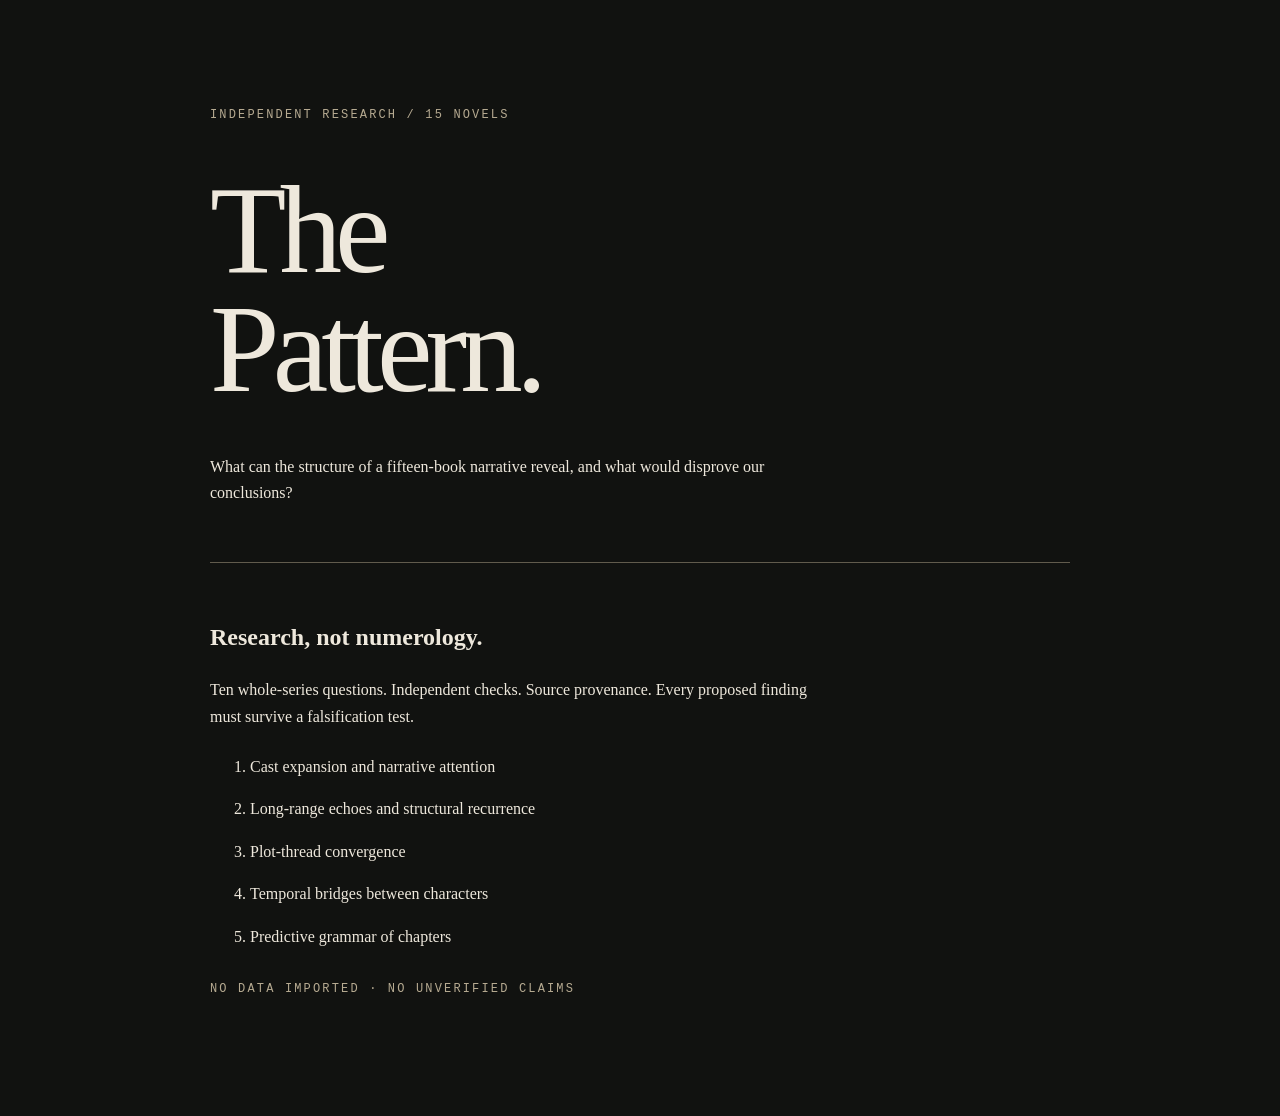
==== explorer/index.html @ e58303a7 "Add research scaffold, evidence contract, CI, and 10-question registry" ====
<!doctype html><html lang="en"><meta charset="utf-8"><meta name="viewport" content="width=device-width,initial-scale=1"><title>The Pattern Lab</title><style>body{margin:0;background:#111210;color:#eee8dc;font:16px/1.65 Georgia,serif}main{max-width:860px;padding:clamp(24px,8vw,100px);margin:auto}small{font:12px monospace;color:#b6aa91;letter-spacing:.18em}h1{font-size:clamp(55px,12vw,125px);font-weight:400;line-height:.95;letter-spacing:-.055em;margin:45px 0}p{max-width:610px}hr{border:0;border-top:1px solid #615b4d;margin:55px 0}a{color:#d6bd85}li{padding:8px 0}</style><main><small>INDEPENDENT RESEARCH / 15 NOVELS</small><h1>The<br>Pattern.</h1><p>What can the structure of a fifteen-book narrative reveal, and what would disprove our conclusions?</p><hr><h2>Research, not numerology.</h2><p>Ten whole-series questions. Independent checks. Source provenance. Every proposed finding must survive a falsification test.</p><ol><li>Cast expansion and narrative attention</li><li>Long-range echoes and structural recurrence</li><li>Plot-thread convergence</li><li>Temporal bridges between characters</li><li>Predictive grammar of chapters</li></ol><p><small>NO DATA IMPORTED · NO UNVERIFIED CLAIMS</small></p></main></html>
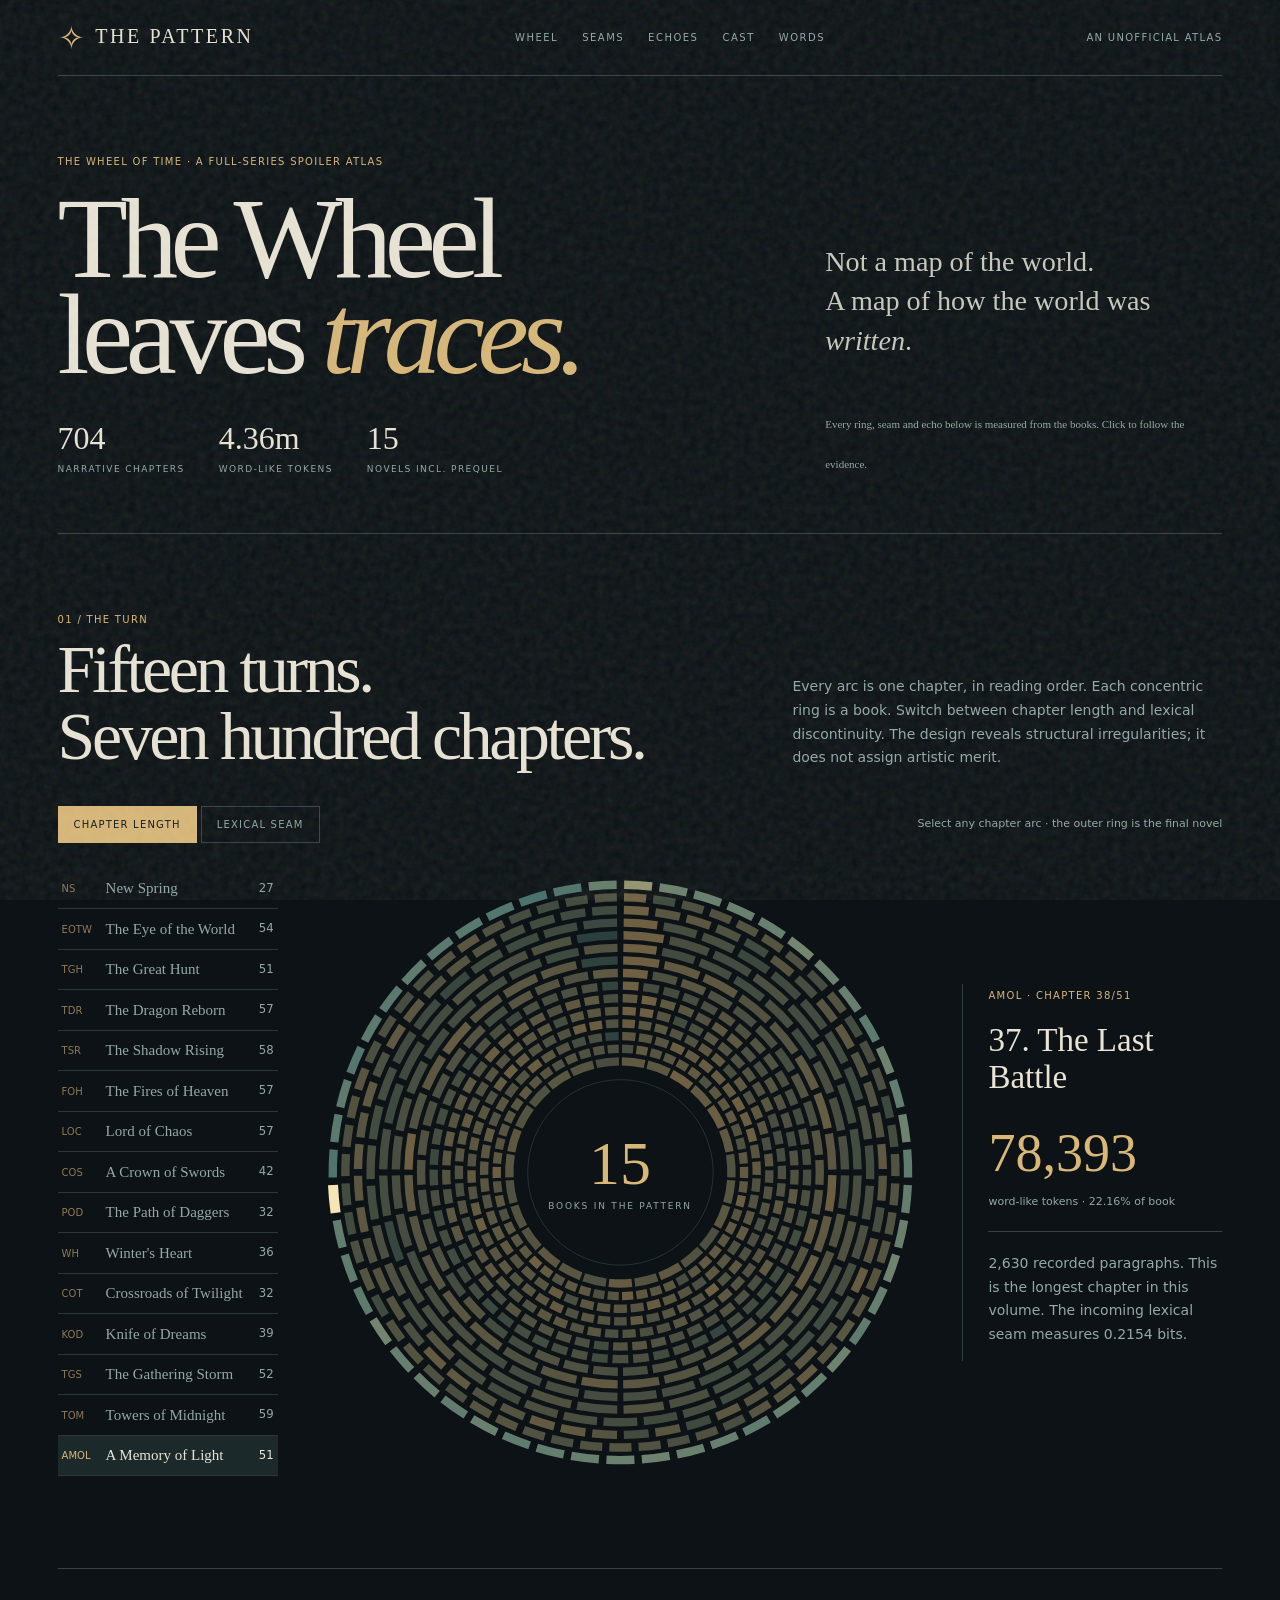
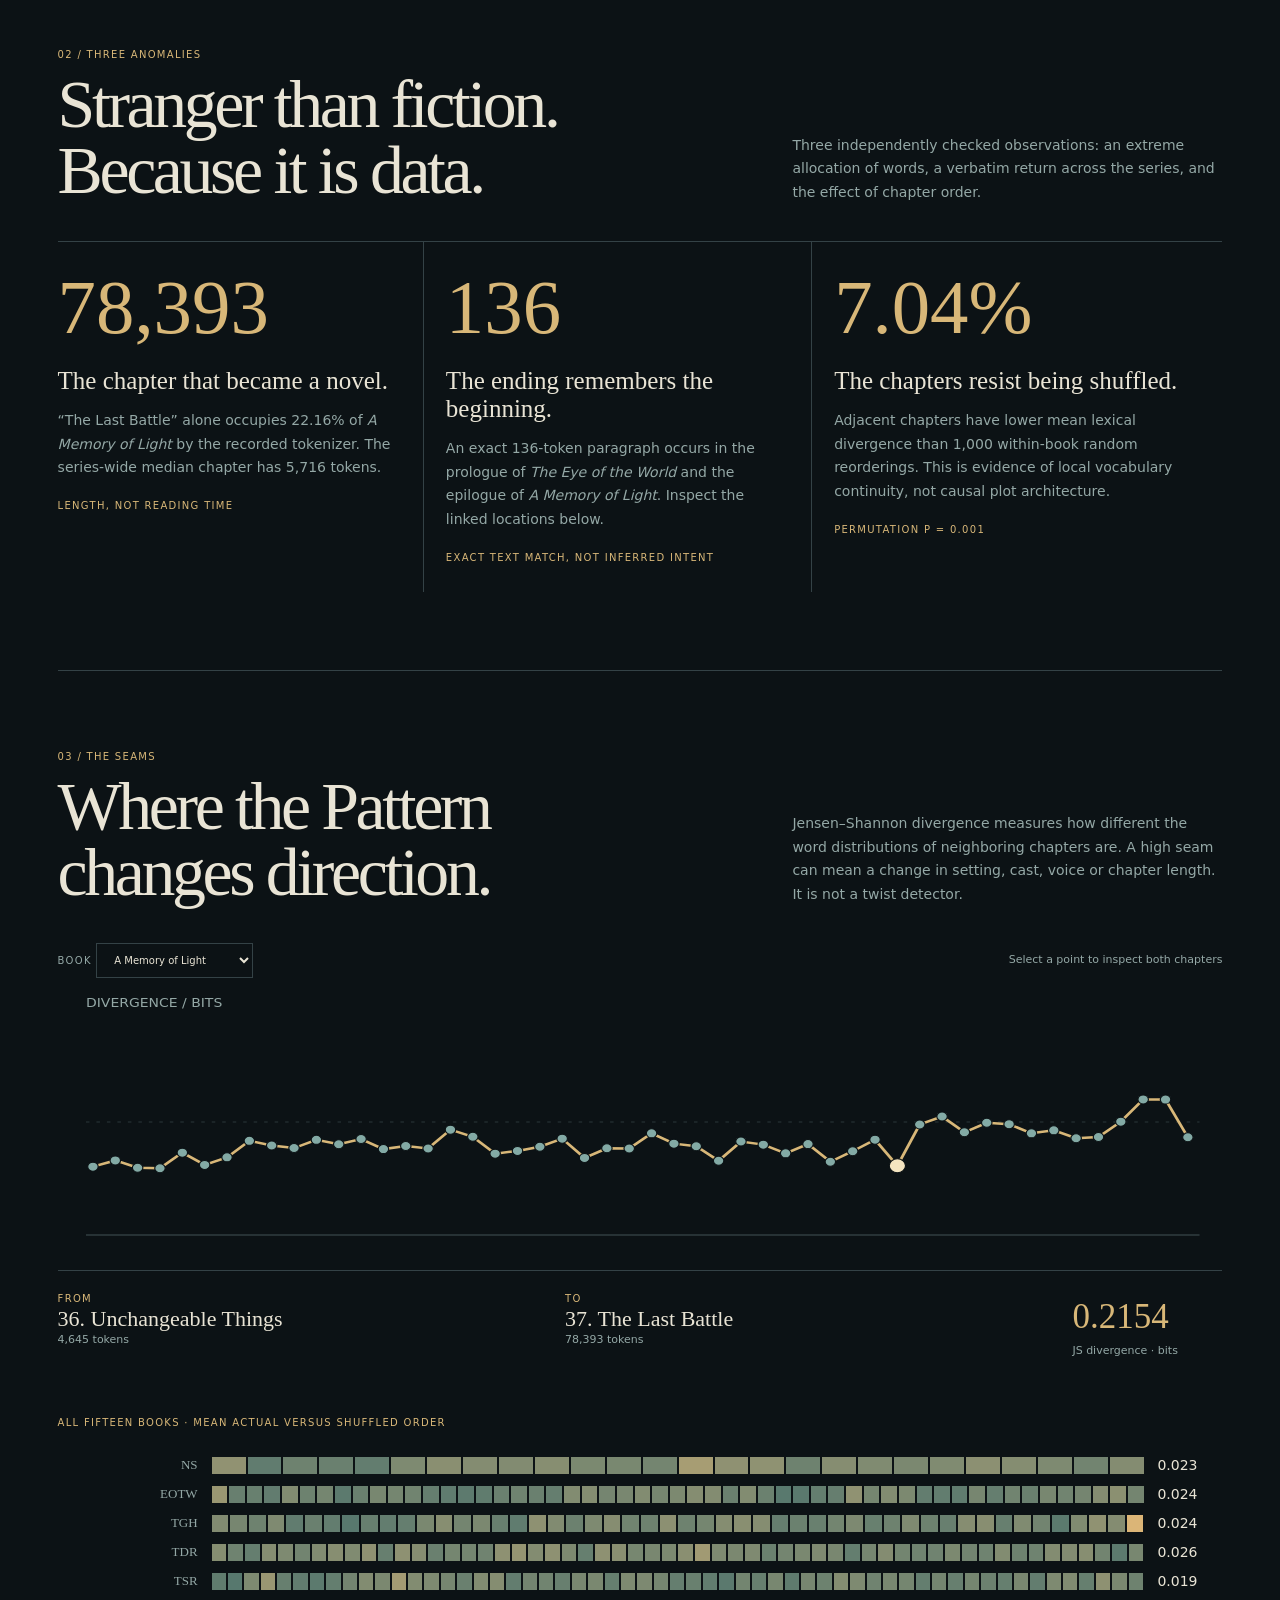
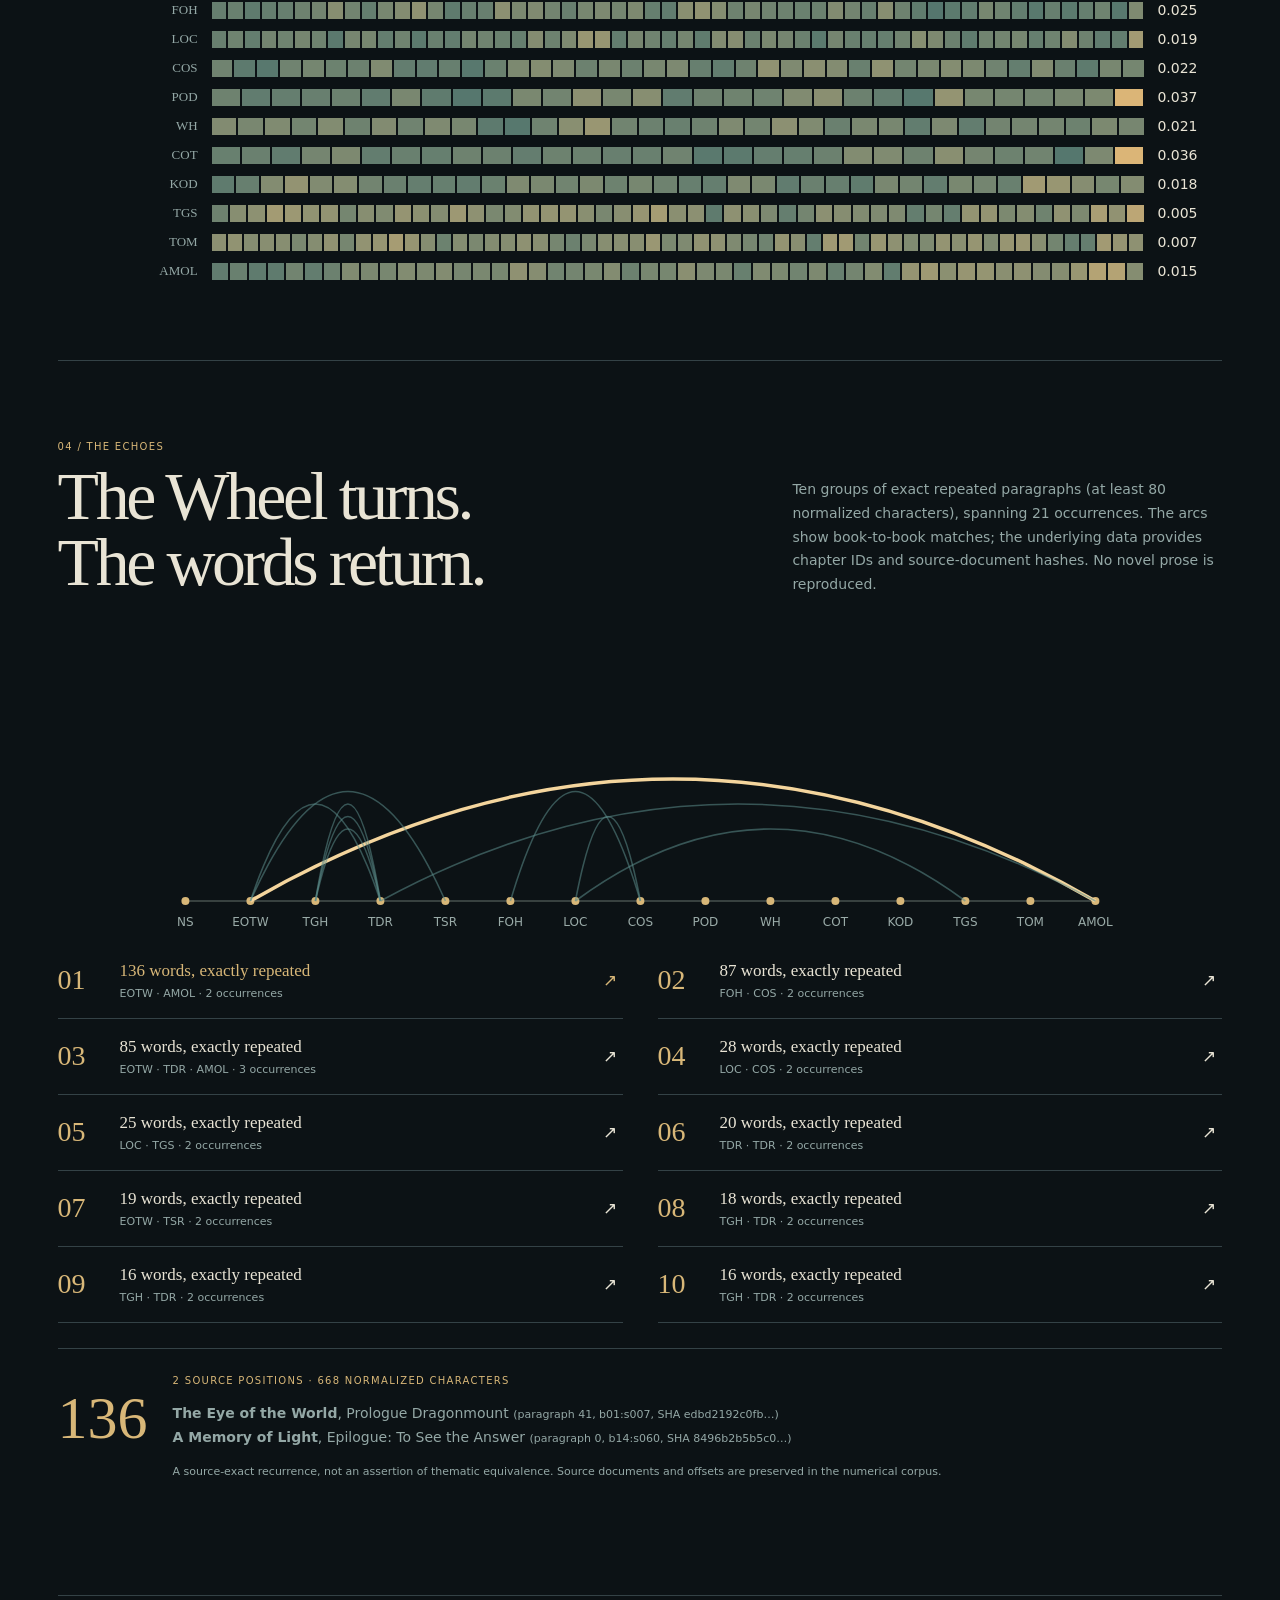
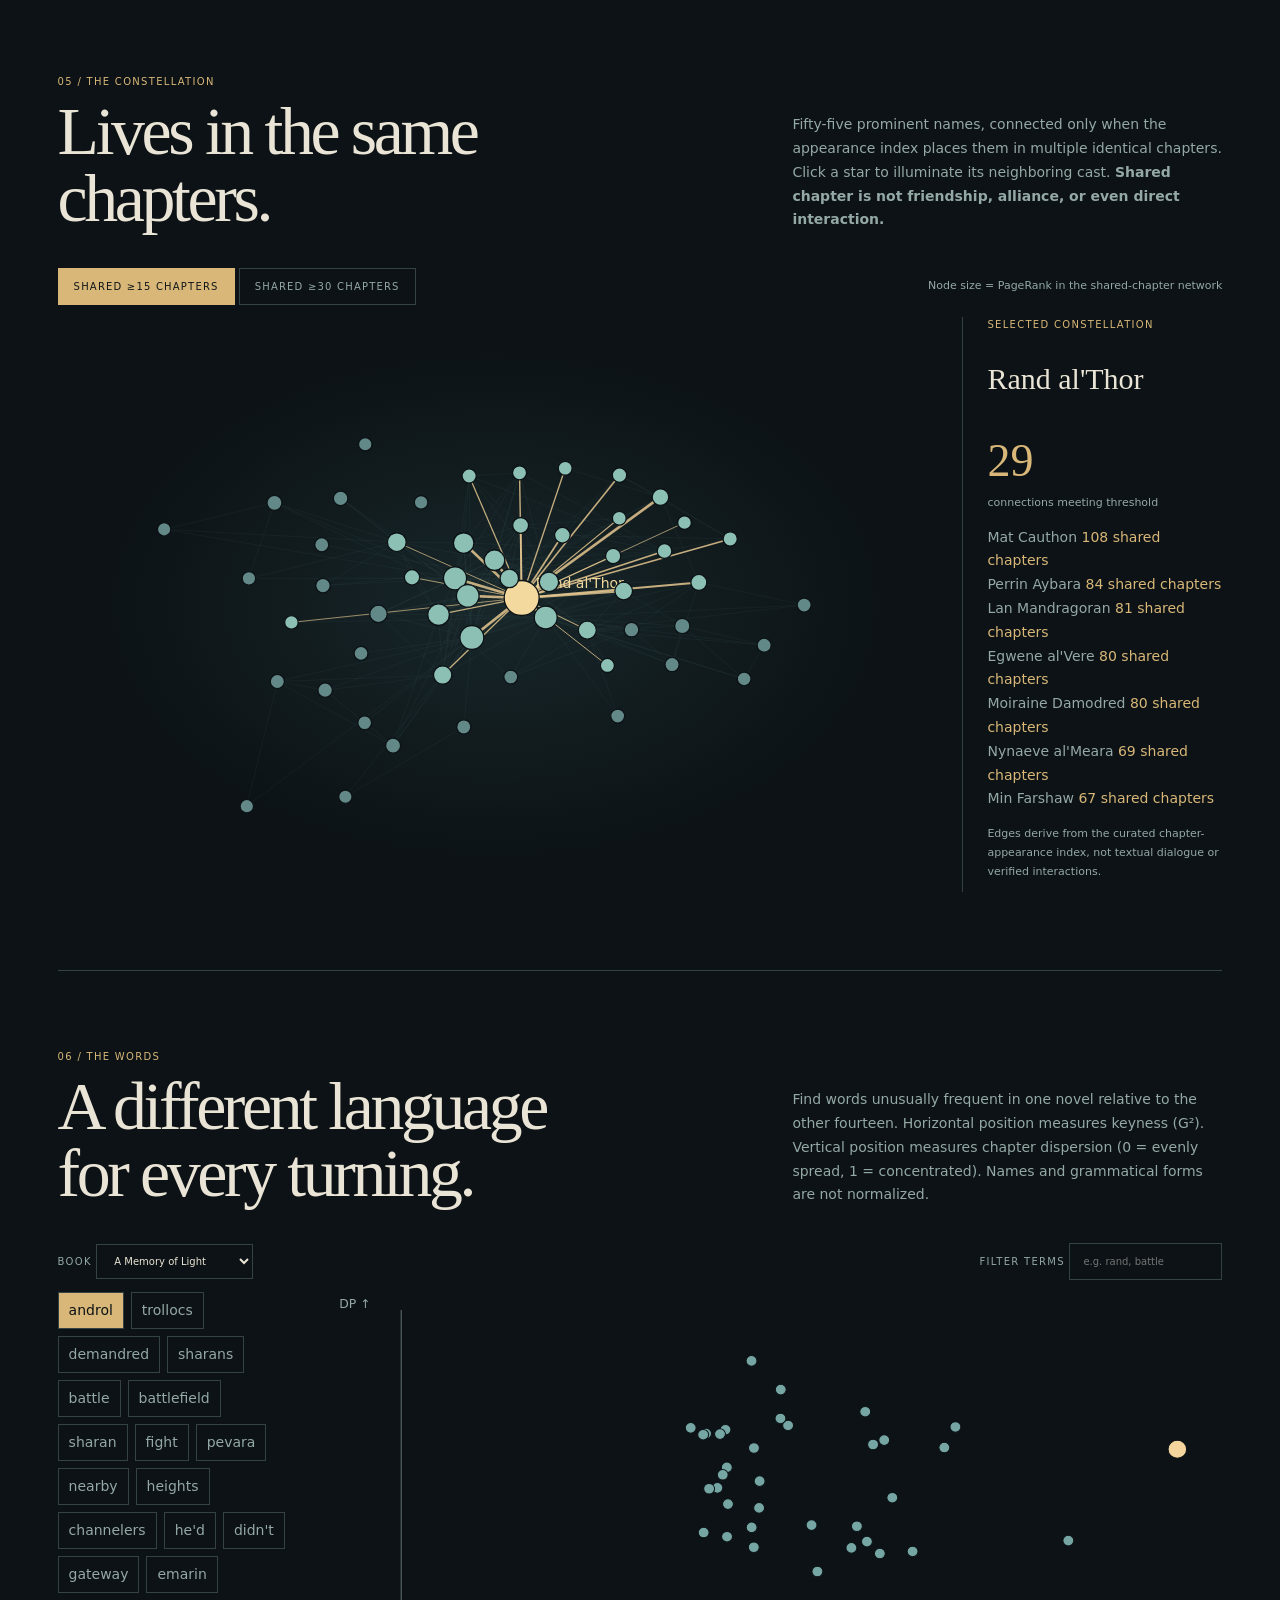
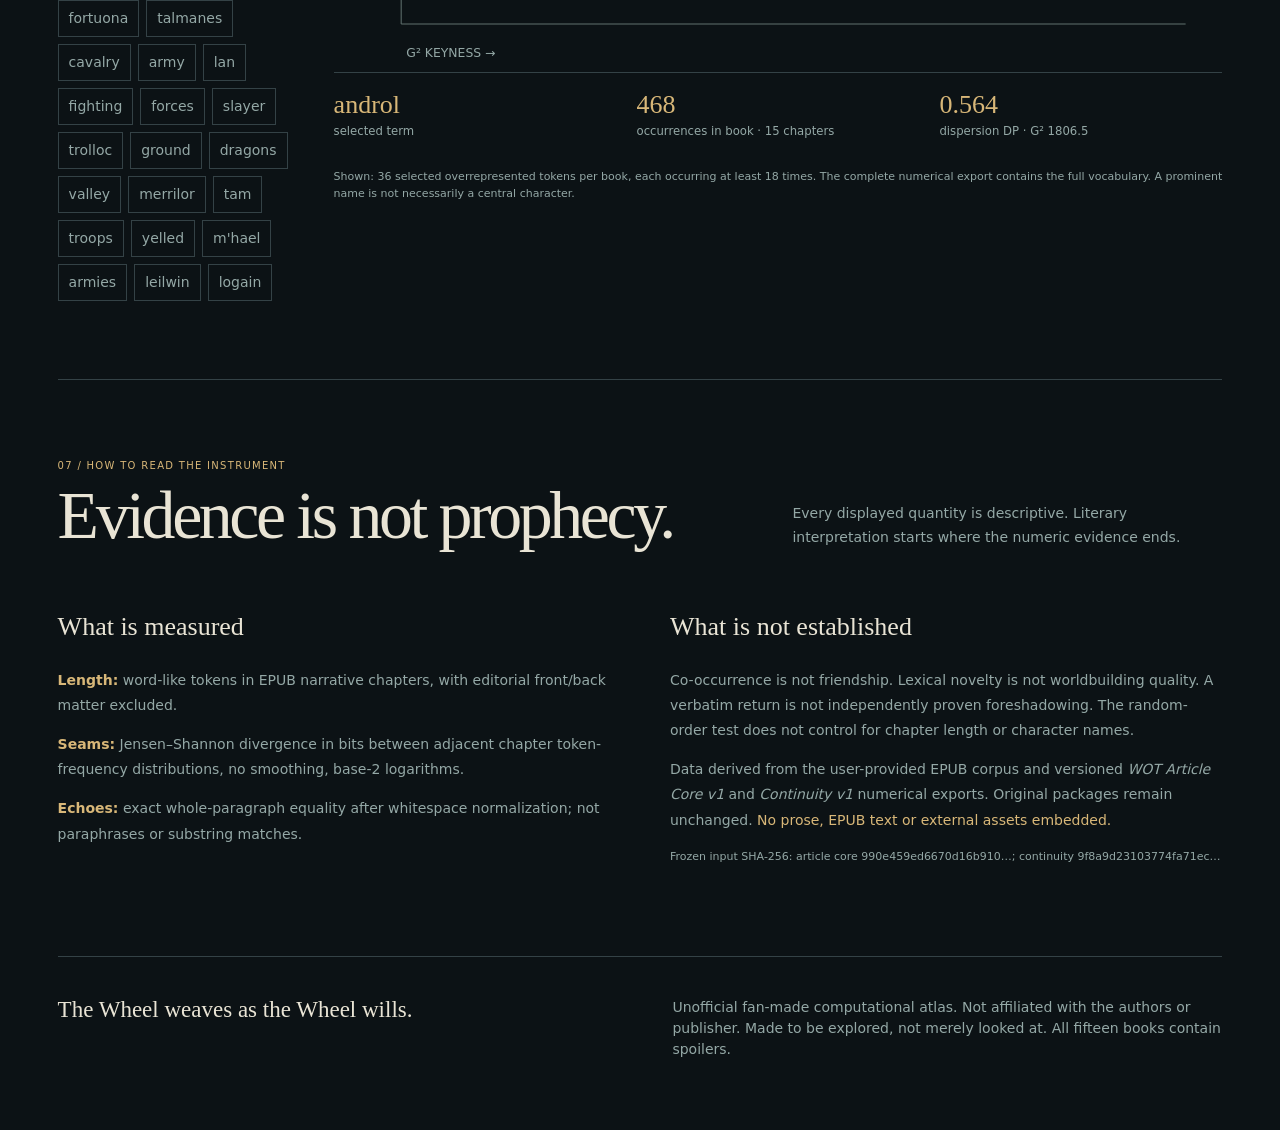
==== commit def5cb13: "Import offline fan-facing Pattern explorer with provenance notes" ====
--- a/explorer/index.html
+++ b/explorer/index.html
@@ -1 +1,50 @@
-<!doctype html><html lang="en"><meta charset="utf-8"><meta name="viewport" content="width=device-width,initial-scale=1"><title>The Pattern Lab</title><style>body{margin:0;background:#111210;color:#eee8dc;font:16px/1.65 Georgia,serif}main{max-width:860px;padding:clamp(24px,8vw,100px);margin:auto}small{font:12px monospace;color:#b6aa91;letter-spacing:.18em}h1{font-size:clamp(55px,12vw,125px);font-weight:400;line-height:.95;letter-spacing:-.055em;margin:45px 0}p{max-width:610px}hr{border:0;border-top:1px solid #615b4d;margin:55px 0}a{color:#d6bd85}li{padding:8px 0}</style><main><small>INDEPENDENT RESEARCH / 15 NOVELS</small><h1>The<br>Pattern.</h1><p>What can the structure of a fifteen-book narrative reveal, and what would disprove our conclusions?</p><hr><h2>Research, not numerology.</h2><p>Ten whole-series questions. Independent checks. Source provenance. Every proposed finding must survive a falsification test.</p><ol><li>Cast expansion and narrative attention</li><li>Long-range echoes and structural recurrence</li><li>Plot-thread convergence</li><li>Temporal bridges between characters</li><li>Predictive grammar of chapters</li></ol><p><small>NO DATA IMPORTED · NO UNVERIFIED CLAIMS</small></p></main></html>
+<!doctype html><html lang="en"><head><meta charset="utf-8"><meta name="viewport" content="width=device-width,initial-scale=1"><meta name="theme-color" content="#0c1215"><title>The Pattern | An atlas of the Wheel of Time</title><style>:root{--bg:#0c1215;--fg:#e9e4d5;--muted:#94a8a6;--gold:#d8b778;--line:#344246;--teal:#7ca7a4;--red:#d37960}*{box-sizing:border-box}html{scroll-behavior:smooth}body{margin:0;background:var(--bg);color:var(--fg);font:14px/1.5 system-ui,-apple-system,sans-serif}body:before{content:"";position:fixed;inset:0;pointer-events:none;opacity:.10;background-image:url("data:image/svg+xml,%3Csvg viewBox='0 0 180 180' xmlns='http://www.w3.org/2000/svg'%3E%3Cfilter id='n'%3E%3CfeTurbulence type='fractalNoise' baseFrequency='.65' numOctaves='3'/%3E%3C/filter%3E%3Crect width='100%25' height='100%25' filter='url(%23n)'/%3E%3C/svg%3E")}a{color:var(--gold)}button,select,input{font:inherit}button{cursor:pointer}button:focus-visible,select:focus-visible,input:focus-visible,a:focus-visible{outline:2px solid var(--gold);outline-offset:3px}.serif,h1,h2,h3,.number{font-family:Georgia,serif;font-weight:400}.wrap{max-width:1490px;margin:auto;padding:0 clamp(20px,4.5vw,75px)}header{height:76px;border-bottom:1px solid var(--line);display:flex;align-items:center;justify-content:space-between;gap:20px}.brand{text-decoration:none;color:var(--fg);font:20px Georgia,serif;letter-spacing:.13em}.brand i{color:var(--gold);font-size:32px;font-style:normal;vertical-align:middle;margin-right:8px}nav{display:flex;gap:24px;flex-wrap:wrap}nav a{font-size:10px;text-transform:uppercase;letter-spacing:.15em;text-decoration:none;color:var(--muted)}nav a:hover{color:var(--gold)}.tiny{font-size:10px;letter-spacing:.13em;text-transform:uppercase;color:var(--muted)}.gold{color:var(--gold)}.hero{padding:78px 0 55px;display:grid;grid-template-columns:1.3fr .7fr;gap:30px;align-items:end}.hero h1{font:400 clamp(60px,9vw,138px)/.83 Georgia,serif;letter-spacing:-.065em;margin:22px 0 0}.hero h1 em{color:var(--gold);font-weight:400}.hero p{font:clamp(20px,2.2vw,30px)/1.4 Georgia,serif;color:#c8c9be;margin:0}.stats{display:flex;gap:34px;margin-top:38px;flex-wrap:wrap}.stats b{font:32px Georgia,serif;display:block}.stats small{font-size:9px;text-transform:uppercase;letter-spacing:.16em;color:var(--muted)}.section{padding:78px 0;border-top:1px solid var(--line)}.section-head{display:grid;grid-template-columns:1fr minmax(260px,430px);gap:25px;align-items:end;margin-bottom:36px}.section h2{font:400 clamp(39px,5.3vw,77px)/.98 Georgia,serif;letter-spacing:-.05em;margin:10px 0 0}.section-head p{color:var(--muted);line-height:1.7;margin:0}.ctrl{background:transparent;color:var(--fg);border:1px solid var(--line);padding:10px 13px}.ctrl:hover{border-color:var(--gold)}.toggle{display:flex;gap:4px}.toggle button{background:none;border:1px solid var(--line);color:var(--muted);padding:10px 15px;text-transform:uppercase;letter-spacing:.12em;font-size:10px}.toggle button.on{background:var(--gold);color:#101718;border-color:var(--gold)}.toolbar{display:flex;align-items:center;justify-content:space-between;gap:15px;flex-wrap:wrap;margin-bottom:12px}.wheel-layout{display:grid;grid-template-columns:220px minmax(0,1fr) 260px;gap:25px;align-items:center}.book-list{display:flex;flex-direction:column;max-height:690px;overflow:auto}.book-item{display:grid;grid-template-columns:39px 1fr 25px;align-items:center;gap:5px;background:none;border:0;border-bottom:1px solid #2a373a;color:var(--muted);text-align:left;padding:11px 4px}.book-item b{color:#8f7957;font-size:10px;font-weight:400}.book-item span{font:15px Georgia,serif}.book-item small{text-align:right}.book-item:hover,.book-item.on{background:#1c292b;color:var(--fg)}.book-item.on b{color:var(--gold)}.wheel-wrap{position:relative;max-width:760px;margin:auto;width:100%}.wheel-wrap svg{width:100%;display:block}.wheel-arc{cursor:pointer;transition:opacity .12s}.wheel-arc:hover{opacity:1!important}.wheel-center{position:absolute;top:50%;left:50%;transform:translate(-50%,-50%);text-align:center;pointer-events:none}.wheel-center b{font:62px Georgia,serif;color:var(--gold);display:block;line-height:1}.wheel-center small{font-size:9px;text-transform:uppercase;letter-spacing:.2em;color:var(--muted)}.detail{border-left:1px solid var(--line);padding-left:25px}.detail h3{font:33px/1.12 Georgia,serif;margin:17px 0}.detail p{color:var(--muted);line-height:1.7}.detail .number{font-size:54px;color:var(--gold)}.detail hr{border:0;border-top:1px solid var(--line);margin:20px 0}.features{display:grid;grid-template-columns:repeat(3,1fr);border-top:1px solid var(--line)}.feature{padding:28px 22px 25px 0;margin-right:22px;border-right:1px solid var(--line)}.feature:last-child{border:0;margin:0}.feature .number{font-size:clamp(48px,6vw,84px);color:var(--gold);line-height:1}.feature h3{font:25px Georgia,serif;margin:20px 0 10px}.feature p{color:var(--muted);line-height:1.7}.plot{width:100%;display:block;height:280px}.seam-detail{border-top:1px solid var(--line);display:grid;grid-template-columns:1fr 1fr 150px;gap:20px;padding:20px 0}.seam-detail strong{font:22px Georgia,serif}.seam-detail .number{font-size:35px;color:var(--gold)}.heat{display:grid;grid-template-columns:140px 1fr 65px;gap:8px 14px;align-items:center;margin-top:25px}.heat .label{text-align:right;font:13px Georgia,serif;color:var(--muted)}.strip{display:flex;gap:2px;height:17px}.strip span{flex:1;min-width:1px;cursor:pointer}.strip span:hover{transform:scaleY(1.5)}.echo-map{width:100%;height:310px;display:block}.echo-list{display:grid;grid-template-columns:1fr 1fr;gap:0 35px}.echo-row{display:grid;grid-template-columns:52px 1fr 20px;gap:10px;align-items:center;text-align:left;background:none;border:0;border-bottom:1px solid var(--line);color:var(--fg);padding:18px 0}.echo-row b{font:28px Georgia,serif;color:var(--gold);font-weight:400}.echo-row span{font:17px Georgia,serif}.echo-row small{display:block;color:var(--muted);font:11px system-ui;margin-top:5px}.echo-row.on,.echo-row:hover{color:var(--gold)}.echo-detail{border-top:1px solid var(--line);margin-top:25px;padding:24px 0;display:flex;gap:25px}.echo-detail .number{font-size:60px;color:var(--gold)}.echo-detail p{line-height:1.7;color:var(--muted)}.lex-layout{display:grid;grid-template-columns:240px 1fr;gap:36px}.words{display:flex;gap:7px;flex-wrap:wrap;align-content:start}.chip{border:1px solid var(--line);background:none;color:var(--muted);padding:7px 10px}.chip.on,.chip:hover{background:var(--gold);color:var(--bg)}.lexplot{width:100%;height:380px;display:block}.lexstats{display:grid;grid-template-columns:repeat(3,1fr);gap:20px;border-top:1px solid var(--line);padding:17px 0}.lexstats b{font:26px Georgia,serif;color:var(--gold);display:block}.lexstats small{color:var(--muted)}.method{display:grid;grid-template-columns:1fr 1fr;gap:60px}.method h3{font:26px Georgia,serif}.method p{color:var(--muted);line-height:1.8}footer{padding:40px 0 70px;display:flex;justify-content:space-between;gap:25px;border-top:1px solid var(--line)}footer strong{font:23px Georgia,serif}footer p{color:var(--muted);max-width:550px;margin:0}.sub{font-size:11px;color:var(--muted)}@media(max-width:1050px){.wheel-layout{grid-template-columns:170px minmax(0,1fr)}.detail{grid-column:1/-1;border:0;border-top:1px solid var(--line);padding:15px 0;display:grid;grid-template-columns:1fr 1fr;gap:15px}.detail hr{display:none}.detail p{grid-column:1/-1}.book-list{max-height:540px}}@media(max-width:700px){header{height:auto;min-height:67px;gap:10px;padding:12px 0}.brand{font-size:14px}.brand i{font-size:21px}nav{gap:9px;justify-content:end}nav a{font-size:9px}.hero{grid-template-columns:1fr;padding:60px 0 42px}.hero h1{font-size:clamp(60px,16vw,105px)}.hero p{font-size:22px}.stats{gap:22px}.section{padding:55px 0}.section-head{grid-template-columns:1fr;gap:16px}.wheel-layout{grid-template-columns:1fr}.wheel-wrap{order:1}.book-list{order:2;max-height:none;flex-direction:row;overflow:auto;gap:5px}.book-item{display:block;border:1px solid var(--line);padding:8px 11px;white-space:nowrap}.book-item span,.book-item small{display:none}.detail{order:3}.detail h3{font-size:24px}.detail .number{font-size:37px}.wheel-center b{font-size:45px}.features{grid-template-columns:1fr}.feature{border:0;border-bottom:1px solid var(--line);margin:0}.seam-detail{grid-template-columns:1fr 1fr}.seam-detail>div:last-child{grid-column:1/-1}.heat{grid-template-columns:54px 1fr 45px;gap:7px}.heat .label{font-size:10px}.echo-map{height:210px}.echo-list{grid-template-columns:1fr}.lex-layout{grid-template-columns:1fr;gap:20px}.lexplot{height:310px}.method{grid-template-columns:1fr;gap:8px}footer{flex-direction:column}.plot{height:210px}}@media(prefers-reduced-motion:reduce){html{scroll-behavior:auto}*{transition:none!important}}
+.cast-layout{display:grid;grid-template-columns:minmax(0,1fr) 260px;gap:30px;align-items:center}.cast-svg{width:100%;height:570px;display:block;background:radial-gradient(ellipse at center,#18272a 0%,transparent 64%)}.cast-svg circle{cursor:pointer}.cast-svg text{pointer-events:none}.cast-info{border-left:1px solid var(--line);padding-left:24px}.cast-info h3{font:30px Georgia,serif}.cast-info p{color:var(--muted);line-height:1.7}.cast-info .number{font-size:46px;color:var(--gold)}@media(max-width:700px){.cast-layout{grid-template-columns:1fr}.cast-svg{height:340px}.cast-info{border-left:0;border-top:1px solid var(--line);padding:15px 0}.cast-info h3{margin:5px 0}}
+</style></head><body><div class="wrap"><header><a class="brand" href="#top"><i aria-hidden="true">✧</i>THE PATTERN</a><nav aria-label="Sections"><a href="#wheel">Wheel</a><a href="#seams">Seams</a><a href="#echoes">Echoes</a><a href="#cast">Cast</a><a href="#lexicon">Words</a></nav><span class="tiny" style="white-space:nowrap">An unofficial atlas</span></header><main id="top"><section class="hero"><div><div class="tiny gold">The Wheel of Time · a full-series spoiler atlas</div><h1>The Wheel<br>leaves <em>traces.</em></h1><div class="stats"><div><b>704</b><small>narrative chapters</small></div><div><b>4.36m</b><small>word-like tokens</small></div><div><b>15</b><small>novels incl. prequel</small></div></div></div><p>Not a map of the world.<br>A map of how the world was <i>written</i>.<br><br><span class="sub">Every ring, seam and echo below is measured from the books. Click to follow the evidence.</span></p></section>
+<section class="section" id="wheel"><div class="section-head"><div><div class="tiny gold">01 / The turn</div><h2>Fifteen turns.<br>Seven hundred chapters.</h2></div><p>Every arc is one chapter, in reading order. Each concentric ring is a book. Switch between chapter length and lexical discontinuity. The design reveals structural irregularities; it does not assign artistic merit.</p></div><div class="toolbar"><div class="toggle" role="group" aria-label="Wheel metric"><button class="on" id="mode-length">Chapter length</button><button id="mode-seam">Lexical seam</button></div><span class="sub">Select any chapter arc · the outer ring is the final novel</span></div><div class="wheel-layout"><div class="book-list" id="book-list" aria-label="Select book"></div><div class="wheel-wrap"><svg id="wheel-svg" viewBox="0 0 760 760" role="img" aria-label="Interactive concentric rings of 704 chapters across 15 novels"></svg><div class="wheel-center"><b>15</b><small>books in the pattern</small></div></div><aside class="detail" id="wheel-detail" aria-live="polite"></aside></div></section>
+<section class="section" id="discoveries"><div class="section-head"><div><div class="tiny gold">02 / Three anomalies</div><h2>Stranger than fiction.<br>Because it is data.</h2></div><p>Three independently checked observations: an extreme allocation of words, a verbatim return across the series, and the effect of chapter order.</p></div><div class="features"><article class="feature"><div class="number">78,393</div><h3>The chapter that became a novel.</h3><p>“The Last Battle” alone occupies 22.16% of <i>A Memory of Light</i> by the recorded tokenizer. The series-wide median chapter has 5,716 tokens.</p><span class="tiny gold">Length, not reading time</span></article><article class="feature"><div class="number">136</div><h3>The ending remembers the beginning.</h3><p>An exact 136-token paragraph occurs in the prologue of <i>The Eye of the World</i> and the epilogue of <i>A Memory of Light</i>. Inspect the linked locations below.</p><span class="tiny gold">Exact text match, not inferred intent</span></article><article class="feature"><div class="number">7.04%</div><h3>The chapters resist being shuffled.</h3><p>Adjacent chapters have lower mean lexical divergence than 1,000 within-book random reorderings. This is evidence of local vocabulary continuity, not causal plot architecture.</p><span class="tiny gold">Permutation p = 0.001</span></article></div></section>
+<section class="section" id="seams"><div class="section-head"><div><div class="tiny gold">03 / The seams</div><h2>Where the Pattern<br>changes direction.</h2></div><p>Jensen–Shannon divergence measures how different the word distributions of neighboring chapters are. A high seam can mean a change in setting, cast, voice or chapter length. It is not a twist detector.</p></div><div class="toolbar"><label class="tiny" for="seam-book">Book <select class="ctrl" id="seam-book"></select></label><span class="sub">Select a point to inspect both chapters</span></div><svg class="plot" id="seam-plot" viewBox="0 0 1000 280" preserveAspectRatio="none" role="img" aria-label="Chapter-to-chapter lexical divergence line chart"></svg><div class="seam-detail" id="seam-detail" aria-live="polite"></div><div class="tiny gold" style="margin:35px 0 13px">All fifteen books · mean actual versus shuffled order</div><div class="heat" id="heat"></div></section>
+<section class="section" id="echoes"><div class="section-head"><div><div class="tiny gold">04 / The echoes</div><h2>The Wheel turns.<br>The words return.</h2></div><p>Ten groups of exact repeated paragraphs (at least 80 normalized characters), spanning 21 occurrences. The arcs show book-to-book matches; the underlying data provides chapter IDs and source-document hashes. No novel prose is reproduced.</p></div><svg class="echo-map" id="echo-map" viewBox="0 0 1000 310" preserveAspectRatio="xMidYMid meet" role="img" aria-label="Connections between novels that share exact repeated paragraphs"></svg><div class="echo-list" id="echo-list"></div><div class="echo-detail" id="echo-detail" aria-live="polite"></div></section>
+<section class="section" id="cast"><div class="section-head"><div><div class="tiny gold">05 / The constellation</div><h2>Lives in the same<br>chapters.</h2></div><p>Fifty-five prominent names, connected only when the appearance index places them in multiple identical chapters. Click a star to illuminate its neighboring cast. <b>Shared chapter is not friendship, alliance, or even direct interaction.</b></p></div><div class="toolbar"><div class="toggle" role="group" aria-label="Connection strength"><button class="on" id="cast-wide">Shared ≥15 chapters</button><button id="cast-strong">Shared ≥30 chapters</button></div><span class="sub">Node size = PageRank in the shared-chapter network</span></div><div class="cast-layout"><svg class="cast-svg" id="cast-svg" viewBox="0 0 1000 570" role="img" aria-label="Interactive cast coappearance network"></svg><aside class="cast-info" id="cast-info" aria-live="polite"></aside></div></section><section class="section" id="lexicon"><div class="section-head"><div><div class="tiny gold">06 / The words</div><h2>A different language<br>for every turning.</h2></div><p>Find words unusually frequent in one novel relative to the other fourteen. Horizontal position measures keyness (G²). Vertical position measures chapter dispersion (0 = evenly spread, 1 = concentrated). Names and grammatical forms are not normalized.</p></div><div class="toolbar"><label class="tiny" for="lex-book">Book <select class="ctrl" id="lex-book"></select></label><label class="tiny" for="lex-search">Filter terms <input class="ctrl" id="lex-search" placeholder="e.g. rand, battle" type="search"></label></div><div class="lex-layout"><div class="words" id="word-list"></div><div><svg class="lexplot" id="lex-plot" viewBox="0 0 860 380" preserveAspectRatio="none" role="img" aria-label="Keyness versus dispersion scatter plot"></svg><div class="lexstats" id="lex-detail" aria-live="polite"></div><p class="sub">Shown: 36 selected overrepresented tokens per book, each occurring at least 18 times. The complete numerical export contains the full vocabulary. A prominent name is not necessarily a central character.</p></div></div></section>
+<section class="section" id="methods"><div class="section-head"><div><div class="tiny gold">07 / How to read the instrument</div><h2>Evidence is not prophecy.</h2></div><p>Every displayed quantity is descriptive. Literary interpretation starts where the numeric evidence ends.</p></div><div class="method"><div><h3>What is measured</h3><p><b class="gold">Length:</b> word-like tokens in EPUB narrative chapters, with editorial front/back matter excluded.</p><p><b class="gold">Seams:</b> Jensen–Shannon divergence in bits between adjacent chapter token-frequency distributions, no smoothing, base-2 logarithms.</p><p><b class="gold">Echoes:</b> exact whole-paragraph equality after whitespace normalization; not paraphrases or substring matches.</p></div><div><h3>What is not established</h3><p>Co-occurrence is not friendship. Lexical novelty is not worldbuilding quality. A verbatim return is not independently proven foreshadowing. The random-order test does not control for chapter length or character names.</p><p>Data derived from the user-provided EPUB corpus and versioned <i>WOT Article Core v1</i> and <i>Continuity v1</i> numerical exports. Original packages remain unchanged. <span class="gold">No prose, EPUB text or external assets embedded.</span></p><p class="sub" id="provenance"></p></div></div></section></main><footer><strong>The Wheel weaves as the Wheel wills.</strong><p>Unofficial fan-made computational atlas. Not affiliated with the authors or publisher. Made to be explored, not merely looked at. All fifteen books contain spoilers.</p></footer></div><script id="atlas-data" type="application/json">{"books":[{"id":0,"title":"New Spring","short":"NS","words":121862,"chapters":27},{"id":1,"title":"The Eye of the World","short":"EOTW","words":300200,"chapters":54},{"id":2,"title":"The Great Hunt","short":"TGH","words":260161,"chapters":51},{"id":3,"title":"The Dragon Reborn","short":"TDR","words":243483,"chapters":57},{"id":4,"title":"The Shadow Rising","short":"TSR","words":385116,"chapters":58},{"id":5,"title":"The Fires of Heaven","short":"FOH","words":345791,"chapters":57},{"id":6,"title":"Lord of Chaos","short":"LOC","words":395047,"chapters":57},{"id":7,"title":"A Crown of Swords","short":"COS","words":287595,"chapters":42},{"id":8,"title":"The Path of Daggers","short":"POD","words":222844,"chapters":32},{"id":9,"title":"Winter's Heart","short":"WH","words":238791,"chapters":36},{"id":10,"title":"Crossroads of Twilight","short":"COT","words":264692,"chapters":32},{"id":11,"title":"Knife of Dreams","short":"KOD","words":314126,"chapters":39},{"id":12,"title":"The Gathering Storm","short":"TGS","words":295476,"chapters":52},{"id":13,"title":"Towers of Midnight","short":"TOM","words":326474,"chapters":59},{"id":14,"title":"A Memory of Light","short":"AMOL","words":353730,"chapters":51}],"chapters":[{"id":"b00:c1","b":0,"i":0,"label":"1 The Hook","n":5676,"p":60},{"id":"b00:c2","b":0,"i":1,"label":"2 A Wish Fulfilled","n":4951,"p":51},{"id":"b00:c3","b":0,"i":2,"label":"3 Practice","n":8710,"p":100},{"id":"b00:c4","b":0,"i":3,"label":"4 Leaving the Tower","n":6073,"p":58},{"id":"b00:c5","b":0,"i":4,"label":"5 The Human Heart","n":7960,"p":121},{"id":"b00:c6","b":0,"i":5,"label":"6 Surprises","n":5466,"p":80},{"id":"b00:c7","b":0,"i":6,"label":"7 The Itch","n":3307,"p":46},{"id":"b00:c8","b":0,"i":7,"label":"8 Shreds of Serenity","n":4264,"p":61},{"id":"b00:c9","b":0,"i":8,"label":"9 It Begins","n":4875,"p":58},{"id":"b00:c10","b":0,"i":9,"label":"10 It Finishes","n":2570,"p":40},{"id":"b00:c11","b":0,"i":10,"label":"11 Just Before Dawn","n":3299,"p":50},{"id":"b00:c12","b":0,"i":11,"label":"12 Entering Home","n":5446,"p":79},{"id":"b00:c13","b":0,"i":12,"label":"13 Business in the City","n":3734,"p":46},{"id":"b00:c14","b":0,"i":13,"label":"14 Changes","n":6547,"p":68},{"id":"b00:c15","b":0,"i":14,"label":"15 Into Canluum","n":2803,"p":37},{"id":"b00:c16","b":0,"i":15,"label":"16 The Deeps","n":4302,"p":53},{"id":"b00:c17","b":0,"i":16,"label":"17 An Arrival","n":5127,"p":64},{"id":"b00:c18","b":0,"i":17,"label":"18 A Narrow Passage","n":3741,"p":42},{"id":"b00:c19","b":0,"i":18,"label":"19 Pond Water","n":3728,"p":49},{"id":"b00:c20","b":0,"i":19,"label":"20 Breakfast in Manala","n":2895,"p":45},{"id":"b00:c21","b":0,"i":20,"label":"21 Some Tricks of the Power","n":4314,"p":58},{"id":"b00:c22","b":0,"i":21,"label":"22 Keeping Custom","n":5117,"p":73},{"id":"b00:c23","b":0,"i":22,"label":"23 The Evening Star","n":3514,"p":51},{"id":"b00:c24","b":0,"i":23,"label":"24 Making Use of Invisibility","n":2902,"p":44},{"id":"b00:c25","b":0,"i":24,"label":"25 An Answer","n":4505,"p":60},{"id":"b00:c26","b":0,"i":25,"label":"26 When to Surrender","n":4001,"p":58},{"id":"b00:cEpilogue","b":0,"i":26,"label":"Epilogue","n":2035,"p":31},{"id":"b01:cPrologue","b":1,"i":0,"label":"Prologue Dragonmount","n":2616,"p":41},{"id":"b01:c1","b":1,"i":1,"label":"1 An Empty Road","n":7162,"p":128},{"id":"b01:c2","b":1,"i":2,"label":"2 Strangers","n":4962,"p":107},{"id":"b01:c3","b":1,"i":3,"label":"3 The Peddler","n":5255,"p":134},{"id":"b01:c4","b":1,"i":4,"label":"4 The Gleeman","n":5962,"p":121},{"id":"b01:c5","b":1,"i":5,"label":"5 Winternight","n":7122,"p":113},{"id":"b01:c6","b":1,"i":6,"label":"6 The Westwood","n":3411,"p":49},{"id":"b01:c7","b":1,"i":7,"label":"7 Out of the Woods","n":5682,"p":99},{"id":"b01:c8","b":1,"i":8,"label":"8 A Place of Safety","n":5933,"p":124},{"id":"b01:c9","b":1,"i":9,"label":"9 Tellings of the Wheel","n":6929,"p":111},{"id":"b01:c10","b":1,"i":10,"label":"10 Leavetaking","n":4048,"p":101},{"id":"b01:c11","b":1,"i":11,"label":"11 The Road to Taren Ferry","n":3568,"p":68},{"id":"b01:c12","b":1,"i":12,"label":"12 Across the Taren","n":5262,"p":94},{"id":"b01:c13","b":1,"i":13,"label":"13 Choices","n":7307,"p":149},{"id":"b01:c14","b":1,"i":14,"label":"14 The Stag and Lion","n":5890,"p":110},{"id":"b01:c15","b":1,"i":15,"label":"15 Strangers and Friends","n":9062,"p":201},{"id":"b01:c16","b":1,"i":16,"label":"16 The Wisdom","n":4247,"p":96},{"id":"b01:c17","b":1,"i":17,"label":"17 Watchers and Hunters","n":6563,"p":148},{"id":"b01:c18","b":1,"i":18,"label":"18 The Caemlyn Road","n":5531,"p":126},{"id":"b01:c19","b":1,"i":19,"label":"19 Shadow’s Waiting","n":7093,"p":164},{"id":"b01:c20","b":1,"i":20,"label":"20 Dust on the Wind","n":7628,"p":152},{"id":"b01:c21","b":1,"i":21,"label":"21 Listen to the Wind","n":5127,"p":83},{"id":"b01:c22","b":1,"i":22,"label":"22 A Path Chosen","n":2184,"p":45},{"id":"b01:c23","b":1,"i":23,"label":"23 Wolfbrother","n":5822,"p":115},{"id":"b01:c24","b":1,"i":24,"label":"24 Flight Down the Arinelle","n":5335,"p":87},{"id":"b01:c25","b":1,"i":25,"label":"25 The Traveling People","n":6142,"p":129},{"id":"b01:c26","b":1,"i":26,"label":"26 Whitebridge","n":8979,"p":175},{"id":"b01:c27","b":1,"i":27,"label":"27 Shelter From the Storm","n":4919,"p":84},{"id":"b01:c28","b":1,"i":28,"label":"28 Footprints in Air","n":3163,"p":59},{"id":"b01:c29","b":1,"i":29,"label":"29 Eyes Without Pity","n":6184,"p":107},{"id":"b01:c30","b":1,"i":30,"label":"30 Children of Shadow","n":6406,"p":122},{"id":"b01:c31","b":1,"i":31,"label":"31 Play for Your Supper","n":4544,"p":68},{"id":"b01:c32","b":1,"i":32,"label":"32 Four Kings in Shadow","n":7977,"p":141},{"id":"b01:c33","b":1,"i":33,"label":"33 The Dark Waits","n":10414,"p":215},{"id":"b01:c34","b":1,"i":34,"label":"34 The Last Village","n":5931,"p":113},{"id":"b01:c35","b":1,"i":35,"label":"35 Caemlyn","n":5353,"p":99},{"id":"b01:c36","b":1,"i":36,"label":"36 Web of the Pattern","n":5725,"p":108},{"id":"b01:c37","b":1,"i":37,"label":"37 The Long Chase","n":3238,"p":57},{"id":"b01:c38","b":1,"i":38,"label":"38 Rescue","n":5934,"p":120},{"id":"b01:c39","b":1,"i":39,"label":"39 Weaving of the Web","n":4472,"p":64},{"id":"b01:c40","b":1,"i":40,"label":"40 The Web Tightens","n":9548,"p":201},{"id":"b01:c41","b":1,"i":41,"label":"41 Old Friends and New Threats","n":5812,"p":128},{"id":"b01:c42","b":1,"i":42,"label":"42 Remembrance of Dreams","n":4720,"p":91},{"id":"b01:c43","b":1,"i":43,"label":"43 Decisions and Apparitions","n":4901,"p":103},{"id":"b01:c44","b":1,"i":44,"label":"44 The Dark Along the Ways","n":5314,"p":88},{"id":"b01:c45","b":1,"i":45,"label":"45 What Follows in Shadow","n":5564,"p":126},{"id":"b01:c46","b":1,"i":46,"label":"46 Fal Dara","n":6749,"p":146},{"id":"b01:c47","b":1,"i":47,"label":"47 More Tales of the Wheel","n":5169,"p":77},{"id":"b01:c48","b":1,"i":48,"label":"48 The Blight","n":4587,"p":85},{"id":"b01:c49","b":1,"i":49,"label":"49 The Dark One Stirs","n":3481,"p":74},{"id":"b01:c50","b":1,"i":50,"label":"50 Meetings at the Eye","n":4544,"p":79},{"id":"b01:c51","b":1,"i":51,"label":"51 Against the Shadow","n":3512,"p":66},{"id":"b01:c52","b":1,"i":52,"label":"52 There Is Neither Beginning Nor End","n":3877,"p":80},{"id":"b01:c53","b":1,"i":53,"label":"53 The Wheel Turns","n":3340,"p":82},{"id":"b02:cPrologue","b":2,"i":0,"label":"Prologue: In the Shadow","n":5313,"p":84},{"id":"b02:c1","b":2,"i":1,"label":"1 The Flame of Tar Valon","n":4201,"p":61},{"id":"b02:c2","b":2,"i":2,"label":"2 The Welcome","n":4551,"p":78},{"id":"b02:c3","b":2,"i":3,"label":"3 Friends and Enemies","n":8431,"p":141},{"id":"b02:c4","b":2,"i":4,"label":"4 Summoned","n":6434,"p":84},{"id":"b02:c5","b":2,"i":5,"label":"5 The Shadow in Shienar","n":7707,"p":138},{"id":"b02:c6","b":2,"i":6,"label":"6 Dark Prophecy","n":7265,"p":175},{"id":"b02:c7","b":2,"i":7,"label":"7 Blood Calls Blood","n":6921,"p":155},{"id":"b02:c8","b":2,"i":8,"label":"8 The Dragon Reborn","n":9569,"p":187},{"id":"b02:c9","b":2,"i":9,"label":"9 Leavetakings","n":8153,"p":163},{"id":"b02:c10","b":2,"i":10,"label":"10 The Hunt Begins","n":8586,"p":181},{"id":"b02:c11","b":2,"i":11,"label":"11 Glimmers of the Pattern","n":4533,"p":74},{"id":"b02:c12","b":2,"i":12,"label":"12 Woven in the Pattern","n":5897,"p":90},{"id":"b02:c13","b":2,"i":13,"label":"13 From Stone to Stone","n":3282,"p":58},{"id":"b02:c14","b":2,"i":14,"label":"14 Wolfbrother","n":3467,"p":69},{"id":"b02:c15","b":2,"i":15,"label":"15 Kinslayer","n":4728,"p":82},{"id":"b02:c16","b":2,"i":16,"label":"16 In the Mirror of Darkness","n":6406,"p":137},{"id":"b02:c17","b":2,"i":17,"label":"17 Choices","n":3109,"p":67},{"id":"b02:c18","b":2,"i":18,"label":"18 To the White Tower","n":4665,"p":92},{"id":"b02:c19","b":2,"i":19,"label":"19 Beneath the Dagger","n":5496,"p":119},{"id":"b02:c20","b":2,"i":20,"label":"20 Saidin","n":2676,"p":69},{"id":"b02:c21","b":2,"i":21,"label":"21 The Nine Rings","n":4394,"p":107},{"id":"b02:c22","b":2,"i":22,"label":"22 Watchers","n":5354,"p":89},{"id":"b02:c23","b":2,"i":23,"label":"23 The Testing","n":7749,"p":183},{"id":"b02:c24","b":2,"i":24,"label":"24 New Friends and Old Enemies","n":4413,"p":110},{"id":"b02:c25","b":2,"i":25,"label":"25 Cairhien","n":4583,"p":87},{"id":"b02:c26","b":2,"i":26,"label":"26 Discord","n":4926,"p":118},{"id":"b02:c27","b":2,"i":27,"label":"27 The Shadow in the Night.","n":5071,"p":121},{"id":"b02:c28","b":2,"i":28,"label":"28 A New Thread in the Pattern.","n":2690,"p":63},{"id":"b02:c29","b":2,"i":29,"label":"29 Seanchan","n":7182,"p":131},{"id":"b02:c30","b":2,"i":30,"label":"30 Daes Dae’mar","n":4507,"p":108},{"id":"b02:c31","b":2,"i":31,"label":"31 On the Scent","n":4816,"p":100},{"id":"b02:c32","b":2,"i":32,"label":"32 Dangerous Words","n":4079,"p":80},{"id":"b02:c33","b":2,"i":33,"label":"33 A Message from the Dark","n":5830,"p":123},{"id":"b02:c34","b":2,"i":34,"label":"34 The Wheel Weaves","n":6037,"p":100},{"id":"b02:c35","b":2,"i":35,"label":"35 Stedding Tsofu","n":4872,"p":88},{"id":"b02:c36","b":2,"i":36,"label":"36 Among the Elders","n":3493,"p":75},{"id":"b02:c37","b":2,"i":37,"label":"37 What Might Be","n":4942,"p":89},{"id":"b02:c38","b":2,"i":38,"label":"38 Practice","n":4833,"p":107},{"id":"b02:c39","b":2,"i":39,"label":"39 Flight from the White Tower","n":5284,"p":98},{"id":"b02:c40","b":2,"i":40,"label":"40 Damane","n":6676,"p":115},{"id":"b02:c41","b":2,"i":41,"label":"41 Disagreements","n":3428,"p":69},{"id":"b02:c42","b":2,"i":42,"label":"42 Falme","n":4658,"p":62},{"id":"b02:c43","b":2,"i":43,"label":"43 A Plan","n":3355,"p":58},{"id":"b02:c44","b":2,"i":44,"label":"44 Five Will Ride Forth","n":3737,"p":79},{"id":"b02:c45","b":2,"i":45,"label":"45 Blademaster","n":8043,"p":181},{"id":"b02:c46","b":2,"i":46,"label":"46 To Come Out of the Shadow","n":5091,"p":109},{"id":"b02:c47","b":2,"i":47,"label":"47 The Grave Is No Bar to My Call","n":4098,"p":94},{"id":"b02:c48","b":2,"i":48,"label":"48 First Claiming","n":1952,"p":32},{"id":"b02:c49","b":2,"i":49,"label":"49 What Was Meant to Be","n":2382,"p":57},{"id":"b02:c50","b":2,"i":50,"label":"50 After","n":296,"p":8},{"id":"b03:cPrologue","b":3,"i":0,"label":"Prologue: Fortress of the Light","n":6751,"p":129},{"id":"b03:c1","b":3,"i":1,"label":"1 Waiting","n":4111,"p":68},{"id":"b03:c2","b":3,"i":2,"label":"2 Saidin","n":4741,"p":108},{"id":"b03:c3","b":3,"i":3,"label":"3 News from the Plain","n":3529,"p":67},{"id":"b03:c4","b":3,"i":4,"label":"4 Shadows Sleeping","n":2978,"p":67},{"id":"b03:c5","b":3,"i":5,"label":"5 Nightmares Walking","n":4872,"p":91},{"id":"b03:c6","b":3,"i":6,"label":"6 The Hunt Begins","n":5398,"p":124},{"id":"b03:c7","b":3,"i":7,"label":"7 The Way Out of the Mountains","n":2123,"p":39},{"id":"b03:c8","b":3,"i":8,"label":"8 Jarra","n":5512,"p":121},{"id":"b03:c9","b":3,"i":9,"label":"9 Wolf Dreams","n":2778,"p":76},{"id":"b03:c10","b":3,"i":10,"label":"10 Secrets","n":5442,"p":97},{"id":"b03:c11","b":3,"i":11,"label":"11 Tar Valon","n":3964,"p":70},{"id":"b03:c12","b":3,"i":12,"label":"12 The Amyrlin Seat","n":2088,"p":41},{"id":"b03:c13","b":3,"i":13,"label":"13 Punishments","n":4486,"p":84},{"id":"b03:c14","b":3,"i":14,"label":"14 The Bite of the Thorns","n":2755,"p":54},{"id":"b03:c15","b":3,"i":15,"label":"15 The Gray Man","n":3175,"p":66},{"id":"b03:c16","b":3,"i":16,"label":"16 Hunters Three","n":3233,"p":76},{"id":"b03:c17","b":3,"i":17,"label":"17 The Red Sister","n":2294,"p":51},{"id":"b03:c18","b":3,"i":18,"label":"18 Healing","n":2341,"p":48},{"id":"b03:c19","b":3,"i":19,"label":"19 Awakening","n":2760,"p":42},{"id":"b03:c20","b":3,"i":20,"label":"20 Visitations","n":4743,"p":95},{"id":"b03:c21","b":3,"i":21,"label":"21 A World of Dreams","n":2778,"p":41},{"id":"b03:c22","b":3,"i":22,"label":"22 The Price of the Ring","n":8342,"p":229},{"id":"b03:c23","b":3,"i":23,"label":"23 Sealed","n":3096,"p":56},{"id":"b03:c24","b":3,"i":24,"label":"24 Scouting and Discoveries","n":5320,"p":105},{"id":"b03:c25","b":3,"i":25,"label":"25 Questions","n":4017,"p":72},{"id":"b03:c26","b":3,"i":26,"label":"26 Behind a Lock","n":2709,"p":61},{"id":"b03:c27","b":3,"i":27,"label":"27 Tel’aran’rhiod","n":5580,"p":115},{"id":"b03:c28","b":3,"i":28,"label":"28 A Way Out","n":2689,"p":62},{"id":"b03:c29","b":3,"i":29,"label":"29 A Trap to Spring","n":3400,"p":59},{"id":"b03:c30","b":3,"i":30,"label":"30 The First Toss","n":4191,"p":76},{"id":"b03:c31","b":3,"i":31,"label":"31 The Woman of Tanchico","n":2683,"p":51},{"id":"b03:c32","b":3,"i":32,"label":"32 The First Ship","n":6063,"p":100},{"id":"b03:c33","b":3,"i":33,"label":"33 Within the Weave","n":4452,"p":69},{"id":"b03:c34","b":3,"i":34,"label":"34 A Different Dance","n":4157,"p":77},{"id":"b03:c35","b":3,"i":35,"label":"35 The Falcon","n":3225,"p":62},{"id":"b03:c36","b":3,"i":36,"label":"36 Daughter of the Night","n":4860,"p":98},{"id":"b03:c37","b":3,"i":37,"label":"37 Fires in Cairhien","n":4026,"p":66},{"id":"b03:c38","b":3,"i":38,"label":"38 Maidens of the Spear","n":3672,"p":81},{"id":"b03:c39","b":3,"i":39,"label":"39 Threads in the Pattern","n":7595,"p":151},{"id":"b03:c40","b":3,"i":40,"label":"40 A Hero in the Night","n":5948,"p":98},{"id":"b03:c41","b":3,"i":41,"label":"41 A Hunter’s Oath","n":3028,"p":46},{"id":"b03:c42","b":3,"i":42,"label":"42 Easing the Badger","n":5637,"p":98},{"id":"b03:c43","b":3,"i":43,"label":"43 Shadowbrothers","n":2878,"p":71},{"id":"b03:c44","b":3,"i":44,"label":"44 Hunted","n":4937,"p":96},{"id":"b03:c45","b":3,"i":45,"label":"45 Caemlyn","n":3989,"p":65},{"id":"b03:c46","b":3,"i":46,"label":"46 A Message Out of the Shadow","n":4161,"p":63},{"id":"b03:c47","b":3,"i":47,"label":"47 To Race the Shadow","n":2954,"p":55},{"id":"b03:c48","b":3,"i":48,"label":"48 Following the Craft","n":6193,"p":100},{"id":"b03:c49","b":3,"i":49,"label":"49 A Storm in Tear","n":7766,"p":132},{"id":"b03:c50","b":3,"i":50,"label":"50 The Hammer","n":6178,"p":105},{"id":"b03:c51","b":3,"i":51,"label":"51 Bait for the Net","n":3499,"p":56},{"id":"b03:c52","b":3,"i":52,"label":"52 In Search of a Remedy","n":2662,"p":52},{"id":"b03:c53","b":3,"i":53,"label":"53 A Flow of the Spirit","n":2981,"p":72},{"id":"b03:c54","b":3,"i":54,"label":"54 Into the Stone","n":7334,"p":129},{"id":"b03:c55","b":3,"i":55,"label":"55 What Is Written in Prophecy","n":7410,"p":136},{"id":"b03:c56","b":3,"i":56,"label":"56 People of the Dragon","n":2999,"p":61},{"id":"b04:c1","b":4,"i":0,"label":"CHAPTER 1 - Seeds of Shadow","n":15764,"p":243},{"id":"b04:c2","b":4,"i":1,"label":"CHAPTER 2 - Whirlpools in the Pattern","n":15079,"p":266},{"id":"b04:c3","b":4,"i":2,"label":"CHAPTER 3 - Reflection","n":7297,"p":144},{"id":"b04:c4","b":4,"i":3,"label":"CHAPTER 4 - Strings","n":2678,"p":51},{"id":"b04:c5","b":4,"i":4,"label":"CHAPTER 5 - Questioners","n":3926,"p":56},{"id":"b04:c6","b":4,"i":5,"label":"CHAPTER 6 - Doorways","n":7492,"p":127},{"id":"b04:c7","b":4,"i":6,"label":"CHAPTER 7 - Playing with Fire","n":6416,"p":102},{"id":"b04:c8","b":4,"i":7,"label":"CHAPTER 8 - Hard Heads","n":5921,"p":114},{"id":"b04:c9","b":4,"i":8,"label":"CHAPTER 9 - Decisions","n":6240,"p":80},{"id":"b04:c10","b":4,"i":9,"label":"CHAPTER 10 - The Stone Stands","n":5464,"p":84},{"id":"b04:c11","b":4,"i":10,"label":"CHAPTER 11 - What Lies Hidden","n":7993,"p":106},{"id":"b04:c12","b":4,"i":11,"label":"CHAPTER 12 - Tanchico or the Tower","n":3463,"p":74},{"id":"b04:c13","b":4,"i":12,"label":"CHAPTER 13 - Rumors","n":3392,"p":58},{"id":"b04:c14","b":4,"i":13,"label":"CHAPTER 14 - Customs of Mayene","n":3348,"p":68},{"id":"b04:c15","b":4,"i":14,"label":"CHAPTER 15 - Into the Doorway","n":4673,"p":91},{"id":"b04:c16","b":4,"i":15,"label":"CHAPTER 16 - Leavetakings","n":5351,"p":122},{"id":"b04:c17","b":4,"i":16,"label":"CHAPTER 17 - Deceptions","n":8696,"p":158},{"id":"b04:c18","b":4,"i":17,"label":"CHAPTER 18 - Into the Ways","n":4349,"p":81},{"id":"b04:c19","b":4,"i":18,"label":"CHAPTER 19 - The Wavedancer","n":5719,"p":89},{"id":"b04:c20","b":4,"i":19,"label":"CHAPTER 20 - Winds Rising","n":6674,"p":109},{"id":"b04:c21","b":4,"i":20,"label":"CHAPTER 21 - Into the Heart","n":5626,"p":88},{"id":"b04:c22","b":4,"i":21,"label":"CHAPTER 22 - Out of the Stone","n":6276,"p":108},{"id":"b04:c23","b":4,"i":22,"label":"CHAPTER 23 - Beyond the Stone","n":9364,"p":204},{"id":"b04:c24","b":4,"i":23,"label":"CHAPTER 24 - Rhuidean","n":5495,"p":107},{"id":"b04:c25","b":4,"i":24,"label":"CHAPTER 25 - The Road to the Spear","n":6755,"p":130},{"id":"b04:c26","b":4,"i":25,"label":"CHAPTER 26 - The Dedicated","n":8357,"p":169},{"id":"b04:c27","b":4,"i":26,"label":"CHAPTER 27 - Within the Ways","n":4779,"p":76},{"id":"b04:c28","b":4,"i":27,"label":"CHAPTER 28 - To the Tower of Ghenjei","n":4279,"p":94},{"id":"b04:c29","b":4,"i":28,"label":"CHAPTER 29 - Homecoming","n":5806,"p":97},{"id":"b04:c30","b":4,"i":29,"label":"CHAPTER 30 - Beyond the Oak","n":4589,"p":72},{"id":"b04:c31","b":4,"i":30,"label":"CHAPTER 31 - Assurances","n":7831,"p":152},{"id":"b04:c32","b":4,"i":31,"label":"CHAPTER 32 - Questions to Be Asked","n":5833,"p":93},{"id":"b04:c33","b":4,"i":32,"label":"CHAPTER 33 - A New Weave in the Pattern","n":8928,"p":164},{"id":"b04:c34","b":4,"i":33,"label":"CHAPTER 34 - He Who Comes with the Dawn","n":7968,"p":150},{"id":"b04:c35","b":4,"i":34,"label":"CHAPTER 35 - Sharp Lessons","n":5259,"p":105},{"id":"b04:c36","b":4,"i":35,"label":"CHAPTER 36 - Misdirections","n":5113,"p":77},{"id":"b04:c37","b":4,"i":36,"label":"CHAPTER 37 - Imre Stand","n":8144,"p":139},{"id":"b04:c38","b":4,"i":37,"label":"CHAPTER 38 - Hidden Faces","n":9461,"p":151},{"id":"b04:c39","b":4,"i":38,"label":"CHAPTER 39 - A Cup of Wine","n":7435,"p":138},{"id":"b04:c40","b":4,"i":39,"label":"CHAPTER 40 - Hunter of Trollocs","n":5323,"p":88},{"id":"b04:c41","b":4,"i":40,"label":"CHAPTER 41 - Among the Tuatha’an","n":3649,"p":70},{"id":"b04:c42","b":4,"i":41,"label":"CHAPTER 42 - A Missing Leaf","n":6112,"p":130},{"id":"b04:c43","b":4,"i":42,"label":"CHAPTER 43 - Care for the Living","n":3698,"p":74},{"id":"b04:c44","b":4,"i":43,"label":"CHAPTER 44 - The Breaking Storm","n":5391,"p":96},{"id":"b04:c45","b":4,"i":44,"label":"CHAPTER 45 - The Tinker’s Sword","n":7577,"p":130},{"id":"b04:c46","b":4,"i":45,"label":"CHAPTER 46 - Veils","n":8179,"p":135},{"id":"b04:c47","b":4,"i":46,"label":"CHAPTER 47 - The Truth of a Viewing","n":10514,"p":181},{"id":"b04:c48","b":4,"i":47,"label":"CHAPTER 48 - An Offer Refused","n":5520,"p":81},{"id":"b04:c49","b":4,"i":48,"label":"CHAPTER 49 - Cold Rocks Hold","n":6021,"p":95},{"id":"b04:c50","b":4,"i":49,"label":"CHAPTER 50 - Traps","n":6850,"p":133},{"id":"b04:c51","b":4,"i":50,"label":"CHAPTER 51 - Revelations in Tanchico","n":6646,"p":129},{"id":"b04:c52","b":4,"i":51,"label":"CHAPTER 52 - Need","n":8599,"p":142},{"id":"b04:c53","b":4,"i":52,"label":"CHAPTER 53 - The Price of a Departure","n":7948,"p":143},{"id":"b04:c54","b":4,"i":53,"label":"CHAPTER 54 - Into the Palace","n":8964,"p":131},{"id":"b04:c55","b":4,"i":54,"label":"CHAPTER 55 - Into the Deep","n":3229,"p":52},{"id":"b04:c56","b":4,"i":55,"label":"CHAPTER 56 - Goldeneyes","n":8761,"p":133},{"id":"b04:c57","b":4,"i":56,"label":"CHAPTER 57 - A Breaking in the Three-fold Land","n":8237,"p":142},{"id":"b04:c58","b":4,"i":57,"label":"CHAPTER 58 - The Traps of Rhuidean","n":6665,"p":98},{"id":"b05:cPrologue","b":5,"i":0,"label":"PROLOGUE: The First Sparks Fall","n":9104,"p":135},{"id":"b05:c1","b":5,"i":1,"label":"1 Fanning the Sparks","n":13936,"p":206},{"id":"b05:c2","b":5,"i":2,"label":"2 Rhuidean","n":9100,"p":128},{"id":"b05:c3","b":5,"i":3,"label":"3 Pale Shadows","n":7107,"p":107},{"id":"b05:c4","b":5,"i":4,"label":"4 Twilight","n":5218,"p":66},{"id":"b05:c5","b":5,"i":5,"label":"5 Among the Wise Ones","n":8226,"p":155},{"id":"b05:c6","b":5,"i":6,"label":"6 Gateways","n":8390,"p":139},{"id":"b05:c7","b":5,"i":7,"label":"7 A Departure","n":4465,"p":58},{"id":"b05:c8","b":5,"i":8,"label":"8 Over the Border","n":3388,"p":56},{"id":"b05:c9","b":5,"i":9,"label":"9 A Signal","n":6131,"p":103},{"id":"b05:c10","b":5,"i":10,"label":"10 Figs and Mice","n":5449,"p":97},{"id":"b05:c11","b":5,"i":11,"label":"11 The Nine Horse Hitch","n":4559,"p":61},{"id":"b05:c12","b":5,"i":12,"label":"12 An Old Pipe","n":2620,"p":35},{"id":"b05:c13","b":5,"i":13,"label":"13 A Small Room in Sienda","n":5284,"p":79},{"id":"b05:c14","b":5,"i":14,"label":"14 Meetings","n":5009,"p":81},{"id":"b05:c15","b":5,"i":15,"label":"15 What Can Be Learned in Dreams","n":7872,"p":129},{"id":"b05:c16","b":5,"i":16,"label":"16 An Unexpected Offer","n":5980,"p":103},{"id":"b05:c17","b":5,"i":17,"label":"17 Heading West","n":4583,"p":73},{"id":"b05:c18","b":5,"i":18,"label":"18 A Hound of Darkness","n":3709,"p":50},{"id":"b05:c19","b":5,"i":19,"label":"19 Memories","n":9131,"p":136},{"id":"b05:c20","b":5,"i":20,"label":"20 Jangai Pass","n":3756,"p":56},{"id":"b05:c21","b":5,"i":21,"label":"21 The Gift of a Blade","n":4428,"p":64},{"id":"b05:c22","b":5,"i":22,"label":"22 Birdcalls by Night","n":5095,"p":101},{"id":"b05:c23","b":5,"i":23,"label":"23 “The Fifth, I Give You”","n":3559,"p":50},{"id":"b05:c24","b":5,"i":24,"label":"24 A Message Sent","n":4005,"p":54},{"id":"b05:c25","b":5,"i":25,"label":"25 Dreams of Galad","n":3822,"p":67},{"id":"b05:c26","b":5,"i":26,"label":"26 Sallie Daera","n":5155,"p":66},{"id":"b05:c27","b":5,"i":27,"label":"27 The Practice of Diffidence","n":6503,"p":106},{"id":"b05:c28","b":5,"i":28,"label":"28 Trapped","n":5360,"p":80},{"id":"b05:c29","b":5,"i":29,"label":"29 Memories of Saldaea","n":2265,"p":29},{"id":"b05:c30","b":5,"i":30,"label":"30 A Wager","n":3818,"p":59},{"id":"b05:c31","b":5,"i":31,"label":"31 The Far Snows","n":4564,"p":52},{"id":"b05:c32","b":5,"i":32,"label":"32 A Short Spear","n":5135,"p":82},{"id":"b05:c33","b":5,"i":33,"label":"33 A Question of Crimson","n":4783,"p":57},{"id":"b05:c34","b":5,"i":34,"label":"34 A Silver Arrow","n":6116,"p":95},{"id":"b05:c35","b":5,"i":35,"label":"35 Ripped Away","n":3177,"p":40},{"id":"b05:c36","b":5,"i":36,"label":"36 A New Name","n":6199,"p":94},{"id":"b05:c37","b":5,"i":37,"label":"37 Performances in Samara","n":4245,"p":58},{"id":"b05:c38","b":5,"i":38,"label":"38 An Old Acquaintance","n":2792,"p":36},{"id":"b05:c39","b":5,"i":39,"label":"39 Encounters in Samara","n":7284,"p":96},{"id":"b05:c40","b":5,"i":40,"label":"40 The Wheel Weaves","n":7736,"p":116},{"id":"b05:c41","b":5,"i":41,"label":"41 The Craft of Kin Tovere","n":4175,"p":61},{"id":"b05:c42","b":5,"i":42,"label":"42 Before the Arrow","n":6094,"p":84},{"id":"b05:c43","b":5,"i":43,"label":"43 This Place, This Day","n":7097,"p":115},{"id":"b05:c44","b":5,"i":44,"label":"44 The Lesser Sadness","n":8585,"p":131},{"id":"b05:c45","b":5,"i":45,"label":"45 After the Storm","n":6221,"p":99},{"id":"b05:c46","b":5,"i":46,"label":"46 Other Battles, Other Weapons","n":7882,"p":106},{"id":"b05:c47","b":5,"i":47,"label":"47 The Price of a Ship","n":8641,"p":146},{"id":"b05:c48","b":5,"i":48,"label":"48 Leavetakings","n":4989,"p":60},{"id":"b05:c49","b":5,"i":49,"label":"49 To Boannda","n":11647,"p":146},{"id":"b05:c50","b":5,"i":50,"label":"50 To Teach, and Learn","n":9493,"p":150},{"id":"b05:c51","b":5,"i":51,"label":"51 News Comes to Cairhien","n":9580,"p":171},{"id":"b05:c52","b":5,"i":52,"label":"52 Choices","n":7216,"p":118},{"id":"b05:c53","b":5,"i":53,"label":"53 Fading Words","n":4264,"p":89},{"id":"b05:c54","b":5,"i":54,"label":"54 To Caemlyn","n":9182,"p":135},{"id":"b05:c55","b":5,"i":55,"label":"55 The Threads Burn","n":8602,"p":145},{"id":"b05:c56","b":5,"i":56,"label":"56 Glowing Embers","n":3065,"p":39},{"id":"b06:cPrologue","b":6,"i":0,"label":"Prologue: The First Message","n":30055,"p":408},{"id":"b06:c1","b":6,"i":1,"label":"1 Lion on the Hill","n":6491,"p":78},{"id":"b06:c2","b":6,"i":2,"label":"2 A New Arrival","n":5590,"p":82},{"id":"b06:c3","b":6,"i":3,"label":"3 A Woman’s Eyes","n":6592,"p":86},{"id":"b06:c4","b":6,"i":4,"label":"4 A Sense of Humor","n":7705,"p":103},{"id":"b06:c5","b":6,"i":5,"label":"5 A Different Dance","n":12582,"p":155},{"id":"b06:c6","b":6,"i":6,"label":"6 Threads Woven of Shadow","n":9180,"p":112},{"id":"b06:c7","b":6,"i":7,"label":"7 A Matter of Thought","n":11868,"p":166},{"id":"b06:c8","b":6,"i":8,"label":"8 The Storm Gathers","n":9990,"p":127},{"id":"b06:c9","b":6,"i":9,"label":"9 Plans","n":7737,"p":97},{"id":"b06:c10","b":6,"i":10,"label":"10 A Saying in the Borderlands","n":8250,"p":122},{"id":"b06:c11","b":6,"i":11,"label":"11 Lessons and Teachers","n":5728,"p":74},{"id":"b06:c12","b":6,"i":12,"label":"12 Questions and Answers","n":8602,"p":147},{"id":"b06:c13","b":6,"i":13,"label":"13 Under the Dust","n":7829,"p":146},{"id":"b06:c14","b":6,"i":14,"label":"14 Dreams and Nightmares","n":6620,"p":92},{"id":"b06:c15","b":6,"i":15,"label":"15 A Pile of Sand","n":8486,"p":139},{"id":"b06:c16","b":6,"i":16,"label":"16 Tellings of the Wheel","n":5811,"p":95},{"id":"b06:c17","b":6,"i":17,"label":"17 The Wheel of a Life","n":5572,"p":89},{"id":"b06:c18","b":6,"i":18,"label":"18 A Taste of Solitude","n":7882,"p":116},{"id":"b06:c19","b":6,"i":19,"label":"19 Matters of Toh","n":5019,"p":64},{"id":"b06:c20","b":6,"i":20,"label":"20 From the Stedding","n":5043,"p":76},{"id":"b06:c21","b":6,"i":21,"label":"21 To Shadar Logoth","n":5347,"p":122},{"id":"b06:c22","b":6,"i":22,"label":"22 Heading South","n":6193,"p":98},{"id":"b06:c23","b":6,"i":23,"label":"23 To Understand a Message","n":1955,"p":39},{"id":"b06:c24","b":6,"i":24,"label":"24 An Embassy","n":4754,"p":65},{"id":"b06:c25","b":6,"i":25,"label":"25 Like Lightning and Rain","n":7292,"p":114},{"id":"b06:c26","b":6,"i":26,"label":"26 Connecting Lines","n":5070,"p":78},{"id":"b06:c27","b":6,"i":27,"label":"27 Gifts","n":9388,"p":144},{"id":"b06:c28","b":6,"i":28,"label":"28 Letters","n":7531,"p":123},{"id":"b06:c29","b":6,"i":29,"label":"29 Fire and Spirit","n":4999,"p":77},{"id":"b06:c30","b":6,"i":30,"label":"30 To Heal Again","n":8950,"p":185},{"id":"b06:c31","b":6,"i":31,"label":"31 Red Wax","n":5582,"p":83},{"id":"b06:c32","b":6,"i":32,"label":"32 Summoned in Haste","n":5471,"p":65},{"id":"b06:c33","b":6,"i":33,"label":"33 Courage to Strengthen","n":6053,"p":86},{"id":"b06:c34","b":6,"i":34,"label":"34 Journey to Salidar","n":3062,"p":51},{"id":"b06:c35","b":6,"i":35,"label":"35 In the Hall of the Sitters","n":3789,"p":70},{"id":"b06:c36","b":6,"i":36,"label":"36 The Amyrlin Is Raised","n":5520,"p":86},{"id":"b06:c37","b":6,"i":37,"label":"37 When Battle Begins","n":5287,"p":89},{"id":"b06:c38","b":6,"i":38,"label":"38 A Sudden Chill","n":4800,"p":79},{"id":"b06:c39","b":6,"i":39,"label":"39 Possibilities","n":5713,"p":83},{"id":"b06:c40","b":6,"i":40,"label":"40 Unexpected Laughter","n":4808,"p":75},{"id":"b06:c41","b":6,"i":41,"label":"41 A Threat","n":7567,"p":98},{"id":"b06:c42","b":6,"i":42,"label":"42 The Black Tower","n":4879,"p":69},{"id":"b06:c43","b":6,"i":43,"label":"43 The Crown of Roses","n":3105,"p":46},{"id":"b06:c44","b":6,"i":44,"label":"44 The Color of Trust","n":5936,"p":79},{"id":"b06:c45","b":6,"i":45,"label":"45 A Bitter Thought","n":5430,"p":70},{"id":"b06:c46","b":6,"i":46,"label":"46 Beyond the Gate","n":8575,"p":127},{"id":"b06:c47","b":6,"i":47,"label":"47 The Wandering Woman","n":5999,"p":63},{"id":"b06:c48","b":6,"i":48,"label":"48 Leaning on the Knife","n":5087,"p":73},{"id":"b06:c49","b":6,"i":49,"label":"49 The Mirror of Mists","n":9806,"p":161},{"id":"b06:c50","b":6,"i":50,"label":"50 Thorns","n":7132,"p":79},{"id":"b06:c51","b":6,"i":51,"label":"51 The Taking","n":2741,"p":40},{"id":"b06:c52","b":6,"i":52,"label":"52 Weaves of the Power","n":7592,"p":112},{"id":"b06:c53","b":6,"i":53,"label":"53 The Feast of Lights","n":7616,"p":98},{"id":"b06:c54","b":6,"i":54,"label":"54 The Sending","n":8865,"p":108},{"id":"b06:c55","b":6,"i":55,"label":"55 Dumai’s Wells","n":9102,"p":125},{"id":"b06:cEpilogue","b":6,"i":56,"label":"Epilogue: The Answer","n":1419,"p":28},{"id":"b07:cPrologue","b":7,"i":0,"label":"Prologue: Lightnings","n":19468,"p":240},{"id":"b07:c1","b":7,"i":1,"label":"Chapter 1: High Chasaline","n":5983,"p":70},{"id":"b07:c2","b":7,"i":2,"label":"Chapter 2: The Butcher’s Yard","n":9709,"p":139},{"id":"b07:c3","b":7,"i":3,"label":"Chapter 3: Hill of the Golden Dawn","n":6410,"p":88},{"id":"b07:c4","b":7,"i":4,"label":"Chapter 4: Into Cairhien","n":5034,"p":60},{"id":"b07:c5","b":7,"i":5,"label":"Chapter 5: A Broken Crown","n":5034,"p":62},{"id":"b07:c6","b":7,"i":6,"label":"Chapter 6: Old Fear, and New Fear","n":4403,"p":72},{"id":"b07:c7","b":7,"i":7,"label":"Chapter 7: Pitfalls and Tripwires","n":7930,"p":111},{"id":"b07:c8","b":7,"i":8,"label":"Chapter 8: The Figurehead","n":4886,"p":64},{"id":"b07:c9","b":7,"i":9,"label":"Chapter 9: A Pair of Silverpike","n":8176,"p":100},{"id":"b07:c10","b":7,"i":10,"label":"Chapter 10: Unseen Eyes","n":8529,"p":97},{"id":"b07:c11","b":7,"i":11,"label":"Chapter 11: An Oath","n":7968,"p":109},{"id":"b07:c12","b":7,"i":12,"label":"Chapter 12: A Morning of Victory","n":13402,"p":171},{"id":"b07:c13","b":7,"i":13,"label":"Chapter 13: The Bowl of the Winds","n":7648,"p":98},{"id":"b07:c14","b":7,"i":14,"label":"Chapter 14: White Plumes","n":6558,"p":67},{"id":"b07:c15","b":7,"i":15,"label":"Chapter 15: Insects","n":3379,"p":43},{"id":"b07:c16","b":7,"i":16,"label":"Chapter 16: A Touch on the Cheek","n":5638,"p":77},{"id":"b07:c17","b":7,"i":17,"label":"Chapter 17: The Triumph of Logic","n":7130,"p":92},{"id":"b07:c18","b":7,"i":18,"label":"Chapter 18: As the Plow Breaks the Earth","n":6011,"p":88},{"id":"b07:c19","b":7,"i":19,"label":"Chapter 19: Diamonds and Stars","n":5952,"p":70},{"id":"b07:c20","b":7,"i":20,"label":"Chapter 20: Patterns Within Patterns","n":4597,"p":96},{"id":"b07:c21","b":7,"i":21,"label":"Chapter 21: Swovan Night","n":5578,"p":80},{"id":"b07:c22","b":7,"i":22,"label":"Chapter 22: Small Sacrifices","n":6258,"p":104},{"id":"b07:c23","b":7,"i":23,"label":"Chapter 23: Next Door to a Weaver","n":7280,"p":114},{"id":"b07:c24","b":7,"i":24,"label":"Chapter 24: The Kin","n":3488,"p":58},{"id":"b07:c25","b":7,"i":25,"label":"Chapter 25: Mindtrap","n":3717,"p":54},{"id":"b07:c26","b":7,"i":26,"label":"Chapter 26: The Irrevocable Words","n":8489,"p":120},{"id":"b07:c27","b":7,"i":27,"label":"Chapter 27: To Be Alone","n":3712,"p":52},{"id":"b07:c28","b":7,"i":28,"label":"Chapter 28: Bread and Cheese","n":6691,"p":92},{"id":"b07:c29","b":7,"i":29,"label":"Chapter 29: The Festival of Birds","n":4980,"p":72},{"id":"b07:c30","b":7,"i":30,"label":"Chapter 30: The First Cup","n":4407,"p":65},{"id":"b07:c31","b":7,"i":31,"label":"Chapter 31: Mashiara","n":7366,"p":125},{"id":"b07:c32","b":7,"i":32,"label":"Chapter 32: Sealed to the Flame","n":6653,"p":101},{"id":"b07:c33","b":7,"i":33,"label":"Chapter 33: A Bath","n":4832,"p":63},{"id":"b07:c34","b":7,"i":34,"label":"Chapter 34: Ta’veren","n":5653,"p":80},{"id":"b07:c35","b":7,"i":35,"label":"Chapter 35: Into the Woods","n":6579,"p":99},{"id":"b07:c36","b":7,"i":36,"label":"Chapter 36: Blades","n":8115,"p":130},{"id":"b07:c37","b":7,"i":37,"label":"Chapter 37: A Note from the Palace","n":3791,"p":54},{"id":"b07:c38","b":7,"i":38,"label":"Chapter 38: Six Stories","n":9083,"p":117},{"id":"b07:c39","b":7,"i":39,"label":"Chapter 39: Promises to Keep","n":8552,"p":106},{"id":"b07:c40","b":7,"i":40,"label":"Chapter 40: Spears","n":6379,"p":93},{"id":"b07:c41","b":7,"i":41,"label":"41 A Crown of Swords","n":12147,"p":170},{"id":"b08:cPrologue","b":8,"i":0,"label":"Prologue Deceptive Appearances","n":12088,"p":125},{"id":"b08:c1","b":8,"i":1,"label":"1 To Keep the Bargain","n":8461,"p":89},{"id":"b08:c2","b":8,"i":2,"label":"2 Unweaving","n":7312,"p":82},{"id":"b08:c3","b":8,"i":3,"label":"3 A Pleasant Ride","n":5030,"p":48},{"id":"b08:c4","b":8,"i":4,"label":"4 A Quiet Place","n":5478,"p":52},{"id":"b08:c5","b":8,"i":5,"label":"5 The Breaking Storm","n":7757,"p":91},{"id":"b08:c6","b":8,"i":6,"label":"6 Threads","n":9687,"p":109},{"id":"b08:c7","b":8,"i":7,"label":"7 A Goatpen","n":6471,"p":82},{"id":"b08:c8","b":8,"i":8,"label":"8 A Simple Country Woman","n":10579,"p":118},{"id":"b08:c9","b":8,"i":9,"label":"9 Tangles","n":7784,"p":102},{"id":"b08:c10","b":8,"i":10,"label":"10 Changes","n":9069,"p":121},{"id":"b08:c11","b":8,"i":11,"label":"11 Questions and an Oath","n":6699,"p":93},{"id":"b08:c12","b":8,"i":12,"label":"12 New Alliances","n":8302,"p":101},{"id":"b08:c13","b":8,"i":13,"label":"13 Floating Like Snow","n":4532,"p":50},{"id":"b08:c14","b":8,"i":14,"label":"14 Message from the M’Hael","n":5470,"p":71},{"id":"b08:c15","b":8,"i":15,"label":"15 Stronger Than Written Law","n":6755,"p":79},{"id":"b08:c16","b":8,"i":16,"label":"16 Unexpected Absences","n":8178,"p":107},{"id":"b08:c17","b":8,"i":17,"label":"17 Out on the Ice","n":5848,"p":64},{"id":"b08:c18","b":8,"i":18,"label":"18 A Peculiar Calling","n":3991,"p":54},{"id":"b08:c19","b":8,"i":19,"label":"19 The Law","n":6783,"p":101},{"id":"b08:c20","b":8,"i":20,"label":"20 Into Andor","n":6199,"p":68},{"id":"b08:c21","b":8,"i":21,"label":"21 Answering the Summons","n":5857,"p":65},{"id":"b08:c22","b":8,"i":22,"label":"22 Gathering Clouds","n":5131,"p":76},{"id":"b08:c23","b":8,"i":23,"label":"23 Fog of War, Storm of Battle","n":8024,"p":124},{"id":"b08:c24","b":8,"i":24,"label":"24 A Time for Iron","n":12289,"p":155},{"id":"b08:c25","b":8,"i":25,"label":"25 An Unwelcome Return","n":4139,"p":49},{"id":"b08:c26","b":8,"i":26,"label":"26 The Extra Bit","n":7221,"p":118},{"id":"b08:c27","b":8,"i":27,"label":"27 The Bargain","n":9156,"p":151},{"id":"b08:c28","b":8,"i":28,"label":"28 Crimsonthorn","n":5510,"p":73},{"id":"b08:c29","b":8,"i":29,"label":"29 A Cup of Sleep","n":6687,"p":116},{"id":"b08:c30","b":8,"i":30,"label":"30 Beginnings","n":6029,"p":78},{"id":"b08:c31","b":8,"i":31,"label":"31 After","n":328,"p":5},{"id":"b09:cPrologue","b":9,"i":0,"label":"Prologue: Snow","n":27161,"p":367},{"id":"b09:c1","b":9,"i":1,"label":"1 Leaving the Prophet","n":4063,"p":46},{"id":"b09:c2","b":9,"i":2,"label":"2 Taken","n":5323,"p":69},{"id":"b09:c3","b":9,"i":3,"label":"3 Customs","n":4693,"p":43},{"id":"b09:c4","b":9,"i":4,"label":"4 Offers","n":6829,"p":88},{"id":"b09:c5","b":9,"i":5,"label":"5 Flags","n":4042,"p":52},{"id":"b09:c6","b":9,"i":6,"label":"6 The Scent of Madness","n":6850,"p":91},{"id":"b09:c7","b":9,"i":7,"label":"7 The Streets of Caemlyn","n":6384,"p":59},{"id":"b09:c8","b":9,"i":8,"label":"8 Sea Folk and Kin","n":7312,"p":76},{"id":"b09:c9","b":9,"i":9,"label":"9 A Cup of Tea","n":4763,"p":56},{"id":"b09:c10","b":9,"i":10,"label":"10 A Plan Succeeds","n":10302,"p":145},{"id":"b09:c11","b":9,"i":11,"label":"11 Ideas of Importance","n":10245,"p":135},{"id":"b09:c12","b":9,"i":12,"label":"12 A Lily in Winter","n":8777,"p":131},{"id":"b09:c13","b":9,"i":13,"label":"13 Wonderful News","n":6829,"p":89},{"id":"b09:c14","b":9,"i":14,"label":"14 What a Veil Hides","n":3630,"p":37},{"id":"b09:c15","b":9,"i":15,"label":"15 In Need of a Bellfounder","n":4409,"p":49},{"id":"b09:c16","b":9,"i":16,"label":"16 An Unexpected Encounter","n":5995,"p":52},{"id":"b09:c17","b":9,"i":17,"label":"17 Pink Ribbons","n":6312,"p":93},{"id":"b09:c18","b":9,"i":18,"label":"18 An Offer","n":5967,"p":51},{"id":"b09:c19","b":9,"i":19,"label":"19 Three Women","n":6075,"p":80},{"id":"b09:c20","b":9,"i":20,"label":"20 Questions of Treason","n":4950,"p":47},{"id":"b09:c21","b":9,"i":21,"label":"21 A Matter of Property","n":4622,"p":52},{"id":"b09:c22","b":9,"i":22,"label":"22 Out of Thin Air","n":6697,"p":83},{"id":"b09:c23","b":9,"i":23,"label":"23 To Lose the Sun","n":6617,"p":66},{"id":"b09:c24","b":9,"i":24,"label":"24 Among the Counsels","n":4733,"p":54},{"id":"b09:c25","b":9,"i":25,"label":"25 Bonds","n":5734,"p":74},{"id":"b09:c26","b":9,"i":26,"label":"26 Expectation","n":6313,"p":75},{"id":"b09:c27","b":9,"i":27,"label":"27 To Surprise Queens and Kings","n":7222,"p":104},{"id":"b09:c28","b":9,"i":28,"label":"28 News in a Cloth Sack","n":6734,"p":78},{"id":"b09:c29","b":9,"i":29,"label":"29 Another Plan","n":6135,"p":90},{"id":"b09:c30","b":9,"i":30,"label":"30 Cold, Fat Raindrops","n":3725,"p":42},{"id":"b09:c31","b":9,"i":31,"label":"31 What the Aelfinn Said","n":5104,"p":71},{"id":"b09:c32","b":9,"i":32,"label":"32 A Portion of Wisdom","n":5310,"p":68},{"id":"b09:c33","b":9,"i":33,"label":"33 Blue Carp Street","n":4770,"p":70},{"id":"b09:c34","b":9,"i":34,"label":"34 The Hummingbird’s Secret","n":3494,"p":49},{"id":"b09:c35","b":9,"i":35,"label":"35 With the Choedan Kal","n":10670,"p":140},{"id":"b10:cPrologue","b":10,"i":0,"label":"Prologue: Glimmers of the Pattern","n":32627,"p":348},{"id":"b10:c1","b":10,"i":1,"label":"1 Time to Be Gone","n":7867,"p":69},{"id":"b10:c2","b":10,"i":2,"label":"2 Two Captains","n":5998,"p":64},{"id":"b10:c3","b":10,"i":3,"label":"3 A Fan of Colors","n":9838,"p":127},{"id":"b10:c4","b":10,"i":4,"label":"4 The Tale of a Doll","n":5726,"p":61},{"id":"b10:c5","b":10,"i":5,"label":"5 The Forging of a Hammer","n":8851,"p":81},{"id":"b10:c6","b":10,"i":6,"label":"6 The Scent of a Dream","n":5629,"p":52},{"id":"b10:c7","b":10,"i":7,"label":"7 Blacksmith’s Puzzle","n":5959,"p":54},{"id":"b10:c8","b":10,"i":8,"label":"8 Whirlpools of Color","n":7693,"p":76},{"id":"b10:c9","b":10,"i":9,"label":"9 Traps","n":11639,"p":124},{"id":"b10:c10","b":10,"i":10,"label":"10 A Blazing Beacon","n":7022,"p":56},{"id":"b10:c11","b":10,"i":11,"label":"11 Talk of Debts","n":6881,"p":62},{"id":"b10:c12","b":10,"i":12,"label":"12 A Bargain","n":6646,"p":56},{"id":"b10:c13","b":10,"i":13,"label":"13 High Seats","n":6785,"p":77},{"id":"b10:c14","b":10,"i":14,"label":"14 What Wise Ones Know","n":8862,"p":118},{"id":"b10:c15","b":10,"i":15,"label":"15 Gathering Darkness","n":12931,"p":121},{"id":"b10:c16","b":10,"i":16,"label":"16 The Subject of Negotiations","n":7361,"p":65},{"id":"b10:c17","b":10,"i":17,"label":"17 Secrets","n":10613,"p":88},{"id":"b10:c18","b":10,"i":18,"label":"18 A Chat with Siuan","n":7449,"p":68},{"id":"b10:c19","b":10,"i":19,"label":"19 Surprises","n":9804,"p":99},{"id":"b10:c20","b":10,"i":20,"label":"20 In the Night","n":8030,"p":85},{"id":"b10:c21","b":10,"i":21,"label":"21 A Mark","n":8134,"p":75},{"id":"b10:c22","b":10,"i":22,"label":"22 One Answer","n":2394,"p":32},{"id":"b10:c23","b":10,"i":23,"label":"23 Ornaments","n":6553,"p":72},{"id":"b10:c24","b":10,"i":24,"label":"24 A Strengthening Storm","n":6804,"p":74},{"id":"b10:c25","b":10,"i":25,"label":"25 When to Wear Jewels","n":4364,"p":41},{"id":"b10:c26","b":10,"i":26,"label":"26 In So Habor","n":5466,"p":68},{"id":"b10:c27","b":10,"i":27,"label":"27 What Must Be Done","n":6562,"p":105},{"id":"b10:c28","b":10,"i":28,"label":"28 A Cluster of Rosebuds","n":10360,"p":131},{"id":"b10:c29","b":10,"i":29,"label":"29 Something Flickers","n":8632,"p":106},{"id":"b10:c30","b":10,"i":30,"label":"30 What the Oath Rod Can Do","n":10885,"p":156},{"id":"b10:cEpilogue","b":10,"i":31,"label":"Epilogue: An Answer","n":327,"p":12},{"id":"b11:cPrologue","b":11,"i":0,"label":"Prologue: Embers Falling on Dry Grass","n":36637,"p":494},{"id":"b11:c1","b":11,"i":1,"label":"1 When Last Sounds","n":7785,"p":83},{"id":"b11:c2","b":11,"i":2,"label":"2 The Dark One’s Touch","n":9133,"p":115},{"id":"b11:c3","b":11,"i":3,"label":"3 At the Gardens","n":3424,"p":48},{"id":"b11:c4","b":11,"i":4,"label":"4 A Deal","n":5702,"p":83},{"id":"b11:c5","b":11,"i":5,"label":"5 Something . . . Strange","n":6857,"p":83},{"id":"b11:c6","b":11,"i":6,"label":"6 A Stave and a Razor","n":6706,"p":68},{"id":"b11:c7","b":11,"i":7,"label":"7 A Cold Medallion","n":4959,"p":64},{"id":"b11:c8","b":11,"i":8,"label":"8 Dragons’ Eggs","n":10979,"p":104},{"id":"b11:c9","b":11,"i":9,"label":"9 A Short Path","n":6054,"p":79},{"id":"b11:c10","b":11,"i":10,"label":"10 A Village in Shiota","n":8188,"p":117},{"id":"b11:c11","b":11,"i":11,"label":"11 A Hell in Maderin","n":10577,"p":199},{"id":"b11:c12","b":11,"i":12,"label":"12 A Manufactory","n":8010,"p":114},{"id":"b11:c13","b":11,"i":13,"label":"13 Siege","n":5287,"p":66},{"id":"b11:c14","b":11,"i":14,"label":"14 Wet Things","n":5512,"p":67},{"id":"b11:c15","b":11,"i":15,"label":"15 A Different Skill","n":6253,"p":90},{"id":"b11:c16","b":11,"i":16,"label":"16 The New Follower","n":5914,"p":79},{"id":"b11:c17","b":11,"i":17,"label":"17 A Bronze Bear","n":8240,"p":116},{"id":"b11:c18","b":11,"i":18,"label":"18 News for the Dragon","n":5953,"p":80},{"id":"b11:c19","b":11,"i":19,"label":"19 Vows","n":7126,"p":105},{"id":"b11:c20","b":11,"i":20,"label":"20 The Golden Crane","n":9757,"p":162},{"id":"b11:c21","b":11,"i":21,"label":"21 Within the Stone","n":10537,"p":132},{"id":"b11:c22","b":11,"i":22,"label":"22 To Make an Anchor Weep","n":6118,"p":78},{"id":"b11:c23","b":11,"i":23,"label":"23 Call to a Sitting","n":9285,"p":125},{"id":"b11:c24","b":11,"i":24,"label":"24 Honey in the Tea","n":15099,"p":207},{"id":"b11:c25","b":11,"i":25,"label":"25 Attending Elaida","n":7026,"p":89},{"id":"b11:c26","b":11,"i":26,"label":"26 As If the World Were Fog","n":11956,"p":195},{"id":"b11:c27","b":11,"i":27,"label":"27 A Plain Wooden Box","n":10146,"p":145},{"id":"b11:c28","b":11,"i":28,"label":"28 In Malden","n":6669,"p":105},{"id":"b11:c29","b":11,"i":29,"label":"29 The Last Knot","n":9212,"p":135},{"id":"b11:c30","b":11,"i":30,"label":"30 Outside the Gates","n":6753,"p":112},{"id":"b11:c31","b":11,"i":31,"label":"31 The House on Full Moon Street","n":7286,"p":116},{"id":"b11:c32","b":11,"i":32,"label":"32 To Keep the Bargain","n":6491,"p":81},{"id":"b11:c33","b":11,"i":33,"label":"33 Nine Out of Ten","n":4960,"p":74},{"id":"b11:c34","b":11,"i":34,"label":"34 A Cup of Kaf","n":2815,"p":34},{"id":"b11:c35","b":11,"i":35,"label":"35 The Importance of Dyelin","n":6344,"p":80},{"id":"b11:c36","b":11,"i":36,"label":"36 Under an Oak","n":4901,"p":79},{"id":"b11:c37","b":11,"i":37,"label":"37 Prince of the Ravens","n":5219,"p":71},{"id":"b11:cEpilogue","b":11,"i":38,"label":"Epilogue: Remember the Old Saying","n":4256,"p":67},{"id":"b12:cPrologue","b":12,"i":0,"label":"Prologue: What the Storm Means","n":12987,"p":304},{"id":"b12:c1","b":12,"i":1,"label":"1 Tears from Steel","n":6469,"p":123},{"id":"b12:c2","b":12,"i":2,"label":"2 The Nature of Pain","n":7031,"p":157},{"id":"b12:c3","b":12,"i":3,"label":"3 The Ways of Honor","n":4437,"p":98},{"id":"b12:c4","b":12,"i":4,"label":"4 Nightfall","n":1923,"p":41},{"id":"b12:c5","b":12,"i":5,"label":"5 A Tale of Blood","n":6035,"p":148},{"id":"b12:c6","b":12,"i":6,"label":"6 When Iron Melts","n":3145,"p":83},{"id":"b12:c7","b":12,"i":7,"label":"7 The Plan for Arad Doman","n":6099,"p":153},{"id":"b12:c8","b":12,"i":8,"label":"8 Clean Shirts","n":7611,"p":192},{"id":"b12:c9","b":12,"i":9,"label":"9 Leaving Malden","n":5240,"p":131},{"id":"b12:c10","b":12,"i":10,"label":"10 The Last of the Tabac","n":4500,"p":117},{"id":"b12:c11","b":12,"i":11,"label":"11 The Death of Adrin","n":4492,"p":101},{"id":"b12:c12","b":12,"i":12,"label":"12 Unexpected Encounters","n":8387,"p":221},{"id":"b12:c13","b":12,"i":13,"label":"13 An Offer and a Departure","n":5895,"p":140},{"id":"b12:c14","b":12,"i":14,"label":"14 A Box Opens","n":2574,"p":56},{"id":"b12:c15","b":12,"i":15,"label":"15 A Place to Begin","n":5828,"p":161},{"id":"b12:c16","b":12,"i":16,"label":"16 In the White Tower","n":10552,"p":264},{"id":"b12:c17","b":12,"i":17,"label":"17 Questions of Control","n":3688,"p":86},{"id":"b12:c18","b":12,"i":18,"label":"18 A Message in Haste","n":3310,"p":88},{"id":"b12:c19","b":12,"i":19,"label":"19 Gambits","n":6900,"p":162},{"id":"b12:c20","b":12,"i":20,"label":"20 On a Broken Road","n":5573,"p":159},{"id":"b12:c21","b":12,"i":21,"label":"21 Embers and Ash","n":5383,"p":138},{"id":"b12:c22","b":12,"i":22,"label":"22 The Last That Could Be Done","n":7435,"p":211},{"id":"b12:c23","b":12,"i":23,"label":"23 A Warp in the Air","n":1788,"p":58},{"id":"b12:c24","b":12,"i":24,"label":"24 A New Commitment","n":6319,"p":182},{"id":"b12:c25","b":12,"i":25,"label":"25 In Darkness","n":2288,"p":60},{"id":"b12:c26","b":12,"i":26,"label":"26 A Crack in the Stone","n":5633,"p":160},{"id":"b12:c27","b":12,"i":27,"label":"27 The Tipsy Gelding","n":8422,"p":220},{"id":"b12:c28","b":12,"i":28,"label":"28 Night in Hinderstap","n":8769,"p":250},{"id":"b12:c29","b":12,"i":29,"label":"29 Into Bandar Eban","n":5573,"p":144},{"id":"b12:c30","b":12,"i":30,"label":"30 Old Advice","n":4407,"p":124},{"id":"b12:c31","b":12,"i":31,"label":"31 A Promise to Lews Therin","n":8240,"p":232},{"id":"b12:c32","b":12,"i":32,"label":"32 Rivers of Shadow","n":9474,"p":238},{"id":"b12:c33","b":12,"i":33,"label":"33 A Conversation with the Dragon","n":3701,"p":111},{"id":"b12:c34","b":12,"i":34,"label":"34 Legends","n":5553,"p":151},{"id":"b12:c35","b":12,"i":35,"label":"35 A Halo of Blackness","n":5367,"p":139},{"id":"b12:c36","b":12,"i":36,"label":"36 The Death of Tuon","n":4540,"p":148},{"id":"b12:c37","b":12,"i":37,"label":"37 A Force of Light","n":7645,"p":222},{"id":"b12:c38","b":12,"i":38,"label":"38 News in Tel’aran’rhiod","n":6864,"p":178},{"id":"b12:c39","b":12,"i":39,"label":"39 A Visit from Verin Sedai","n":7979,"p":202},{"id":"b12:c40","b":12,"i":40,"label":"40 The Tower Shakes","n":6053,"p":189},{"id":"b12:c41","b":12,"i":41,"label":"41 A Fount of Power","n":8029,"p":213},{"id":"b12:c42","b":12,"i":42,"label":"42 Before the Stone of Tear","n":3856,"p":101},{"id":"b12:c43","b":12,"i":43,"label":"43 Sealed to the Flame","n":8009,"p":239},{"id":"b12:c44","b":12,"i":44,"label":"44 Scents Unknown","n":6917,"p":197},{"id":"b12:c45","b":12,"i":45,"label":"45 The Tower Stands","n":4587,"p":117},{"id":"b12:c46","b":12,"i":46,"label":"46 To Be Forged Again","n":5687,"p":134},{"id":"b12:c47","b":12,"i":47,"label":"47 The One He Lost","n":5193,"p":162},{"id":"b12:c48","b":12,"i":48,"label":"48 Reading the Commentary","n":2667,"p":88},{"id":"b12:c49","b":12,"i":49,"label":"49 Just Another Man","n":2368,"p":51},{"id":"b12:c50","b":12,"i":50,"label":"50 Veins of Gold","n":1970,"p":62},{"id":"b12:cEpilogue","b":12,"i":51,"label":"Epilogue: Bathed in Light","n":2084,"p":57},{"id":"b13:cPrologue","b":13,"i":0,"label":"PROLOGUE: Distinctions","n":15845,"p":495},{"id":"b13:c1","b":13,"i":1,"label":"1 Apples First","n":2931,"p":79},{"id":"b13:c2","b":13,"i":2,"label":"2 Questions of Leadership","n":5068,"p":135},{"id":"b13:c3","b":13,"i":3,"label":"3 The Amyrlin’s Anger","n":5585,"p":170},{"id":"b13:c4","b":13,"i":4,"label":"4 The Pattern Groans","n":6337,"p":205},{"id":"b13:c5","b":13,"i":5,"label":"5 Writings","n":6972,"p":243},{"id":"b13:c6","b":13,"i":6,"label":"6 Questioning Intentions","n":5016,"p":142},{"id":"b13:c7","b":13,"i":7,"label":"7 Lighter than a Feather","n":3412,"p":127},{"id":"b13:c8","b":13,"i":8,"label":"8 The Seven-Striped Lass","n":6789,"p":171},{"id":"b13:c9","b":13,"i":9,"label":"9 Blood in the Air","n":2943,"p":88},{"id":"b13:c10","b":13,"i":10,"label":"10 After the Taint","n":3702,"p":110},{"id":"b13:c11","b":13,"i":11,"label":"11 An Unexpected Letter","n":4294,"p":147},{"id":"b13:c12","b":13,"i":12,"label":"12 An Empty Ink Bottle","n":1776,"p":66},{"id":"b13:c13","b":13,"i":13,"label":"13 For What Has Been Wrought","n":3055,"p":111},{"id":"b13:c14","b":13,"i":14,"label":"14 A Vow","n":5750,"p":220},{"id":"b13:c15","b":13,"i":15,"label":"15 Use a Pebble","n":5905,"p":172},{"id":"b13:c16","b":13,"i":16,"label":"16 Shanna’har","n":5889,"p":169},{"id":"b13:c17","b":13,"i":17,"label":"17 Partings, and a Meeting","n":6754,"p":198},{"id":"b13:c18","b":13,"i":18,"label":"18 The Strength of This Place","n":7214,"p":223},{"id":"b13:c19","b":13,"i":19,"label":"19 Talk of Dragons","n":7215,"p":267},{"id":"b13:c20","b":13,"i":20,"label":"20 A Choice","n":8029,"p":257},{"id":"b13:c21","b":13,"i":21,"label":"21 An Open Gate","n":7127,"p":233},{"id":"b13:c22","b":13,"i":22,"label":"22 The End of a Legend","n":11609,"p":383},{"id":"b13:c23","b":13,"i":23,"label":"23 Foxheads","n":7913,"p":241},{"id":"b13:c24","b":13,"i":24,"label":"24 To Make a Stand","n":7527,"p":279},{"id":"b13:c25","b":13,"i":25,"label":"25 Return to Bandar Eban","n":3676,"p":127},{"id":"b13:c26","b":13,"i":26,"label":"26 Parley","n":5689,"p":202},{"id":"b13:c27","b":13,"i":27,"label":"27 A Call to Stand","n":4278,"p":131},{"id":"b13:c28","b":13,"i":28,"label":"28 Oddities","n":5885,"p":216},{"id":"b13:c29","b":13,"i":29,"label":"29 A Terrible Feeling","n":6970,"p":215},{"id":"b13:c30","b":13,"i":30,"label":"30 Men Dream Here","n":5387,"p":189},{"id":"b13:c31","b":13,"i":31,"label":"31 Into the Void","n":4367,"p":109},{"id":"b13:c32","b":13,"i":32,"label":"32 A Storm of Light","n":5824,"p":177},{"id":"b13:c33","b":13,"i":33,"label":"33 A Good Soup","n":7262,"p":284},{"id":"b13:c34","b":13,"i":34,"label":"34 Judgment","n":6818,"p":233},{"id":"b13:c35","b":13,"i":35,"label":"35 The Right Thing","n":4275,"p":165},{"id":"b13:c36","b":13,"i":36,"label":"36 An Invitation","n":5094,"p":151},{"id":"b13:c37","b":13,"i":37,"label":"37 Darkness in the Tower","n":6619,"p":258},{"id":"b13:c38","b":13,"i":38,"label":"38 Wounds","n":5508,"p":195},{"id":"b13:c39","b":13,"i":39,"label":"39 In the Three-fold Land","n":2323,"p":72},{"id":"b13:c40","b":13,"i":40,"label":"40 A Making","n":6897,"p":230},{"id":"b13:c41","b":13,"i":41,"label":"41 An Unexpected Ally","n":4756,"p":137},{"id":"b13:c42","b":13,"i":42,"label":"42 Stronger than Blood","n":2622,"p":95},{"id":"b13:c43","b":13,"i":43,"label":"43 Some Tea","n":2926,"p":102},{"id":"b13:c44","b":13,"i":44,"label":"44 A Backhanded Request","n":4334,"p":159},{"id":"b13:c45","b":13,"i":45,"label":"45 A Reunion","n":4938,"p":150},{"id":"b13:c46","b":13,"i":46,"label":"46 Working Leather","n":6009,"p":163},{"id":"b13:c47","b":13,"i":47,"label":"47 A Teaching Chamber","n":7949,"p":258},{"id":"b13:c48","b":13,"i":48,"label":"48 Near Avendesora","n":4567,"p":119},{"id":"b13:c49","b":13,"i":49,"label":"49 Court of the Sun","n":4939,"p":166},{"id":"b13:c50","b":13,"i":50,"label":"50 Choosing Enemies","n":3370,"p":92},{"id":"b13:c51","b":13,"i":51,"label":"51 A Testing","n":4163,"p":150},{"id":"b13:c52","b":13,"i":52,"label":"52 Boots","n":5774,"p":171},{"id":"b13:c53","b":13,"i":53,"label":"53 Gateways","n":8430,"p":260},{"id":"b13:c54","b":13,"i":54,"label":"54 The Light of the World","n":5406,"p":202},{"id":"b13:c55","b":13,"i":55,"label":"55 The One Left Behind","n":3332,"p":124},{"id":"b13:c56","b":13,"i":56,"label":"56 Something Wrong","n":2656,"p":88},{"id":"b13:c57","b":13,"i":57,"label":"57 A Rabbit for Supper","n":2999,"p":112},{"id":"b13:cEpilogue","b":13,"i":58,"label":"EPILOGUE: And After","n":5775,"p":199},{"id":"b14:cPrologue","b":14,"i":0,"label":"Prologue: By Grace and Banner Fallen","n":24782,"p":784},{"id":"b14:c1","b":14,"i":1,"label":"1. Eastward the Wind Blew","n":8084,"p":279},{"id":"b14:c2","b":14,"i":2,"label":"2. The Choice of an Ajah","n":6831,"p":267},{"id":"b14:c3","b":14,"i":3,"label":"3. A Dangerous Place","n":6206,"p":227},{"id":"b14:c4","b":14,"i":4,"label":"4. Advantages to a Bond","n":6135,"p":213},{"id":"b14:c5","b":14,"i":5,"label":"5. To Require a Boon","n":9813,"p":318},{"id":"b14:c6","b":14,"i":6,"label":"6. A Knack","n":7209,"p":303},{"id":"b14:c7","b":14,"i":7,"label":"7. Into the Thick of It","n":5900,"p":194},{"id":"b14:c8","b":14,"i":8,"label":"8. That Smoldering City","n":3357,"p":116},{"id":"b14:c9","b":14,"i":9,"label":"9. To Die Well","n":7349,"p":238},{"id":"b14:c10","b":14,"i":10,"label":"10. The Use of Dragons","n":4789,"p":162},{"id":"b14:c11","b":14,"i":11,"label":"11. Just Another Sell-sword","n":7380,"p":222},{"id":"b14:c12","b":14,"i":12,"label":"12. A Shard of a Moment","n":3999,"p":123},{"id":"b14:c13","b":14,"i":13,"label":"13. What Must Be Done","n":4889,"p":152},{"id":"b14:c14","b":14,"i":14,"label":"14. Doses of Forkroot","n":6528,"p":245},{"id":"b14:c15","b":14,"i":15,"label":"15. Your Neck in a Cord","n":7956,"p":261},{"id":"b14:c16","b":14,"i":16,"label":"16. A Silence Like Screaming","n":5849,"p":178},{"id":"b14:c17","b":14,"i":17,"label":"17. Older, More Weathered","n":3588,"p":144},{"id":"b14:c18","b":14,"i":18,"label":"18. To Feel Wasted","n":7328,"p":239},{"id":"b14:c19","b":14,"i":19,"label":"19. The Choice of a Patch","n":4902,"p":169},{"id":"b14:c20","b":14,"i":20,"label":"20. Into Thakan’dar","n":6103,"p":172},{"id":"b14:c21","b":14,"i":21,"label":"21. Not a Mistake to Ignore","n":4182,"p":143},{"id":"b14:c22","b":14,"i":22,"label":"22. The Wyld","n":5780,"p":186},{"id":"b14:c23","b":14,"i":23,"label":"23. At the Edge of Time","n":6528,"p":185},{"id":"b14:c24","b":14,"i":24,"label":"24. To Ignore the Omens","n":7630,"p":214},{"id":"b14:c25","b":14,"i":25,"label":"25. Quick Fragments","n":6669,"p":206},{"id":"b14:c26","b":14,"i":26,"label":"26. Considerations","n":5781,"p":208},{"id":"b14:c27","b":14,"i":27,"label":"27. Friendly Fire","n":4795,"p":172},{"id":"b14:c28","b":14,"i":28,"label":"28. Too Many Men","n":3912,"p":107},{"id":"b14:c29","b":14,"i":29,"label":"29. The Loss of a Hill","n":6542,"p":167},{"id":"b14:c30","b":14,"i":30,"label":"30. The Way of the Predator","n":4476,"p":137},{"id":"b14:c31","b":14,"i":31,"label":"31. A Tempest of Water","n":5980,"p":195},{"id":"b14:c32","b":14,"i":32,"label":"32. A Yellow Flower-Spider","n":5598,"p":175},{"id":"b14:c33","b":14,"i":33,"label":"33. The Prince’s Tabac","n":9322,"p":270},{"id":"b14:c34","b":14,"i":34,"label":"34. Drifting","n":3870,"p":123},{"id":"b14:c35","b":14,"i":35,"label":"35. A Practiced Grin","n":4028,"p":117},{"id":"b14:c36","b":14,"i":36,"label":"36. Unchangeable Things","n":4645,"p":152},{"id":"b14:c37","b":14,"i":37,"label":"37. The Last Battle","n":78393,"p":2630},{"id":"b14:c38","b":14,"i":38,"label":"38. The Place That Was Not","n":1193,"p":58},{"id":"b14:c39","b":14,"i":39,"label":"39. Those Who Fight","n":3052,"p":114},{"id":"b14:c40","b":14,"i":40,"label":"40. Wolfbrother","n":3799,"p":112},{"id":"b14:c41","b":14,"i":41,"label":"41. A Smile","n":1951,"p":70},{"id":"b14:c42","b":14,"i":42,"label":"42. Impossibilities","n":3396,"p":113},{"id":"b14:c43","b":14,"i":43,"label":"43. A Field of Glass","n":2921,"p":107},{"id":"b14:c44","b":14,"i":44,"label":"44. Two Craftsmen","n":3950,"p":130},{"id":"b14:c45","b":14,"i":45,"label":"45. Tendrils of Mist","n":3002,"p":115},{"id":"b14:c46","b":14,"i":46,"label":"46. To Awaken","n":2810,"p":106},{"id":"b14:c47","b":14,"i":47,"label":"47. Watching the Flow Writhe","n":1601,"p":76},{"id":"b14:c48","b":14,"i":48,"label":"48. A Brilliant Lance","n":796,"p":42},{"id":"b14:c49","b":14,"i":49,"label":"49. Light and Shadow","n":1640,"p":71},{"id":"b14:cEpilogue","b":14,"i":50,"label":"Epilogue: To See the Answer","n":6511,"p":283}],"seams":[{"b":0,"a":"b00:c1","z":"b00:c2","v":0.33351113},{"b":0,"a":"b00:c2","z":"b00:c3","v":0.21184114},{"b":0,"a":"b00:c3","z":"b00:c4","v":0.24615836},{"b":0,"a":"b00:c4","z":"b00:c5","v":0.23522278},{"b":0,"a":"b00:c5","z":"b00:c6","v":0.21871868},{"b":0,"a":"b00:c6","z":"b00:c7","v":0.28507921},{"b":0,"a":"b00:c7","z":"b00:c8","v":0.31658089},{"b":0,"a":"b00:c8","z":"b00:c9","v":0.29989615},{"b":0,"a":"b00:c9","z":"b00:c10","v":0.29543797},{"b":0,"a":"b00:c10","z":"b00:c11","v":0.3087589},{"b":0,"a":"b00:c11","z":"b00:c12","v":0.27967472},{"b":0,"a":"b00:c12","z":"b00:c13","v":0.27448023},{"b":0,"a":"b00:c13","z":"b00:c14","v":0.26195676},{"b":0,"a":"b00:c14","z":"b00:c15","v":0.38974054},{"b":0,"a":"b00:c15","z":"b00:c16","v":0.32789572},{"b":0,"a":"b00:c16","z":"b00:c17","v":0.3294332},{"b":0,"a":"b00:c17","z":"b00:c18","v":0.24523124},{"b":0,"a":"b00:c18","z":"b00:c19","v":0.30595604},{"b":0,"a":"b00:c19","z":"b00:c20","v":0.29070201},{"b":0,"a":"b00:c20","z":"b00:c21","v":0.27868389},{"b":0,"a":"b00:c21","z":"b00:c22","v":0.29166811},{"b":0,"a":"b00:c22","z":"b00:c23","v":0.32066821},{"b":0,"a":"b00:c23","z":"b00:c24","v":0.3041042},{"b":0,"a":"b00:c24","z":"b00:c25","v":0.28544583},{"b":0,"a":"b00:c25","z":"b00:c26","v":0.25596439},{"b":0,"a":"b00:c26","z":"b00:cEpilogue","v":0.30053969},{"b":1,"a":"b01:cPrologue","z":"b01:c1","v":0.35577023},{"b":1,"a":"b01:c1","z":"b01:c2","v":0.2302073},{"b":1,"a":"b01:c2","z":"b01:c3","v":0.23176493},{"b":1,"a":"b01:c3","z":"b01:c4","v":0.21449257},{"b":1,"a":"b01:c4","z":"b01:c5","v":0.29671199},{"b":1,"a":"b01:c5","z":"b01:c6","v":0.24224613},{"b":1,"a":"b01:c6","z":"b01:c7","v":0.2634622},{"b":1,"a":"b01:c7","z":"b01:c8","v":0.20000289},{"b":1,"a":"b01:c8","z":"b01:c9","v":0.23379463},{"b":1,"a":"b01:c9","z":"b01:c10","v":0.27108137},{"b":1,"a":"b01:c10","z":"b01:c11","v":0.26417106},{"b":1,"a":"b01:c11","z":"b01:c12","v":0.25244206},{"b":1,"a":"b01:c12","z":"b01:c13","v":0.22417852},{"b":1,"a":"b01:c13","z":"b01:c14","v":0.21159101},{"b":1,"a":"b01:c14","z":"b01:c15","v":0.20324412},{"b":1,"a":"b01:c15","z":"b01:c16","v":0.20959809},{"b":1,"a":"b01:c16","z":"b01:c17","v":0.2344978},{"b":1,"a":"b01:c17","z":"b01:c18","v":0.24847389},{"b":1,"a":"b01:c18","z":"b01:c19","v":0.23613693},{"b":1,"a":"b01:c19","z":"b01:c20","v":0.22386518},{"b":1,"a":"b01:c20","z":"b01:c21","v":0.29686173},{"b":1,"a":"b01:c21","z":"b01:c22","v":0.30157191},{"b":1,"a":"b01:c22","z":"b01:c23","v":0.26270871},{"b":1,"a":"b01:c23","z":"b01:c24","v":0.27284906},{"b":1,"a":"b01:c24","z":"b01:c25","v":0.29587958},{"b":1,"a":"b01:c25","z":"b01:c26","v":0.26634116},{"b":1,"a":"b01:c26","z":"b01:c27","v":0.28158385},{"b":1,"a":"b01:c27","z":"b01:c28","v":0.30388971},{"b":1,"a":"b01:c28","z":"b01:c29","v":0.29912018},{"b":1,"a":"b01:c29","z":"b01:c30","v":0.23616125},{"b":1,"a":"b01:c30","z":"b01:c31","v":0.29579917},{"b":1,"a":"b01:c31","z":"b01:c32","v":0.23885823},{"b":1,"a":"b01:c32","z":"b01:c33","v":0.19299725},{"b":1,"a":"b01:c33","z":"b01:c34","v":0.1956534},{"b":1,"a":"b01:c34","z":"b01:c35","v":0.22105374},{"b":1,"a":"b01:c35","z":"b01:c36","v":0.22467499},{"b":1,"a":"b01:c36","z":"b01:c37","v":0.33061701},{"b":1,"a":"b01:c37","z":"b01:c38","v":0.26441038},{"b":1,"a":"b01:c38","z":"b01:c39","v":0.29648471},{"b":1,"a":"b01:c39","z":"b01:c40","v":0.28181946},{"b":1,"a":"b01:c40","z":"b01:c41","v":0.21881914},{"b":1,"a":"b01:c41","z":"b01:c42","v":0.21537767},{"b":1,"a":"b01:c42","z":"b01:c43","v":0.21108222},{"b":1,"a":"b01:c43","z":"b01:c44","v":0.26864338},{"b":1,"a":"b01:c44","z":"b01:c45","v":0.22379878},{"b":1,"a":"b01:c45","z":"b01:c46","v":0.25256194},{"b":1,"a":"b01:c46","z":"b01:c47","v":0.23210949},{"b":1,"a":"b01:c47","z":"b01:c48","v":0.27123488},{"b":1,"a":"b01:c48","z":"b01:c49","v":0.25408197},{"b":1,"a":"b01:c49","z":"b01:c50","v":0.26316131},{"b":1,"a":"b01:c50","z":"b01:c51","v":0.30079522},{"b":1,"a":"b01:c51","z":"b01:c52","v":0.31869722},{"b":1,"a":"b01:c52","z":"b01:c53","v":0.26202931},{"b":2,"a":"b02:cPrologue","z":"b02:c1","v":0.29542586},{"b":2,"a":"b02:c1","z":"b02:c2","v":0.26806595},{"b":2,"a":"b02:c2","z":"b02:c3","v":0.24628165},{"b":2,"a":"b02:c3","z":"b02:c4","v":0.28889933},{"b":2,"a":"b02:c4","z":"b02:c5","v":0.21428389},{"b":2,"a":"b02:c5","z":"b02:c6","v":0.23485393},{"b":2,"a":"b02:c6","z":"b02:c7","v":0.21773371},{"b":2,"a":"b02:c7","z":"b02:c8","v":0.1896864},{"b":2,"a":"b02:c8","z":"b02:c9","v":0.22758193},{"b":2,"a":"b02:c9","z":"b02:c10","v":0.21816297},{"b":2,"a":"b02:c10","z":"b02:c11","v":0.22437499},{"b":2,"a":"b02:c11","z":"b02:c12","v":0.27514255},{"b":2,"a":"b02:c12","z":"b02:c13","v":0.30765084},{"b":2,"a":"b02:c13","z":"b02:c14","v":0.26101615},{"b":2,"a":"b02:c14","z":"b02:c15","v":0.27911114},{"b":2,"a":"b02:c15","z":"b02:c16","v":0.23001028},{"b":2,"a":"b02:c16","z":"b02:c17","v":0.21172064},{"b":2,"a":"b02:c17","z":"b02:c18","v":0.32650028},{"b":2,"a":"b02:c18","z":"b02:c19","v":0.29361424},{"b":2,"a":"b02:c19","z":"b02:c20","v":0.23999652},{"b":2,"a":"b02:c20","z":"b02:c21","v":0.28727466},{"b":2,"a":"b02:c21","z":"b02:c22","v":0.30518418},{"b":2,"a":"b02:c22","z":"b02:c23","v":0.25243925},{"b":2,"a":"b02:c23","z":"b02:c24","v":0.24651632},{"b":2,"a":"b02:c24","z":"b02:c25","v":0.32094692},{"b":2,"a":"b02:c25","z":"b02:c26","v":0.24517734},{"b":2,"a":"b02:c26","z":"b02:c27","v":0.26441272},{"b":2,"a":"b02:c27","z":"b02:c28","v":0.30331935},{"b":2,"a":"b02:c28","z":"b02:c29","v":0.31278539},{"b":2,"a":"b02:c29","z":"b02:c30","v":0.30282647},{"b":2,"a":"b02:c30","z":"b02:c31","v":0.22407264},{"b":2,"a":"b02:c31","z":"b02:c32","v":0.23934072},{"b":2,"a":"b02:c32","z":"b02:c33","v":0.23412022},{"b":2,"a":"b02:c33","z":"b02:c34","v":0.25792344},{"b":2,"a":"b02:c34","z":"b02:c35","v":0.28467195},{"b":2,"a":"b02:c35","z":"b02:c36","v":0.2308345},{"b":2,"a":"b02:c36","z":"b02:c37","v":0.24513564},{"b":2,"a":"b02:c37","z":"b02:c38","v":0.28970325},{"b":2,"a":"b02:c38","z":"b02:c39","v":0.24209339},{"b":2,"a":"b02:c39","z":"b02:c40","v":0.23052836},{"b":2,"a":"b02:c40","z":"b02:c41","v":0.3061845},{"b":2,"a":"b02:c41","z":"b02:c42","v":0.31024884},{"b":2,"a":"b02:c42","z":"b02:c43","v":0.22804852},{"b":2,"a":"b02:c43","z":"b02:c44","v":0.29226329},{"b":2,"a":"b02:c44","z":"b02:c45","v":0.25528487},{"b":2,"a":"b02:c45","z":"b02:c46","v":0.19897441},{"b":2,"a":"b02:c46","z":"b02:c47","v":0.29027379},{"b":2,"a":"b02:c47","z":"b02:c48","v":0.33056359},{"b":2,"a":"b02:c48","z":"b02:c49","v":0.30019725},{"b":2,"a":"b02:c49","z":"b02:c50","v":0.56940155},{"b":3,"a":"b03:cPrologue","z":"b03:c1","v":0.30669673},{"b":3,"a":"b03:c1","z":"b03:c2","v":0.24797654},{"b":3,"a":"b03:c2","z":"b03:c3","v":0.2235611},{"b":3,"a":"b03:c3","z":"b03:c4","v":0.30464342},{"b":3,"a":"b03:c4","z":"b03:c5","v":0.28568925},{"b":3,"a":"b03:c5","z":"b03:c6","v":0.25491741},{"b":3,"a":"b03:c6","z":"b03:c7","v":0.29256074},{"b":3,"a":"b03:c7","z":"b03:c8","v":0.30986847},{"b":3,"a":"b03:c8","z":"b03:c9","v":0.29055986},{"b":3,"a":"b03:c9","z":"b03:c10","v":0.32777896},{"b":3,"a":"b03:c10","z":"b03:c11","v":0.22814846},{"b":3,"a":"b03:c11","z":"b03:c12","v":0.32578354},{"b":3,"a":"b03:c12","z":"b03:c13","v":0.30496562},{"b":3,"a":"b03:c13","z":"b03:c14","v":0.23470247},{"b":3,"a":"b03:c14","z":"b03:c15","v":0.26436549},{"b":3,"a":"b03:c15","z":"b03:c16","v":0.26035919},{"b":3,"a":"b03:c16","z":"b03:c17","v":0.25080641},{"b":3,"a":"b03:c17","z":"b03:c18","v":0.32656021},{"b":3,"a":"b03:c18","z":"b03:c19","v":0.34257435},{"b":3,"a":"b03:c19","z":"b03:c20","v":0.29925011},{"b":3,"a":"b03:c20","z":"b03:c21","v":0.32583722},{"b":3,"a":"b03:c21","z":"b03:c22","v":0.282912},{"b":3,"a":"b03:c22","z":"b03:c23","v":0.22568419},{"b":3,"a":"b03:c23","z":"b03:c24","v":0.32597721},{"b":3,"a":"b03:c24","z":"b03:c25","v":0.31363856},{"b":3,"a":"b03:c25","z":"b03:c26","v":0.2686903},{"b":3,"a":"b03:c26","z":"b03:c27","v":0.27233042},{"b":3,"a":"b03:c27","z":"b03:c28","v":0.28099003},{"b":3,"a":"b03:c28","z":"b03:c29","v":0.31610862},{"b":3,"a":"b03:c29","z":"b03:c30","v":0.37284677},{"b":3,"a":"b03:c30","z":"b03:c31","v":0.28628306},{"b":3,"a":"b03:c31","z":"b03:c32","v":0.27837611},{"b":3,"a":"b03:c32","z":"b03:c33","v":0.28963632},{"b":3,"a":"b03:c33","z":"b03:c34","v":0.23680986},{"b":3,"a":"b03:c34","z":"b03:c35","v":0.25973537},{"b":3,"a":"b03:c35","z":"b03:c36","v":0.2749251},{"b":3,"a":"b03:c36","z":"b03:c37","v":0.28745498},{"b":3,"a":"b03:c37","z":"b03:c38","v":0.27363571},{"b":3,"a":"b03:c38","z":"b03:c39","v":0.22176618},{"b":3,"a":"b03:c39","z":"b03:c40","v":0.26558733},{"b":3,"a":"b03:c40","z":"b03:c41","v":0.2999969},{"b":3,"a":"b03:c41","z":"b03:c42","v":0.25874279},{"b":3,"a":"b03:c42","z":"b03:c43","v":0.25205262},{"b":3,"a":"b03:c43","z":"b03:c44","v":0.25094634},{"b":3,"a":"b03:c44","z":"b03:c45","v":0.28074172},{"b":3,"a":"b03:c45","z":"b03:c46","v":0.25597009},{"b":3,"a":"b03:c46","z":"b03:c47","v":0.24832696},{"b":3,"a":"b03:c47","z":"b03:c48","v":0.29648263},{"b":3,"a":"b03:c48","z":"b03:c49","v":0.24384971},{"b":3,"a":"b03:c49","z":"b03:c50","v":0.24922944},{"b":3,"a":"b03:c50","z":"b03:c51","v":0.29866003},{"b":3,"a":"b03:c51","z":"b03:c52","v":0.29515801},{"b":3,"a":"b03:c52","z":"b03:c53","v":0.30950327},{"b":3,"a":"b03:c53","z":"b03:c54","v":0.25703747},{"b":3,"a":"b03:c54","z":"b03:c55","v":0.20175878},{"b":3,"a":"b03:c55","z":"b03:c56","v":0.26991006},{"b":4,"a":"b04:c1","z":"b04:c2","v":0.21002291},{"b":4,"a":"b04:c2","z":"b04:c3","v":0.18804984},{"b":4,"a":"b04:c3","z":"b04:c4","v":0.28625258},{"b":4,"a":"b04:c4","z":"b04:c5","v":0.35463825},{"b":4,"a":"b04:c5","z":"b04:c6","v":0.22852068},{"b":4,"a":"b04:c6","z":"b04:c7","v":0.2123517},{"b":4,"a":"b04:c7","z":"b04:c8","v":0.20027619},{"b":4,"a":"b04:c8","z":"b04:c9","v":0.2218644},{"b":4,"a":"b04:c9","z":"b04:c10","v":0.25749889},{"b":4,"a":"b04:c10","z":"b04:c11","v":0.29597177},{"b":4,"a":"b04:c11","z":"b04:c12","v":0.27775773},{"b":4,"a":"b04:c12","z":"b04:c13","v":0.38016092},{"b":4,"a":"b04:c13","z":"b04:c14","v":0.29694198},{"b":4,"a":"b04:c14","z":"b04:c15","v":0.28567927},{"b":4,"a":"b04:c15","z":"b04:c16","v":0.26594996},{"b":4,"a":"b04:c16","z":"b04:c17","v":0.23523265},{"b":4,"a":"b04:c17","z":"b04:c18","v":0.2970439},{"b":4,"a":"b04:c18","z":"b04:c19","v":0.30457075},{"b":4,"a":"b04:c19","z":"b04:c20","v":0.21727384},{"b":4,"a":"b04:c20","z":"b04:c21","v":0.25754054},{"b":4,"a":"b04:c21","z":"b04:c22","v":0.25328448},{"b":4,"a":"b04:c22","z":"b04:c23","v":0.22959916},{"b":4,"a":"b04:c23","z":"b04:c24","v":0.27327126},{"b":4,"a":"b04:c24","z":"b04:c25","v":0.27505268},{"b":4,"a":"b04:c25","z":"b04:c26","v":0.22653253},{"b":4,"a":"b04:c26","z":"b04:c27","v":0.28546667},{"b":4,"a":"b04:c27","z":"b04:c28","v":0.28449104},{"b":4,"a":"b04:c28","z":"b04:c29","v":0.26326654},{"b":4,"a":"b04:c29","z":"b04:c30","v":0.22316468},{"b":4,"a":"b04:c30","z":"b04:c31","v":0.23230957},{"b":4,"a":"b04:c31","z":"b04:c32","v":0.21568643},{"b":4,"a":"b04:c32","z":"b04:c33","v":0.19699675},{"b":4,"a":"b04:c33","z":"b04:c34","v":0.25800301},{"b":4,"a":"b04:c34","z":"b04:c35","v":0.22829789},{"b":4,"a":"b04:c35","z":"b04:c36","v":0.27101312},{"b":4,"a":"b04:c36","z":"b04:c37","v":0.20726732},{"b":4,"a":"b04:c37","z":"b04:c38","v":0.26778334},{"b":4,"a":"b04:c38","z":"b04:c39","v":0.24427028},{"b":4,"a":"b04:c39","z":"b04:c40","v":0.30114545},{"b":4,"a":"b04:c40","z":"b04:c41","v":0.28497038},{"b":4,"a":"b04:c41","z":"b04:c42","v":0.25157109},{"b":4,"a":"b04:c42","z":"b04:c43","v":0.27090481},{"b":4,"a":"b04:c43","z":"b04:c44","v":0.2639833},{"b":4,"a":"b04:c44","z":"b04:c45","v":0.22045986},{"b":4,"a":"b04:c45","z":"b04:c46","v":0.26112218},{"b":4,"a":"b04:c46","z":"b04:c47","v":0.2290291},{"b":4,"a":"b04:c47","z":"b04:c48","v":0.26448229},{"b":4,"a":"b04:c48","z":"b04:c49","v":0.23966378},{"b":4,"a":"b04:c49","z":"b04:c50","v":0.22641907},{"b":4,"a":"b04:c50","z":"b04:c51","v":0.27328979},{"b":4,"a":"b04:c51","z":"b04:c52","v":0.21883564},{"b":4,"a":"b04:c52","z":"b04:c53","v":0.28537363},{"b":4,"a":"b04:c53","z":"b04:c54","v":0.29067507},{"b":4,"a":"b04:c54","z":"b04:c55","v":0.22573671},{"b":4,"a":"b04:c55","z":"b04:c56","v":0.32534816},{"b":4,"a":"b04:c56","z":"b04:c57","v":0.27525007},{"b":4,"a":"b04:c57","z":"b04:c58","v":0.24669115},{"b":5,"a":"b05:cPrologue","z":"b05:c1","v":0.22463999},{"b":5,"a":"b05:c1","z":"b05:c2","v":0.23221055},{"b":5,"a":"b05:c2","z":"b05:c3","v":0.20733351},{"b":5,"a":"b05:c3","z":"b05:c4","v":0.22330129},{"b":5,"a":"b05:c4","z":"b05:c5","v":0.22775423},{"b":5,"a":"b05:c5","z":"b05:c6","v":0.2462541},{"b":5,"a":"b05:c6","z":"b05:c7","v":0.25773656},{"b":5,"a":"b05:c7","z":"b05:c8","v":0.3085808},{"b":5,"a":"b05:c8","z":"b05:c9","v":0.25675052},{"b":5,"a":"b05:c9","z":"b05:c10","v":0.22180923},{"b":5,"a":"b05:c10","z":"b05:c11","v":0.27173375},{"b":5,"a":"b05:c11","z":"b05:c12","v":0.29782991},{"b":5,"a":"b05:c12","z":"b05:c13","v":0.32784844},{"b":5,"a":"b05:c13","z":"b05:c14","v":0.26693967},{"b":5,"a":"b05:c14","z":"b05:c15","v":0.20816593},{"b":5,"a":"b05:c15","z":"b05:c16","v":0.22883085},{"b":5,"a":"b05:c16","z":"b05:c17","v":0.23058035},{"b":5,"a":"b05:c17","z":"b05:c18","v":0.32143452},{"b":5,"a":"b05:c18","z":"b05:c19","v":0.27901068},{"b":5,"a":"b05:c19","z":"b05:c20","v":0.29007581},{"b":5,"a":"b05:c20","z":"b05:c21","v":0.25778008},{"b":5,"a":"b05:c21","z":"b05:c22","v":0.23064106},{"b":5,"a":"b05:c22","z":"b05:c23","v":0.27187607},{"b":5,"a":"b05:c23","z":"b05:c24","v":0.28394401},{"b":5,"a":"b05:c24","z":"b05:c25","v":0.26152772},{"b":5,"a":"b05:c25","z":"b05:c26","v":0.28250428},{"b":5,"a":"b05:c26","z":"b05:c27","v":0.22689519},{"b":5,"a":"b05:c27","z":"b05:c28","v":0.21388313},{"b":5,"a":"b05:c28","z":"b05:c29","v":0.31410238},{"b":5,"a":"b05:c29","z":"b05:c30","v":0.33244667},{"b":5,"a":"b05:c30","z":"b05:c31","v":0.30197299},{"b":5,"a":"b05:c31","z":"b05:c32","v":0.24621546},{"b":5,"a":"b05:c32","z":"b05:c33","v":0.26812835},{"b":5,"a":"b05:c33","z":"b05:c34","v":0.25176215},{"b":5,"a":"b05:c34","z":"b05:c35","v":0.24364698},{"b":5,"a":"b05:c35","z":"b05:c36","v":0.23666475},{"b":5,"a":"b05:c36","z":"b05:c37","v":0.23843997},{"b":5,"a":"b05:c37","z":"b05:c38","v":0.29502468},{"b":5,"a":"b05:c38","z":"b05:c39","v":0.25741863},{"b":5,"a":"b05:c39","z":"b05:c40","v":0.22923814},{"b":5,"a":"b05:c40","z":"b05:c41","v":0.30908058},{"b":5,"a":"b05:c41","z":"b05:c42","v":0.24533049},{"b":5,"a":"b05:c42","z":"b05:c43","v":0.20941722},{"b":5,"a":"b05:c43","z":"b05:c44","v":0.18212914},{"b":5,"a":"b05:c44","z":"b05:c45","v":0.20073848},{"b":5,"a":"b05:c45","z":"b05:c46","v":0.21545863},{"b":5,"a":"b05:c46","z":"b05:c47","v":0.26899644},{"b":5,"a":"b05:c47","z":"b05:c48","v":0.24776617},{"b":5,"a":"b05:c48","z":"b05:c49","v":0.21646845},{"b":5,"a":"b05:c49","z":"b05:c50","v":0.19410155},{"b":5,"a":"b05:c50","z":"b05:c51","v":0.22806615},{"b":5,"a":"b05:c51","z":"b05:c52","v":0.19859864},{"b":5,"a":"b05:c52","z":"b05:c53","v":0.22690123},{"b":5,"a":"b05:c53","z":"b05:c54","v":0.24743844},{"b":5,"a":"b05:c54","z":"b05:c55","v":0.19142255},{"b":5,"a":"b05:c55","z":"b05:c56","v":0.28799592},{"b":6,"a":"b06:cPrologue","z":"b06:c1","v":0.22998443},{"b":6,"a":"b06:c1","z":"b06:c2","v":0.24894519},{"b":6,"a":"b06:c2","z":"b06:c3","v":0.22093814},{"b":6,"a":"b06:c3","z":"b06:c4","v":0.25773342},{"b":6,"a":"b06:c4","z":"b06:c5","v":0.24892062},{"b":6,"a":"b06:c5","z":"b06:c6","v":0.26468209},{"b":6,"a":"b06:c6","z":"b06:c7","v":0.24939002},{"b":6,"a":"b06:c7","z":"b06:c8","v":0.19688261},{"b":6,"a":"b06:c8","z":"b06:c9","v":0.26859005},{"b":6,"a":"b06:c9","z":"b06:c10","v":0.26962241},{"b":6,"a":"b06:c10","z":"b06:c11","v":0.22024275},{"b":6,"a":"b06:c11","z":"b06:c12","v":0.2502122},{"b":6,"a":"b06:c12","z":"b06:c13","v":0.20117498},{"b":6,"a":"b06:c13","z":"b06:c14","v":0.23239053},{"b":6,"a":"b06:c14","z":"b06:c15","v":0.21800892},{"b":6,"a":"b06:c15","z":"b06:c16","v":0.26109556},{"b":6,"a":"b06:c16","z":"b06:c17","v":0.24971461},{"b":6,"a":"b06:c17","z":"b06:c18","v":0.23649641},{"b":6,"a":"b06:c18","z":"b06:c19","v":0.22572426},{"b":6,"a":"b06:c19","z":"b06:c20","v":0.30028328},{"b":6,"a":"b06:c20","z":"b06:c21","v":0.24319478},{"b":6,"a":"b06:c21","z":"b06:c22","v":0.28629872},{"b":6,"a":"b06:c22","z":"b06:c23","v":0.35216438},{"b":6,"a":"b06:c23","z":"b06:c24","v":0.34516077},{"b":6,"a":"b06:c24","z":"b06:c25","v":0.21791653},{"b":6,"a":"b06:c25","z":"b06:c26","v":0.26759523},{"b":6,"a":"b06:c26","z":"b06:c27","v":0.24992105},{"b":6,"a":"b06:c27","z":"b06:c28","v":0.22416534},{"b":6,"a":"b06:c28","z":"b06:c29","v":0.26380869},{"b":6,"a":"b06:c29","z":"b06:c30","v":0.21077439},{"b":6,"a":"b06:c30","z":"b06:c31","v":0.29488779},{"b":6,"a":"b06:c31","z":"b06:c32","v":0.30539906},{"b":6,"a":"b06:c32","z":"b06:c33","v":0.23905035},{"b":6,"a":"b06:c33","z":"b06:c34","v":0.27504082},{"b":6,"a":"b06:c34","z":"b06:c35","v":0.26237704},{"b":6,"a":"b06:c35","z":"b06:c36","v":0.23842597},{"b":6,"a":"b06:c36","z":"b06:c37","v":0.19916367},{"b":6,"a":"b06:c37","z":"b06:c38","v":0.26215154},{"b":6,"a":"b06:c38","z":"b06:c39","v":0.23268518},{"b":6,"a":"b06:c39","z":"b06:c40","v":0.22621086},{"b":6,"a":"b06:c40","z":"b06:c41","v":0.226523},{"b":6,"a":"b06:c41","z":"b06:c42","v":0.25172907},{"b":6,"a":"b06:c42","z":"b06:c43","v":0.30662511},{"b":6,"a":"b06:c43","z":"b06:c44","v":0.28241168},{"b":6,"a":"b06:c44","z":"b06:c45","v":0.24041274},{"b":6,"a":"b06:c45","z":"b06:c46","v":0.20751672},{"b":6,"a":"b06:c46","z":"b06:c47","v":0.25265522},{"b":6,"a":"b06:c47","z":"b06:c48","v":0.25908391},{"b":6,"a":"b06:c48","z":"b06:c49","v":0.26536808},{"b":6,"a":"b06:c49","z":"b06:c50","v":0.22619975},{"b":6,"a":"b06:c50","z":"b06:c51","v":0.24892706},{"b":6,"a":"b06:c51","z":"b06:c52","v":0.2977943},{"b":6,"a":"b06:c52","z":"b06:c53","v":0.24610081},{"b":6,"a":"b06:c53","z":"b06:c54","v":0.21256306},{"b":6,"a":"b06:c54","z":"b06:c55","v":0.2168641},{"b":6,"a":"b06:c55","z":"b06:cEpilogue","v":0.37618191},{"b":7,"a":"b07:cPrologue","z":"b07:c1","v":0.2518777},{"b":7,"a":"b07:c1","z":"b07:c2","v":0.20176112},{"b":7,"a":"b07:c2","z":"b07:c3","v":0.18920673},{"b":7,"a":"b07:c3","z":"b07:c4","v":0.25153523},{"b":7,"a":"b07:c4","z":"b07:c5","v":0.2643083},{"b":7,"a":"b07:c5","z":"b07:c6","v":0.2419207},{"b":7,"a":"b07:c6","z":"b07:c7","v":0.24010702},{"b":7,"a":"b07:c7","z":"b07:c8","v":0.29136789},{"b":7,"a":"b07:c8","z":"b07:c9","v":0.21788676},{"b":7,"a":"b07:c9","z":"b07:c10","v":0.21322834},{"b":7,"a":"b07:c10","z":"b07:c11","v":0.22885133},{"b":7,"a":"b07:c11","z":"b07:c12","v":0.18923548},{"b":7,"a":"b07:c12","z":"b07:c13","v":0.2367583},{"b":7,"a":"b07:c13","z":"b07:c14","v":0.2816213},{"b":7,"a":"b07:c14","z":"b07:c15","v":0.30143518},{"b":7,"a":"b07:c15","z":"b07:c16","v":0.28708492},{"b":7,"a":"b07:c16","z":"b07:c17","v":0.24123747},{"b":7,"a":"b07:c17","z":"b07:c18","v":0.27279176},{"b":7,"a":"b07:c18","z":"b07:c19","v":0.24046422},{"b":7,"a":"b07:c19","z":"b07:c20","v":0.26970935},{"b":7,"a":"b07:c20","z":"b07:c21","v":0.28372259},{"b":7,"a":"b07:c21","z":"b07:c22","v":0.22877943},{"b":7,"a":"b07:c22","z":"b07:c23","v":0.21546776},{"b":7,"a":"b07:c23","z":"b07:c24","v":0.24603509},{"b":7,"a":"b07:c24","z":"b07:c25","v":0.33201648},{"b":7,"a":"b07:c25","z":"b07:c26","v":0.28975531},{"b":7,"a":"b07:c26","z":"b07:c27","v":0.31676969},{"b":7,"a":"b07:c27","z":"b07:c28","v":0.29804088},{"b":7,"a":"b07:c28","z":"b07:c29","v":0.23298982},{"b":7,"a":"b07:c29","z":"b07:c30","v":0.32869209},{"b":7,"a":"b07:c30","z":"b07:c31","v":0.2590713},{"b":7,"a":"b07:c31","z":"b07:c32","v":0.27589609},{"b":7,"a":"b07:c32","z":"b07:c33","v":0.30207401},{"b":7,"a":"b07:c33","z":"b07:c34","v":0.28144378},{"b":7,"a":"b07:c34","z":"b07:c35","v":0.25170869},{"b":7,"a":"b07:c35","z":"b07:c36","v":0.22063498},{"b":7,"a":"b07:c36","z":"b07:c37","v":0.29398417},{"b":7,"a":"b07:c37","z":"b07:c38","v":0.23456151},{"b":7,"a":"b07:c38","z":"b07:c39","v":0.20491543},{"b":7,"a":"b07:c39","z":"b07:c40","v":0.27148123},{"b":7,"a":"b07:c40","z":"b07:c41","v":0.26365814},{"b":8,"a":"b08:cPrologue","z":"b08:c1","v":0.24608623},{"b":8,"a":"b08:c1","z":"b08:c2","v":0.21287409},{"b":8,"a":"b08:c2","z":"b08:c3","v":0.22379114},{"b":8,"a":"b08:c3","z":"b08:c4","v":0.23004802},{"b":8,"a":"b08:c4","z":"b08:c5","v":0.23847758},{"b":8,"a":"b08:c5","z":"b08:c6","v":0.21264315},{"b":8,"a":"b08:c6","z":"b08:c7","v":0.27295636},{"b":8,"a":"b08:c7","z":"b08:c8","v":0.2068962},{"b":8,"a":"b08:c8","z":"b08:c9","v":0.18542671},{"b":8,"a":"b08:c9","z":"b08:c10","v":0.19977378},{"b":8,"a":"b08:c10","z":"b08:c11","v":0.27570823},{"b":8,"a":"b08:c11","z":"b08:c12","v":0.2566043},{"b":8,"a":"b08:c12","z":"b08:c13","v":0.32006482},{"b":8,"a":"b08:c13","z":"b08:c14","v":0.27202244},{"b":8,"a":"b08:c14","z":"b08:c15","v":0.30784566},{"b":8,"a":"b08:c15","z":"b08:c16","v":0.21371708},{"b":8,"a":"b08:c16","z":"b08:c17","v":0.24476873},{"b":8,"a":"b08:c17","z":"b08:c18","v":0.24723371},{"b":8,"a":"b08:c18","z":"b08:c19","v":0.24807687},{"b":8,"a":"b08:c19","z":"b08:c20","v":0.29390999},{"b":8,"a":"b08:c20","z":"b08:c21","v":0.31568858},{"b":8,"a":"b08:c21","z":"b08:c22","v":0.24125907},{"b":8,"a":"b08:c22","z":"b08:c23","v":0.21925923},{"b":8,"a":"b08:c23","z":"b08:c24","v":0.18786256},{"b":8,"a":"b08:c24","z":"b08:c25","v":0.34251059},{"b":8,"a":"b08:c25","z":"b08:c26","v":0.26942505},{"b":8,"a":"b08:c26","z":"b08:c27","v":0.2646528},{"b":8,"a":"b08:c27","z":"b08:c28","v":0.2588503},{"b":8,"a":"b08:c28","z":"b08:c29","v":0.26985791},{"b":8,"a":"b08:c29","z":"b08:c30","v":0.28049033},{"b":8,"a":"b08:c30","z":"b08:c31","v":0.52562307},{"b":9,"a":"b09:cPrologue","z":"b09:c1","v":0.29539599},{"b":9,"a":"b09:c1","z":"b09:c2","v":0.27243707},{"b":9,"a":"b09:c2","z":"b09:c3","v":0.29038583},{"b":9,"a":"b09:c3","z":"b09:c4","v":0.25895105},{"b":9,"a":"b09:c4","z":"b09:c5","v":0.29680712},{"b":9,"a":"b09:c5","z":"b09:c6","v":0.2460261},{"b":9,"a":"b09:c6","z":"b09:c7","v":0.29509866},{"b":9,"a":"b09:c7","z":"b09:c8","v":0.25144002},{"b":9,"a":"b09:c8","z":"b09:c9","v":0.28895603},{"b":9,"a":"b09:c9","z":"b09:c10","v":0.27198912},{"b":9,"a":"b09:c10","z":"b09:c11","v":0.20363238},{"b":9,"a":"b09:c11","z":"b09:c12","v":0.18859536},{"b":9,"a":"b09:c12","z":"b09:c13","v":0.24855381},{"b":9,"a":"b09:c13","z":"b09:c14","v":0.31422312},{"b":9,"a":"b09:c14","z":"b09:c15","v":0.35275789},{"b":9,"a":"b09:c15","z":"b09:c16","v":0.25255999},{"b":9,"a":"b09:c16","z":"b09:c17","v":0.24024891},{"b":9,"a":"b09:c17","z":"b09:c18","v":0.23212522},{"b":9,"a":"b09:c18","z":"b09:c19","v":0.24671064},{"b":9,"a":"b09:c19","z":"b09:c20","v":0.2877539},{"b":9,"a":"b09:c20","z":"b09:c21","v":0.25797466},{"b":9,"a":"b09:c21","z":"b09:c22","v":0.32059173},{"b":9,"a":"b09:c22","z":"b09:c23","v":0.29190379},{"b":9,"a":"b09:c23","z":"b09:c24","v":0.23608622},{"b":9,"a":"b09:c24","z":"b09:c25","v":0.27529423},{"b":9,"a":"b09:c25","z":"b09:c26","v":0.27103448},{"b":9,"a":"b09:c26","z":"b09:c27","v":0.21473422},{"b":9,"a":"b09:c27","z":"b09:c28","v":0.28462135},{"b":9,"a":"b09:c28","z":"b09:c29","v":0.21829038},{"b":9,"a":"b09:c29","z":"b09:c30","v":0.25736566},{"b":9,"a":"b09:c30","z":"b09:c31","v":0.26177863},{"b":9,"a":"b09:c31","z":"b09:c32","v":0.26184904},{"b":9,"a":"b09:c32","z":"b09:c33","v":0.24219435},{"b":9,"a":"b09:c33","z":"b09:c34","v":0.28044643},{"b":9,"a":"b09:c34","z":"b09:c35","v":0.26734277},{"b":10,"a":"b10:cPrologue","z":"b10:c1","v":0.23191123},{"b":10,"a":"b10:c1","z":"b10:c2","v":0.23516002},{"b":10,"a":"b10:c2","z":"b10:c3","v":0.21373812},{"b":10,"a":"b10:c3","z":"b10:c4","v":0.26246221},{"b":10,"a":"b10:c4","z":"b10:c5","v":0.28259742},{"b":10,"a":"b10:c5","z":"b10:c6","v":0.21742445},{"b":10,"a":"b10:c6","z":"b10:c7","v":0.23202823},{"b":10,"a":"b10:c7","z":"b10:c8","v":0.22670903},{"b":10,"a":"b10:c8","z":"b10:c9","v":0.24585739},{"b":10,"a":"b10:c9","z":"b10:c10","v":0.24022031},{"b":10,"a":"b10:c10","z":"b10:c11","v":0.21972513},{"b":10,"a":"b10:c11","z":"b10:c12","v":0.24411544},{"b":10,"a":"b10:c12","z":"b10:c13","v":0.23844703},{"b":10,"a":"b10:c13","z":"b10:c14","v":0.22958297},{"b":10,"a":"b10:c14","z":"b10:c15","v":0.23383438},{"b":10,"a":"b10:c15","z":"b10:c16","v":0.2501984},{"b":10,"a":"b10:c16","z":"b10:c17","v":0.19558237},{"b":10,"a":"b10:c17","z":"b10:c18","v":0.20098763},{"b":10,"a":"b10:c18","z":"b10:c19","v":0.22279753},{"b":10,"a":"b10:c19","z":"b10:c20","v":0.22541876},{"b":10,"a":"b10:c20","z":"b10:c21","v":0.24063676},{"b":10,"a":"b10:c21","z":"b10:c22","v":0.29707613},{"b":10,"a":"b10:c22","z":"b10:c23","v":0.29157709},{"b":10,"a":"b10:c23","z":"b10:c24","v":0.24652834},{"b":10,"a":"b10:c24","z":"b10:c25","v":0.31261612},{"b":10,"a":"b10:c25","z":"b10:c26","v":0.26272784},{"b":10,"a":"b10:c26","z":"b10:c27","v":0.24248977},{"b":10,"a":"b10:c27","z":"b10:c28","v":0.25276809},{"b":10,"a":"b10:c28","z":"b10:c29","v":0.18295632},{"b":10,"a":"b10:c29","z":"b10:c30","v":0.28418546},{"b":10,"a":"b10:c30","z":"b10:cEpilogue","v":0.58687632},{"b":11,"a":"b11:cPrologue","z":"b11:c1","v":0.20809412},{"b":11,"a":"b11:c1","z":"b11:c2","v":0.22815206},{"b":11,"a":"b11:c2","z":"b11:c3","v":0.29799767},{"b":11,"a":"b11:c3","z":"b11:c4","v":0.33865876},{"b":11,"a":"b11:c4","z":"b11:c5","v":0.29288257},{"b":11,"a":"b11:c5","z":"b11:c6","v":0.30190425},{"b":11,"a":"b11:c6","z":"b11:c7","v":0.25528534},{"b":11,"a":"b11:c7","z":"b11:c8","v":0.23532263},{"b":11,"a":"b11:c8","z":"b11:c9","v":0.22210463},{"b":11,"a":"b11:c9","z":"b11:c10","v":0.22611001},{"b":11,"a":"b11:c10","z":"b11:c11","v":0.21913585},{"b":11,"a":"b11:c11","z":"b11:c12","v":0.23640302},{"b":11,"a":"b11:c12","z":"b11:c13","v":0.28863979},{"b":11,"a":"b11:c13","z":"b11:c14","v":0.27621356},{"b":11,"a":"b11:c14","z":"b11:c15","v":0.25352968},{"b":11,"a":"b11:c15","z":"b11:c16","v":0.28072864},{"b":11,"a":"b11:c16","z":"b11:c17","v":0.24313635},{"b":11,"a":"b11:c17","z":"b11:c18","v":0.26952824},{"b":11,"a":"b11:c18","z":"b11:c19","v":0.24583188},{"b":11,"a":"b11:c19","z":"b11:c20","v":0.22878845},{"b":11,"a":"b11:c20","z":"b11:c21","v":0.22212003},{"b":11,"a":"b11:c21","z":"b11:c22","v":0.28979917},{"b":11,"a":"b11:c22","z":"b11:c23","v":0.27542802},{"b":11,"a":"b11:c23","z":"b11:c24","v":0.21205708},{"b":11,"a":"b11:c24","z":"b11:c25","v":0.2357422},{"b":11,"a":"b11:c25","z":"b11:c26","v":0.22861108},{"b":11,"a":"b11:c26","z":"b11:c27","v":0.20977207},{"b":11,"a":"b11:c27","z":"b11:c28","v":0.27337805},{"b":11,"a":"b11:c28","z":"b11:c29","v":0.25943345},{"b":11,"a":"b11:c29","z":"b11:c30","v":0.21687871},{"b":11,"a":"b11:c30","z":"b11:c31","v":0.27452626},{"b":11,"a":"b11:c31","z":"b11:c32","v":0.25967027},{"b":11,"a":"b11:c32","z":"b11:c33","v":0.23294409},{"b":11,"a":"b11:c33","z":"b11:c34","v":0.37354323},{"b":11,"a":"b11:c34","z":"b11:c35","v":0.35083443},{"b":11,"a":"b11:c35","z":"b11:c36","v":0.30612932},{"b":11,"a":"b11:c36","z":"b11:c37","v":0.26940437},{"b":11,"a":"b11:c37","z":"b11:cEpilogue","v":0.29913198},{"b":12,"a":"b12:cPrologue","z":"b12:c1","v":0.2457525},{"b":12,"a":"b12:c1","z":"b12:c2","v":0.30980876},{"b":12,"a":"b12:c2","z":"b12:c3","v":0.32458248},{"b":12,"a":"b12:c3","z":"b12:c4","v":0.3793073},{"b":12,"a":"b12:c4","z":"b12:c5","v":0.36199124},{"b":12,"a":"b12:c5","z":"b12:c6","v":0.33426354},{"b":12,"a":"b12:c6","z":"b12:c7","v":0.33539409},{"b":12,"a":"b12:c7","z":"b12:c8","v":0.2633504},{"b":12,"a":"b12:c8","z":"b12:c9","v":0.30883687},{"b":12,"a":"b12:c9","z":"b12:c10","v":0.29148204},{"b":12,"a":"b12:c10","z":"b12:c11","v":0.34330676},{"b":12,"a":"b12:c11","z":"b12:c12","v":0.31770714},{"b":12,"a":"b12:c12","z":"b12:c13","v":0.29925848},{"b":12,"a":"b12:c13","z":"b12:c14","v":0.36437922},{"b":12,"a":"b12:c14","z":"b12:c15","v":0.327383},{"b":12,"a":"b12:c15","z":"b12:c16","v":0.27648592},{"b":12,"a":"b12:c16","z":"b12:c17","v":0.29707765},{"b":12,"a":"b12:c17","z":"b12:c18","v":0.33573583},{"b":12,"a":"b12:c18","z":"b12:c19","v":0.34199549},{"b":12,"a":"b12:c19","z":"b12:c20","v":0.34072794},{"b":12,"a":"b12:c20","z":"b12:c21","v":0.31364056},{"b":12,"a":"b12:c21","z":"b12:c22","v":0.27391167},{"b":12,"a":"b12:c22","z":"b12:c23","v":0.31160599},{"b":12,"a":"b12:c23","z":"b12:c24","v":0.34961106},{"b":12,"a":"b12:c24","z":"b12:c25","v":0.38340057},{"b":12,"a":"b12:c25","z":"b12:c26","v":0.31714183},{"b":12,"a":"b12:c26","z":"b12:c27","v":0.32010415},{"b":12,"a":"b12:c27","z":"b12:c28","v":0.2075751},{"b":12,"a":"b12:c28","z":"b12:c29","v":0.32535859},{"b":12,"a":"b12:c29","z":"b12:c30","v":0.3139918},{"b":12,"a":"b12:c30","z":"b12:c31","v":0.28414649},{"b":12,"a":"b12:c31","z":"b12:c32","v":0.22313372},{"b":12,"a":"b12:c32","z":"b12:c33","v":0.2613864},{"b":12,"a":"b12:c33","z":"b12:c34","v":0.3219603},{"b":12,"a":"b12:c34","z":"b12:c35","v":0.30572312},{"b":12,"a":"b12:c35","z":"b12:c36","v":0.29338482},{"b":12,"a":"b12:c36","z":"b12:c37","v":0.28959485},{"b":12,"a":"b12:c37","z":"b12:c38","v":0.28742987},{"b":12,"a":"b12:c38","z":"b12:c39","v":0.22175099},{"b":12,"a":"b12:c39","z":"b12:c40","v":0.2638514},{"b":12,"a":"b12:c40","z":"b12:c41","v":0.22225793},{"b":12,"a":"b12:c41","z":"b12:c42","v":0.33973327},{"b":12,"a":"b12:c42","z":"b12:c43","v":0.34207471},{"b":12,"a":"b12:c43","z":"b12:c44","v":0.27977979},{"b":12,"a":"b12:c44","z":"b12:c45","v":0.30157176},{"b":12,"a":"b12:c45","z":"b12:c46","v":0.24710913},{"b":12,"a":"b12:c46","z":"b12:c47","v":0.33238978},{"b":12,"a":"b12:c47","z":"b12:c48","v":0.28301879},{"b":12,"a":"b12:c48","z":"b12:c49","v":0.3950996},{"b":12,"a":"b12:c49","z":"b12:c50","v":0.33317218},{"b":12,"a":"b12:c50","z":"b12:cEpilogue","v":0.44142323},{"b":13,"a":"b13:cPrologue","z":"b13:c1","v":0.32028723},{"b":13,"a":"b13:c1","z":"b13:c2","v":0.33455446},{"b":13,"a":"b13:c2","z":"b13:c3","v":0.30354201},{"b":13,"a":"b13:c3","z":"b13:c4","v":0.31188503},{"b":13,"a":"b13:c4","z":"b13:c5","v":0.30921548},{"b":13,"a":"b13:c5","z":"b13:c6","v":0.27685605},{"b":13,"a":"b13:c6","z":"b13:c7","v":0.30472525},{"b":13,"a":"b13:c7","z":"b13:c8","v":0.33317558},{"b":13,"a":"b13:c8","z":"b13:c9","v":0.26678955},{"b":13,"a":"b13:c9","z":"b13:c10","v":0.33724983},{"b":13,"a":"b13:c10","z":"b13:c11","v":0.34581354},{"b":13,"a":"b13:c11","z":"b13:c12","v":0.38681218},{"b":13,"a":"b13:c12","z":"b13:c13","v":0.34522293},{"b":13,"a":"b13:c13","z":"b13:c14","v":0.30357646},{"b":13,"a":"b13:c14","z":"b13:c15","v":0.24173243},{"b":13,"a":"b13:c15","z":"b13:c16","v":0.30135282},{"b":13,"a":"b13:c16","z":"b13:c17","v":0.27729541},{"b":13,"a":"b13:c17","z":"b13:c18","v":0.29833662},{"b":13,"a":"b13:c18","z":"b13:c19","v":0.30429399},{"b":13,"a":"b13:c19","z":"b13:c20","v":0.32622969},{"b":13,"a":"b13:c20","z":"b13:c21","v":0.31063934},{"b":13,"a":"b13:c21","z":"b13:c22","v":0.26641907},{"b":13,"a":"b13:c22","z":"b13:c23","v":0.2410337},{"b":13,"a":"b13:c23","z":"b13:c24","v":0.27328336},{"b":13,"a":"b13:c24","z":"b13:c25","v":0.30869582},{"b":13,"a":"b13:c25","z":"b13:c26","v":0.30818192},{"b":13,"a":"b13:c26","z":"b13:c27","v":0.31079537},{"b":13,"a":"b13:c27","z":"b13:c28","v":0.35658251},{"b":13,"a":"b13:c28","z":"b13:c29","v":0.27962091},{"b":13,"a":"b13:c29","z":"b13:c30","v":0.28969725},{"b":13,"a":"b13:c30","z":"b13:c31","v":0.33157438},{"b":13,"a":"b13:c31","z":"b13:c32","v":0.32696356},{"b":13,"a":"b13:c32","z":"b13:c33","v":0.28958916},{"b":13,"a":"b13:c33","z":"b13:c34","v":0.26514467},{"b":13,"a":"b13:c34","z":"b13:c35","v":0.24909654},{"b":13,"a":"b13:c35","z":"b13:c36","v":0.34052588},{"b":13,"a":"b13:c36","z":"b13:c37","v":0.31177658},{"b":13,"a":"b13:c37","z":"b13:c38","v":0.22175243},{"b":13,"a":"b13:c38","z":"b13:c39","v":0.36959734},{"b":13,"a":"b13:c39","z":"b13:c40","v":0.37406315},{"b":13,"a":"b13:c40","z":"b13:c41","v":0.25605422},{"b":13,"a":"b13:c41","z":"b13:c42","v":0.35137226},{"b":13,"a":"b13:c42","z":"b13:c43","v":0.32564315},{"b":13,"a":"b13:c43","z":"b13:c44","v":0.29129331},{"b":13,"a":"b13:c44","z":"b13:c45","v":0.28547093},{"b":13,"a":"b13:c45","z":"b13:c46","v":0.34111623},{"b":13,"a":"b13:c46","z":"b13:c47","v":0.3138796},{"b":13,"a":"b13:c47","z":"b13:c48","v":0.3457843},{"b":13,"a":"b13:c48","z":"b13:c49","v":0.28796135},{"b":13,"a":"b13:c49","z":"b13:c50","v":0.34847464},{"b":13,"a":"b13:c50","z":"b13:c51","v":0.35825757},{"b":13,"a":"b13:c51","z":"b13:c52","v":0.30828116},{"b":13,"a":"b13:c52","z":"b13:c53","v":0.25888242},{"b":13,"a":"b13:c53","z":"b13:c54","v":0.22465402},{"b":13,"a":"b13:c54","z":"b13:c55","v":0.22318099},{"b":13,"a":"b13:c55","z":"b13:c56","v":0.37650895},{"b":13,"a":"b13:c56","z":"b13:c57","v":0.34265346},{"b":13,"a":"b13:c57","z":"b13:cEpilogue","v":0.32717976},{"b":14,"a":"b14:cPrologue","z":"b14:c1","v":0.21266307},{"b":14,"a":"b14:c1","z":"b14:c2","v":0.23195496},{"b":14,"a":"b14:c2","z":"b14:c3","v":0.20911763},{"b":14,"a":"b14:c3","z":"b14:c4","v":0.20755599},{"b":14,"a":"b14:c4","z":"b14:c5","v":0.25622243},{"b":14,"a":"b14:c5","z":"b14:c6","v":0.21809486},{"b":14,"a":"b14:c6","z":"b14:c7","v":0.2415605},{"b":14,"a":"b14:c7","z":"b14:c8","v":0.29290619},{"b":14,"a":"b14:c8","z":"b14:c9","v":0.2785729},{"b":14,"a":"b14:c9","z":"b14:c10","v":0.27057292},{"b":14,"a":"b14:c10","z":"b14:c11","v":0.29598998},{"b":14,"a":"b14:c11","z":"b14:c12","v":0.28228933},{"b":14,"a":"b14:c12","z":"b14:c13","v":0.29854395},{"b":14,"a":"b14:c13","z":"b14:c14","v":0.26727313},{"b":14,"a":"b14:c14","z":"b14:c15","v":0.2770216},{"b":14,"a":"b14:c15","z":"b14:c16","v":0.26908867},{"b":14,"a":"b14:c16","z":"b14:c17","v":0.32761529},{"b":14,"a":"b14:c17","z":"b14:c18","v":0.30566286},{"b":14,"a":"b14:c18","z":"b14:c19","v":0.25306743},{"b":14,"a":"b14:c19","z":"b14:c20","v":0.26155335},{"b":14,"a":"b14:c20","z":"b14:c21","v":0.27456384},{"b":14,"a":"b14:c21","z":"b14:c22","v":0.29976828},{"b":14,"a":"b14:c22","z":"b14:c23","v":0.23974342},{"b":14,"a":"b14:c23","z":"b14:c24","v":0.26979287},{"b":14,"a":"b14:c24","z":"b14:c25","v":0.26913574},{"b":14,"a":"b14:c25","z":"b14:c26","v":0.3163638},{"b":14,"a":"b14:c26","z":"b14:c27","v":0.28426469},{"b":14,"a":"b14:c27","z":"b14:c28","v":0.27619347},{"b":14,"a":"b14:c28","z":"b14:c29","v":0.23107275},{"b":14,"a":"b14:c29","z":"b14:c30","v":0.29077337},{"b":14,"a":"b14:c30","z":"b14:c31","v":0.28115929},{"b":14,"a":"b14:c31","z":"b14:c32","v":0.25418372},{"b":14,"a":"b14:c32","z":"b14:c33","v":0.28293353},{"b":14,"a":"b14:c33","z":"b14:c34","v":0.22789248},{"b":14,"a":"b14:c34","z":"b14:c35","v":0.26069875},{"b":14,"a":"b14:c35","z":"b14:c36","v":0.29658728},{"b":14,"a":"b14:c36","z":"b14:c37","v":0.21544803},{"b":14,"a":"b14:c37","z":"b14:c38","v":0.34389967},{"b":14,"a":"b14:c38","z":"b14:c39","v":0.36872292},{"b":14,"a":"b14:c39","z":"b14:c40","v":0.31964302},{"b":14,"a":"b14:c40","z":"b14:c41","v":0.34919629},{"b":14,"a":"b14:c41","z":"b14:c42","v":0.34480245},{"b":14,"a":"b14:c42","z":"b14:c43","v":0.31630747},{"b":14,"a":"b14:c43","z":"b14:c44","v":0.3256202},{"b":14,"a":"b14:c44","z":"b14:c45","v":0.30103683},{"b":14,"a":"b14:c45","z":"b14:c46","v":0.30498307},{"b":14,"a":"b14:c46","z":"b14:c47","v":0.35256743},{"b":14,"a":"b14:c47","z":"b14:c48","v":0.42176748},{"b":14,"a":"b14:c48","z":"b14:c49","v":0.42138401},{"b":14,"a":"b14:c49","z":"b14:cEpilogue","v":0.30418923}],"echoes":[{"id":"echo:ab9e41d46f6b0b725a6c1052","n":136,"chars":668,"o":[{"b":1,"chapter":"b01:cPrologue","label":"Prologue Dragonmount","doc":"b01:s007","paragraph":41,"path":"OEBPS/Text/part0006.xhtml","hash":"edbd2192c0fb"},{"b":14,"chapter":"b14:cEpilogue","label":"Epilogue: To See the Answer","doc":"b14:s060","paragraph":0,"path":"OEBPS/Text/part0059.xhtml","hash":"8496b2b5b5c0"}]},{"id":"echo:4fe50301322431517ac74904","n":87,"chars":449,"o":[{"b":5,"chapter":"b05:c1","label":"1 Fanning the Sparks","doc":"b05:s011","paragraph":2,"path":"OEBPS/Text/part0010.xhtml","hash":"1ad444c333ff"},{"b":7,"chapter":"b07:c1","label":"Chapter 1: High Chasaline","doc":"b07:s010","paragraph":2,"path":"OEBPS/Text/part0009.xhtml","hash":"68fa62d43943"}]},{"id":"echo:82f561f8eb3a8ae9a4edf7d2","n":85,"chars":436,"o":[{"b":1,"chapter":"b01:c1","label":"1 An Empty Road","doc":"b01:s009","paragraph":2,"path":"OEBPS/Text/part0008.xhtml","hash":"ba8608a56de5"},{"b":3,"chapter":"b03:c1","label":"1 Waiting","doc":"b03:s009","paragraph":2,"path":"OEBPS/Text/part0008.xhtml","hash":"6f0e76258a96"},{"b":14,"chapter":"b14:c1","label":"1. Eastward the Wind Blew","doc":"b14:s009","paragraph":3,"path":"OEBPS/Text/part0008.xhtml","hash":"2cdfc73da970"}]},{"id":"echo:97d447302ceb1e4a683b61e4","n":28,"chars":147,"o":[{"b":6,"chapter":"b06:cEpilogue","label":"Epilogue: The Answer","doc":"b06:s066","paragraph":18,"path":"OEBPS/Text/part0065.xhtml","hash":"5debf9981b6d"},{"b":7,"chapter":"b07:c8","label":"Chapter 8: The Figurehead","doc":"b07:s017","paragraph":54,"path":"OEBPS/Text/part0016.xhtml","hash":"714f5f983bcf"}]},{"id":"echo:7f1412d7e57a43c9173f6dc9","n":25,"chars":137,"o":[{"b":6,"chapter":"b06:c50","label":"50 Thorns","doc":"b06:s060","paragraph":18,"path":"OEBPS/Text/part0059.xhtml","hash":"ade8696d5484"},{"b":12,"chapter":"b12:c15","label":"15 A Place to Begin","doc":"b12:s028","paragraph":64,"path":"OEBPS/Text/part0027.xhtml","hash":"4c05f9fe51da"}]},{"id":"echo:a4a0bc3d56ff7151aa6ddb56","n":20,"chars":99,"o":[{"b":3,"chapter":"b03:c14","label":"14 The Bite of the Thorns","doc":"b03:s022","paragraph":45,"path":"OEBPS/Text/part0021.xhtml","hash":"fc61ace1a686"},{"b":3,"chapter":"b03:c28","label":"28 A Way Out","doc":"b03:s036","paragraph":42,"path":"OEBPS/Text/part0035.xhtml","hash":"b6671e4a0c68"}]},{"id":"echo:4ec721cd799b50771001f924","n":19,"chars":105,"o":[{"b":1,"chapter":"b01:c37","label":"37 The Long Chase","doc":"b01:s045","paragraph":42,"path":"OEBPS/Text/part0044.xhtml","hash":"c527ad2c5bde"},{"b":4,"chapter":"b04:c33","label":"CHAPTER 33 - A New Weave in the Pattern","doc":"b04:s036","paragraph":129,"path":"OEBPS/Text/part0035.xhtml","hash":"f78cb973e940"}]},{"id":"echo:c174228403e7e5cbbe985664","n":18,"chars":97,"o":[{"b":2,"chapter":"b02:c23","label":"23 The Testing","doc":"b02:s033","paragraph":30,"path":"OEBPS/Text/part0032.xhtml","hash":"5d7cdb5a2018"},{"b":3,"chapter":"b03:c22","label":"22 The Price of the Ring","doc":"b03:s030","paragraph":43,"path":"OEBPS/Text/part0029.xhtml","hash":"bb15228f4b23"}]},{"id":"echo:af6abc8009aca9508e9cd057","n":16,"chars":93,"o":[{"b":2,"chapter":"b02:c23","label":"23 The Testing","doc":"b02:s033","paragraph":23,"path":"OEBPS/Text/part0032.xhtml","hash":"5d7cdb5a2018"},{"b":3,"chapter":"b03:c22","label":"22 The Price of the Ring","doc":"b03:s030","paragraph":39,"path":"OEBPS/Text/part0029.xhtml","hash":"bb15228f4b23"}]},{"id":"echo:ce0521ba78536eba829706ad","n":16,"chars":80,"o":[{"b":2,"chapter":"b02:c23","label":"23 The Testing","doc":"b02:s033","paragraph":81,"path":"OEBPS/Text/part0032.xhtml","hash":"5d7cdb5a2018"},{"b":3,"chapter":"b03:c22","label":"22 The Price of the Ring","doc":"b03:s030","paragraph":83,"path":"OEBPS/Text/part0029.xhtml","hash":"bb15228f4b23"}]}],"lexicon":{"0":[{"t":"moiraine","n":738,"g":1858.923,"d":0.2587,"c":22,"ratio":3.247},{"t":"siuan","n":529,"g":1340.814,"d":0.3352,"c":21,"ratio":3.264},{"t":"bukama","n":145,"g":1025.385,"d":0.6583,"c":10,"ratio":11.718},{"t":"merean","n":128,"g":915.658,"d":0.6105,"c":13,"ratio":13.124},{"t":"tamra","n":91,"g":606.273,"d":0.5169,"c":16,"ratio":8.934},{"t":"ryne","n":84,"g":600.871,"d":0.7632,"c":7,"ratio":12.519},{"t":"accepted","n":159,"g":343.468,"d":0.4526,"c":17,"ratio":2.921},{"t":"edeyn","n":48,"g":343.341,"d":0.8286,"c":6,"ratio":11.718},{"t":"lan","n":229,"g":275.203,"d":0.6376,"c":12,"ratio":1.992},{"t":"meilyn","n":35,"g":250.349,"d":0.6406,"c":10,"ratio":11.268},{"t":"brys","n":37,"g":248.992,"d":0.8644,"c":4,"ratio":9.025},{"t":"gitara","n":44,"g":248.68,"d":0.7349,"c":8,"ratio":6.64},{"t":"chachin","n":40,"g":239.888,"d":0.6366,"c":12,"ratio":7.21},{"t":"moiraine's","n":80,"g":223.917,"d":0.2882,"c":21,"ratio":3.516},{"t":"steler","n":30,"g":214.584,"d":0.8848,"c":2,"ratio":11.049},{"t":"larelle","n":29,"g":207.431,"d":0.8558,"c":4,"ratio":11.001},{"t":"siuan's","n":67,"g":200.149,"d":0.442,"c":16,"ratio":3.692},{"t":"merean's","n":27,"g":193.125,"d":0.6365,"c":10,"ratio":10.9},{"t":"tamra's","n":26,"g":185.972,"d":0.5772,"c":12,"ratio":10.846},{"t":"alys","n":37,"g":182.461,"d":0.7752,"c":7,"ratio":5.675},{"t":"shawl","n":103,"g":180.711,"d":0.4663,"c":19,"ratio":2.542},{"t":"iselle","n":24,"g":171.666,"d":0.8882,"c":3,"ratio":10.733},{"t":"ellid","n":22,"g":157.36,"d":0.7895,"c":5,"ratio":10.61},{"t":"sisters","n":151,"g":150.258,"d":0.2796,"c":24,"ratio":1.775},{"t":"tamore","n":21,"g":150.207,"d":0.9156,"c":2,"ratio":10.545},{"t":"canluum","n":20,"g":143.054,"d":0.7222,"c":9,"ratio":10.476},{"t":"diryk","n":20,"g":143.054,"d":0.8715,"c":4,"ratio":10.476},{"t":"sierin","n":23,"g":138.52,"d":0.8037,"c":5,"ratio":7.214},{"t":"cetalia","n":18,"g":128.749,"d":0.8542,"c":4,"ratio":10.328},{"t":"eadyth","n":18,"g":128.749,"d":0.8439,"c":4,"ratio":10.328},{"t":"emares","n":18,"g":128.749,"d":0.9534,"c":1,"ratio":10.328},{"t":"sister","n":110,"g":124.502,"d":0.3154,"c":24,"ratio":1.923},{"t":"blue","n":130,"g":116.013,"d":0.3428,"c":25,"ratio":1.663},{"t":"malkier","n":36,"g":112.465,"d":0.7317,"c":8,"ratio":3.825},{"t":"tower","n":222,"g":104.893,"d":0.3103,"c":23,"ratio":1.146},{"t":"rooms","n":66,"g":98.572,"d":0.5059,"c":16,"ratio":2.293}],"1":[{"t":"rand","n":1932,"g":1125.136,"d":0.2065,"c":50,"ratio":1.333},{"t":"moiraine","n":769,"g":840.846,"d":0.4203,"c":45,"ratio":1.961},{"t":"elyas","n":214,"g":602.653,"d":0.8821,"c":6,"ratio":3.868},{"t":"lan","n":484,"g":504.679,"d":0.5052,"c":39,"ratio":1.903},{"t":"tam","n":264,"g":463.266,"d":0.6876,"c":29,"ratio":2.69},{"t":"mat","n":988,"g":398.326,"d":0.3709,"c":46,"ratio":1.078},{"t":"master","n":280,"g":352.765,"d":0.4388,"c":41,"ratio":2.15},{"t":"gleeman","n":147,"g":327.244,"d":0.5713,"c":25,"ratio":3.202},{"t":"emond's","n":164,"g":318.164,"d":0.3438,"c":46,"ratio":2.891},{"t":"trollocs","n":401,"g":293.184,"d":0.4563,"c":41,"ratio":1.53},{"t":"baerlon","n":80,"g":272.961,"d":0.4709,"c":30,"ratio":4.611},{"t":"hake","n":50,"g":267.48,"d":0.9734,"c":1,"ratio":10.414},{"t":"wisdom","n":125,"g":261.736,"d":0.5353,"c":33,"ratio":3.058},{"t":"inn","n":188,"g":252.123,"d":0.4794,"c":34,"ratio":2.241},{"t":"cloak","n":270,"g":234.341,"d":0.2846,"c":48,"ratio":1.699},{"t":"bela","n":86,"g":220.896,"d":0.6181,"c":24,"ratio":3.583},{"t":"warder","n":216,"g":217.504,"d":0.5125,"c":35,"ratio":1.864},{"t":"whitebridge","n":63,"g":216.216,"d":0.6744,"c":18,"ratio":4.636},{"t":"thom","n":318,"g":204.613,"d":0.5964,"c":26,"ratio":1.418},{"t":"village","n":206,"g":197.926,"d":0.5472,"c":34,"ratio":1.81},{"t":"wind","n":220,"g":191.408,"d":0.3662,"c":46,"ratio":1.702},{"t":"blight","n":116,"g":181.042,"d":0.7111,"c":22,"ratio":2.483},{"t":"wolves","n":160,"g":180.147,"d":0.7477,"c":17,"ratio":2.001},{"t":"gode","n":32,"g":171.185,"d":0.8999,"c":4,"ratio":9.778},{"t":"taren","n":55,"g":165.986,"d":0.7057,"c":16,"ratio":4.107},{"t":"road","n":159,"g":165.904,"d":0.6132,"c":26,"ratio":1.907},{"t":"field","n":166,"g":165.853,"d":0.3454,"c":42,"ratio":1.856},{"t":"tam's","n":60,"g":161.955,"d":0.7151,"c":15,"ratio":3.732},{"t":"agelmar","n":88,"g":159.161,"d":0.9112,"c":6,"ratio":2.752},{"t":"fade","n":81,"g":156.162,"d":0.4902,"c":31,"ratio":2.88},{"t":"night","n":316,"g":152.352,"d":0.3663,"c":44,"ratio":1.197},{"t":"minute","n":83,"g":150.079,"d":0.3565,"c":38,"ratio":2.751},{"t":"innkeeper","n":98,"g":149.911,"d":0.604,"c":21,"ratio":2.45},{"t":"caemlyn","n":201,"g":147.722,"d":0.4972,"c":33,"ratio":1.536},{"t":"raen","n":48,"g":144.151,"d":0.9632,"c":2,"ratio":4.089},{"t":"loial","n":218,"g":139.096,"d":0.797,"c":13,"ratio":1.412}],"2":[{"t":"ingtar","n":405,"g":2118.286,"d":0.5725,"c":29,"ratio":8.214},{"t":"hurin","n":379,"g":1770.983,"d":0.5534,"c":27,"ratio":6.489},{"t":"loial","n":451,"g":949.122,"d":0.5767,"c":25,"ratio":3.019},{"t":"horn","n":332,"g":934.414,"d":0.4439,"c":38,"ratio":3.782},{"t":"rand","n":1611,"g":848.869,"d":0.3253,"c":47,"ratio":1.247},{"t":"selene","n":144,"g":669.378,"d":0.8329,"c":12,"ratio":6.423},{"t":"fain","n":180,"g":527.711,"d":0.5756,"c":28,"ratio":3.914},{"t":"liandrin","n":164,"g":442.618,"d":0.786,"c":9,"ratio":3.655},{"t":"verin","n":256,"g":406.881,"d":0.7044,"c":20,"ratio":2.48},{"t":"sniffer","n":71,"g":400.156,"d":0.6638,"c":18,"ratio":11.136},{"t":"lord","n":562,"g":384.675,"d":0.405,"c":46,"ratio":1.457},{"t":"valere","n":105,"g":336.573,"d":0.4949,"c":33,"ratio":4.23},{"t":"barthanes","n":58,"g":297.715,"d":0.859,"c":8,"ratio":7.677},{"t":"dara","n":80,"g":262.426,"d":0.5522,"c":23,"ratio":4.319},{"t":"darkfriends","n":151,"g":261.104,"d":0.4997,"c":31,"ratio":2.629},{"t":"toman","n":65,"g":258.3,"d":0.606,"c":21,"ratio":5.229},{"t":"fal","n":84,"g":256.024,"d":0.5581,"c":23,"ratio":4.046},{"t":"amalisa","n":44,"g":247.979,"d":0.8455,"c":6,"ratio":10.452},{"t":"domon","n":120,"g":238.888,"d":0.8428,"c":9,"ratio":2.904},{"t":"dagger","n":139,"g":229.075,"d":0.4773,"c":31,"ratio":2.544},{"t":"void","n":119,"g":220.078,"d":0.6167,"c":20,"ratio":2.756},{"t":"turak","n":46,"g":218.74,"d":0.8422,"c":7,"ratio":6.609},{"t":"ogier","n":177,"g":218.117,"d":0.5922,"c":27,"ratio":2.098},{"t":"amyrlin","n":285,"g":209.285,"d":0.6238,"c":24,"ratio":1.521},{"t":"trail","n":79,"g":199.046,"d":0.6664,"c":19,"ratio":3.463},{"t":"renna","n":59,"g":192.724,"d":0.9369,"c":3,"ratio":4.301},{"t":"bors","n":37,"g":187.586,"d":0.9796,"c":1,"ratio":7.398},{"t":"falme","n":81,"g":184.922,"d":0.7688,"c":14,"ratio":3.211},{"t":"ingtar's","n":36,"g":169.18,"d":0.658,"c":17,"ratio":6.466},{"t":"ba'alzamon","n":69,"g":150.98,"d":0.7876,"c":11,"ratio":3.112},{"t":"grolm","n":31,"g":150.327,"d":0.874,"c":6,"ratio":6.784},{"t":"foregate","n":36,"g":147.796,"d":0.8456,"c":8,"ratio":5.411},{"t":"uno","n":85,"g":145.213,"d":0.7383,"c":16,"ratio":2.61},{"t":"shienaran","n":59,"g":144.434,"d":0.5173,"c":23,"ratio":3.387},{"t":"yarin","n":24,"g":135.26,"d":0.8906,"c":4,"ratio":9.591},{"t":"palanquin","n":26,"g":132.368,"d":0.8228,"c":8,"ratio":7.382}],"3":[{"t":"zarine","n":130,"g":646.593,"d":0.8615,"c":8,"ratio":6.977},{"t":"simion","n":54,"g":311.496,"d":0.966,"c":2,"ratio":10.846},{"t":"egwene","n":805,"g":283.702,"d":0.5267,"c":37,"ratio":0.989},{"t":"sandar","n":56,"g":211.35,"d":0.863,"c":6,"ratio":4.876},{"t":"quarterstaff","n":56,"g":192.449,"d":0.756,"c":11,"ratio":4.455},{"t":"leya","n":32,"g":184.588,"d":0.9291,"c":4,"ratio":10.1},{"t":"ailhuin","n":31,"g":178.819,"d":0.9283,"c":3,"ratio":10.055},{"t":"stone","n":325,"g":170.188,"d":0.3823,"c":49,"ratio":1.242},{"t":"verin","n":169,"g":167.356,"d":0.7315,"c":20,"ratio":1.82},{"t":"comar","n":29,"g":167.282,"d":0.9389,"c":3,"ratio":9.961},{"t":"nynaeve","n":599,"g":164.772,"d":0.5439,"c":41,"ratio":0.862},{"t":"guenna","n":28,"g":161.514,"d":0.905,"c":5,"ratio":9.911},{"t":"amyrlin","n":250,"g":160.919,"d":0.6411,"c":29,"ratio":1.402},{"t":"moiraine","n":377,"g":149.14,"d":0.5711,"c":38,"ratio":1.058},{"t":"dreams","n":139,"g":146.14,"d":0.5262,"c":31,"ratio":1.89},{"t":"dice","n":109,"g":133.822,"d":0.6647,"c":20,"ratio":2.086},{"t":"nieda","n":29,"g":129.569,"d":0.9448,"c":3,"ratio":5.873},{"t":"tear","n":150,"g":127.928,"d":0.5131,"c":32,"ratio":1.661},{"t":"perrin","n":620,"g":125.5,"d":0.5975,"c":37,"ratio":0.728},{"t":"cage","n":45,"g":125.108,"d":0.8002,"c":10,"ratio":3.715},{"t":"mallia","n":20,"g":115.366,"d":0.9507,"c":2,"ratio":9.435},{"t":"orban","n":20,"g":115.366,"d":0.9514,"c":3,"ratio":9.435},{"t":"tar","n":161,"g":111.662,"d":0.4976,"c":36,"ratio":1.467},{"t":"samon","n":19,"g":109.598,"d":0.9,"c":5,"ratio":9.363},{"t":"be'lal","n":25,"g":108.574,"d":0.8831,"c":6,"ratio":5.663},{"t":"thom","n":226,"g":106.145,"d":0.8215,"c":12,"ratio":1.168},{"t":"valon","n":152,"g":99.905,"d":0.5074,"c":35,"ratio":1.421},{"t":"mean","n":191,"g":96.97,"d":0.2814,"c":50,"ratio":1.222},{"t":"mother","n":187,"g":96.23,"d":0.4967,"c":38,"ratio":1.232},{"t":"sheriam","n":121,"g":95.463,"d":0.7733,"c":16,"ratio":1.586},{"t":"hut","n":25,"g":91.203,"d":0.9116,"c":5,"ratio":4.706},{"t":"blacksmith","n":48,"g":89.115,"d":0.6967,"c":17,"ratio":2.753},{"t":"ba'alzamon","n":51,"g":86.638,"d":0.7934,"c":11,"ratio":2.589},{"t":"falcon","n":31,"g":85.116,"d":0.7825,"c":11,"ratio":3.68},{"t":"callandor","n":62,"g":82.523,"d":0.7341,"c":13,"ratio":2.201},{"t":"burn","n":139,"g":80.183,"d":0.3818,"c":41,"ratio":1.317}],"4":[{"t":"rhuidean","n":183,"g":458.673,"d":0.7086,"c":21,"ratio":3.662},{"t":"rhuarc","n":241,"g":449.988,"d":0.7516,"c":18,"ratio":2.9},{"t":"tanchico","n":132,"g":323.155,"d":0.7036,"c":19,"ratio":3.589},{"t":"luc","n":86,"g":287.67,"d":0.8709,"c":8,"ratio":4.823},{"t":"egeanin","n":162,"g":274.403,"d":0.8829,"c":6,"ratio":2.702},{"t":"jindo","n":60,"g":261.899,"d":0.8454,"c":9,"ratio":7.115},{"t":"panarch's","n":57,"g":259.43,"d":0.8483,"c":8,"ratio":7.889},{"t":"aiel","n":594,"g":253.602,"d":0.4282,"c":49,"ratio":1.133},{"t":"abell","n":71,"g":249.5,"d":0.8245,"c":11,"ratio":5.099},{"t":"perrin","n":990,"g":217.048,"d":0.6498,"c":34,"ratio":0.778},{"t":"faile","n":413,"g":203.392,"d":0.644,"c":26,"ratio":1.231},{"t":"rendra","n":39,"g":189.202,"d":0.8882,"c":6,"ratio":9.67},{"t":"gaul","n":153,"g":189.033,"d":0.7175,"c":19,"ratio":2.175},{"t":"whitecloaks","n":184,"g":187.39,"d":0.656,"c":24,"ratio":1.917},{"t":"amys","n":182,"g":184.711,"d":0.7874,"c":13,"ratio":1.913},{"t":"couladin","n":90,"g":180.733,"d":0.8373,"c":9,"ratio":3.065},{"t":"lewin","n":49,"g":176.446,"d":0.868,"c":7,"ratio":5.24},{"t":"ihvon","n":40,"g":163.585,"d":0.8616,"c":9,"ratio":6.246},{"t":"seana","n":34,"g":156.048,"d":0.8623,"c":8,"ratio":7.889},{"t":"coine","n":32,"g":155.242,"d":0.9349,"c":4,"ratio":9.388},{"t":"jenn","n":38,"g":154.364,"d":0.9418,"c":3,"ratio":6.173},{"t":"bornhald","n":105,"g":153.699,"d":0.8717,"c":6,"ratio":2.44},{"t":"stepper","n":74,"g":149.878,"d":0.8002,"c":13,"ratio":3.085},{"t":"stone","n":431,"g":148.876,"d":0.3131,"c":58,"ratio":1.004},{"t":"ordeith","n":45,"g":148.623,"d":0.8661,"c":6,"ratio":4.744},{"t":"marin","n":50,"g":145.911,"d":0.8509,"c":9,"ratio":4.191},{"t":"elmindreda","n":36,"g":145.169,"d":0.9092,"c":3,"ratio":6.096},{"t":"spear","n":161,"g":141.995,"d":0.5745,"c":29,"ratio":1.751},{"t":"clan","n":113,"g":140.418,"d":0.731,"c":19,"ratio":2.184},{"t":"spears","n":146,"g":140.226,"d":0.4506,"c":40,"ratio":1.848},{"t":"joiya","n":45,"g":139.634,"d":0.8924,"c":7,"ratio":4.447},{"t":"al'seen","n":42,"g":138.395,"d":0.8549,"c":8,"ratio":4.731},{"t":"alcair","n":30,"g":136.889,"d":0.8501,"c":8,"ratio":7.712},{"t":"taardad","n":45,"g":128.045,"d":0.7625,"c":13,"ratio":4.092},{"t":"amathera","n":48,"g":126.327,"d":0.8829,"c":6,"ratio":3.816},{"t":"bain","n":72,"g":122.122,"d":0.7048,"c":18,"ratio":2.707}],"5":[{"t":"asmodean","n":168,"g":548.459,"d":0.6091,"c":23,"ratio":4.566},{"t":"nynaeve","n":1029,"g":503.403,"d":0.5572,"c":35,"ratio":1.216},{"t":"moghedien","n":245,"g":473.14,"d":0.6767,"c":23,"ratio":2.93},{"t":"rahvin","n":115,"g":420.104,"d":0.7788,"c":11,"ratio":5.158},{"t":"juilin","n":164,"g":268.161,"d":0.6866,"c":20,"ratio":2.601},{"t":"luca","n":127,"g":262.382,"d":0.7953,"c":14,"ratio":3.083},{"t":"couladin","n":101,"g":249.661,"d":0.6984,"c":20,"ratio":3.55},{"t":"cerandin","n":49,"g":248.273,"d":0.8226,"c":12,"ratio":10.165},{"t":"neres","n":49,"g":248.273,"d":0.9315,"c":3,"ratio":10.165},{"t":"samara","n":48,"g":206.525,"d":0.8302,"c":9,"ratio":6.435},{"t":"natael","n":67,"g":206.468,"d":0.7615,"c":14,"ratio":4.309},{"t":"maidens","n":213,"g":179.713,"d":0.5724,"c":29,"ratio":1.688},{"t":"aiel","n":499,"g":174.244,"d":0.4806,"c":40,"ratio":1.003},{"t":"melindhra","n":33,"g":167.203,"d":0.7981,"c":10,"ratio":9.602},{"t":"birgitte","n":276,"g":164.002,"d":0.7418,"c":17,"ratio":1.365},{"t":"leane","n":154,"g":159.098,"d":0.8309,"c":9,"ratio":1.917},{"t":"ragan","n":48,"g":147.805,"d":0.8795,"c":6,"ratio":4.303},{"t":"lanfear","n":94,"g":147.749,"d":0.7351,"c":16,"ratio":2.532},{"t":"asmodean's","n":32,"g":142.157,"d":0.7215,"c":14,"ratio":6.75},{"t":"uno","n":96,"g":141.055,"d":0.8479,"c":7,"ratio":2.417},{"t":"meilan","n":49,"g":136.852,"d":0.8877,"c":6,"ratio":3.936},{"t":"elayne","n":798,"g":126.17,"d":0.5766,"c":43,"ratio":0.647},{"t":"alteima","n":34,"g":124.036,"d":0.9333,"c":2,"ratio":5.12},{"t":"luci","n":24,"g":121.602,"d":0.9437,"c":3,"ratio":9.15},{"t":"nana","n":30,"g":120.555,"d":0.8751,"c":7,"ratio":5.766},{"t":"aviendha","n":337,"g":116.736,"d":0.5924,"c":30,"ratio":0.999},{"t":"s'redit","n":25,"g":112.74,"d":0.8423,"c":9,"ratio":6.886},{"t":"macura","n":29,"g":112.626,"d":0.8823,"c":7,"ratio":5.511},{"t":"kadere","n":46,"g":111.933,"d":0.6995,"c":17,"ratio":3.505},{"t":"tel'aran'rhiod","n":106,"g":108.026,"d":0.6662,"c":20,"ratio":1.902},{"t":"valan","n":31,"g":105.807,"d":0.8522,"c":9,"ratio":4.758},{"t":"mara","n":29,"g":104.187,"d":0.9217,"c":4,"ratio":5.026},{"t":"gaebril","n":53,"g":103.773,"d":0.8703,"c":6,"ratio":2.964},{"t":"dareis","n":43,"g":102.202,"d":0.6613,"c":19,"ratio":3.439},{"t":"mai","n":43,"g":102.202,"d":0.6613,"c":19,"ratio":3.439},{"t":"menagerie","n":29,"g":101.702,"d":0.8029,"c":11,"ratio":4.895}],"6":[{"t":"salidar","n":216,"g":633.219,"d":0.4735,"c":33,"ratio":4.245},{"t":"taim","n":213,"g":366.131,"d":0.8298,"c":14,"ratio":2.739},{"t":"aes","n":1216,"g":352.771,"d":0.2428,"c":54,"ratio":0.91},{"t":"sulin","n":151,"g":333.754,"d":0.648,"c":22,"ratio":3.316},{"t":"sedai","n":1234,"g":331.55,"d":0.2437,"c":54,"ratio":0.872},{"t":"sheriam","n":235,"g":264.821,"d":0.6817,"c":20,"ratio":2.052},{"t":"merana","n":116,"g":240.271,"d":0.8236,"c":12,"ratio":3.151},{"t":"coiren","n":60,"g":225.429,"d":0.7898,"c":9,"ratio":5.601},{"t":"haman","n":78,"g":212.675,"d":0.9489,"c":3,"ratio":3.962},{"t":"bashere","n":186,"g":207.277,"d":0.7509,"c":17,"ratio":2.037},{"t":"niall","n":106,"g":202.003,"d":0.8175,"c":10,"ratio":2.957},{"t":"jalani","n":50,"g":198.89,"d":0.8095,"c":11,"ratio":6.077},{"t":"alanna","n":138,"g":198.841,"d":0.7502,"c":18,"ratio":2.42},{"t":"lews","n":214,"g":188.628,"d":0.5949,"c":25,"ratio":1.754},{"t":"aiel","n":551,"g":176.039,"d":0.3904,"c":50,"ratio":0.962},{"t":"sorilea","n":126,"g":165.504,"d":0.7333,"c":19,"ratio":2.272},{"t":"nynaeve","n":864,"g":159.017,"d":0.6062,"c":32,"ratio":0.708},{"t":"delana","n":76,"g":153.008,"d":0.8835,"c":8,"ratio":3.083},{"t":"nandera","n":60,"g":150.214,"d":0.8233,"c":10,"ratio":3.675},{"t":"embassy","n":42,"g":149.576,"d":0.5704,"c":20,"ratio":5.211},{"t":"demira","n":31,"g":148.812,"d":0.9265,"c":4,"ratio":9.303},{"t":"therin","n":183,"g":145.987,"d":0.615,"c":25,"ratio":1.649},{"t":"covril","n":36,"g":139.506,"d":0.9737,"c":2,"ratio":5.815},{"t":"sammael","n":104,"g":132.655,"d":0.6849,"c":21,"ratio":2.229},{"t":"punch","n":53,"g":119.985,"d":0.6767,"c":14,"ratio":3.38},{"t":"al'thor","n":273,"g":115.438,"d":0.4341,"c":41,"ratio":1.13},{"t":"liah","n":34,"g":115.252,"d":0.912,"c":6,"ratio":4.91},{"t":"maidens","n":198,"g":112.639,"d":0.5736,"c":29,"ratio":1.345},{"t":"maerone","n":25,"g":111.723,"d":0.9057,"c":5,"ratio":7.413},{"t":"daerid","n":42,"g":111.099,"d":0.925,"c":4,"ratio":3.852},{"t":"theodrin","n":56,"g":109.021,"d":0.8549,"c":8,"ratio":3.006},{"t":"somara","n":43,"g":108.655,"d":0.8077,"c":11,"ratio":3.702},{"t":"students","n":36,"g":107.494,"d":0.8619,"c":7,"ratio":4.306},{"t":"rand","n":1455,"g":105.016,"d":0.4066,"c":52,"ratio":0.428},{"t":"enaila","n":47,"g":103.06,"d":0.8315,"c":10,"ratio":3.295},{"t":"janya","n":38,"g":100.9,"d":0.8554,"c":5,"ratio":3.864}],"7":[{"t":"caraline","n":75,"g":288.515,"d":0.8866,"c":6,"ratio":5.178},{"t":"merana","n":107,"g":262.735,"d":0.862,"c":7,"ratio":3.436},{"t":"reanne","n":97,"g":246.307,"d":0.8142,"c":9,"ratio":3.529},{"t":"kiruna","n":77,"g":234.459,"d":0.8072,"c":8,"ratio":4.11},{"t":"colavaere","n":69,"g":231.746,"d":0.7896,"c":11,"ratio":4.498},{"t":"dashiva","n":78,"g":208.753,"d":0.8026,"c":8,"ratio":3.682},{"t":"myrelle","n":110,"g":204.529,"d":0.9001,"c":3,"ratio":2.793},{"t":"nalesean","n":73,"g":192.506,"d":0.8049,"c":9,"ratio":3.638},{"t":"sevanna","n":115,"g":187.941,"d":0.8507,"c":6,"ratio":2.552},{"t":"anan","n":69,"g":174.833,"d":0.8265,"c":9,"ratio":3.523},{"t":"bera","n":60,"g":164.29,"d":0.8331,"c":6,"ratio":3.752},{"t":"alviarin","n":92,"g":160.435,"d":0.859,"c":4,"ratio":2.671},{"t":"tylin","n":85,"g":152.796,"d":0.717,"c":14,"ratio":2.728},{"t":"rhiale","n":35,"g":150.012,"d":0.8941,"c":3,"ratio":5.884},{"t":"caddar","n":33,"g":139.987,"d":0.9618,"c":2,"ratio":5.801},{"t":"carridin","n":58,"g":133.754,"d":0.7853,"c":11,"ratio":3.275},{"t":"beslan","n":61,"g":128.366,"d":0.8497,"c":8,"ratio":3.057},{"t":"wise","n":278,"g":126.76,"d":0.4956,"c":26,"ratio":1.157},{"t":"asha'man","n":152,"g":115.243,"d":0.6373,"c":19,"ratio":1.562},{"t":"sammael","n":83,"g":113.987,"d":0.8633,"c":6,"ratio":2.272},{"t":"toram","n":33,"g":111.846,"d":0.8815,"c":5,"ratio":4.531},{"t":"ebou","n":112,"g":106.773,"d":0.5251,"c":22,"ratio":1.798},{"t":"women","n":454,"g":101.565,"d":0.2575,"c":42,"ratio":0.775},{"t":"maeric","n":18,"g":97.835,"d":0.9101,"c":2,"ratio":9.032},{"t":"garenia","n":28,"g":96.692,"d":0.9369,"c":3,"ratio":4.611},{"t":"berowin","n":20,"g":95.575,"d":0.9369,"c":3,"ratio":6.858},{"t":"dari","n":37,"g":89.281,"d":0.6879,"c":14,"ratio":3.393},{"t":"areina","n":36,"g":88.493,"d":0.8687,"c":4,"ratio":3.442},{"t":"woman","n":683,"g":86.614,"d":0.21,"c":42,"ratio":0.57},{"t":"sisters","n":216,"g":83.864,"d":0.4388,"c":27,"ratio":1.056},{"t":"annoura","n":52,"g":82.095,"d":0.898,"c":5,"ratio":2.497},{"t":"merilille","n":60,"g":81.676,"d":0.8,"c":10,"ratio":2.261},{"t":"rahad","n":31,"g":75.677,"d":0.74,"c":11,"ratio":3.424},{"t":"algai'd'siswai","n":26,"g":72.783,"d":0.7851,"c":8,"ratio":3.822},{"t":"corly","n":21,"g":68.943,"d":0.8826,"c":5,"ratio":4.39},{"t":"nicola","n":47,"g":68.338,"d":0.8528,"c":5,"ratio":2.364}],"8":[{"t":"alise","n":83,"g":288.399,"d":0.8446,"c":5,"ratio":4.437},{"t":"renaile","n":67,"g":255.662,"d":0.776,"c":7,"ratio":4.847},{"t":"morr","n":48,"g":236.611,"d":0.7436,"c":8,"ratio":6.565},{"t":"dashiva","n":73,"g":218.22,"d":0.7436,"c":8,"ratio":3.897},{"t":"maighdin","n":81,"g":212.516,"d":0.8208,"c":5,"ratio":3.512},{"t":"gedwyn","n":44,"g":186.463,"d":0.8295,"c":5,"ratio":5.403},{"t":"ispan","n":48,"g":177.685,"d":0.753,"c":8,"ratio":4.704},{"t":"caire","n":36,"g":169.949,"d":0.9374,"c":2,"ratio":6.155},{"t":"weiramon","n":59,"g":167.705,"d":0.7884,"c":7,"ratio":3.741},{"t":"anaiyella","n":38,"g":166.822,"d":0.8185,"c":5,"ratio":5.622},{"t":"hopwil","n":35,"g":155.953,"d":0.7736,"c":7,"ratio":5.719},{"t":"bethal","n":25,"g":148.638,"d":0.8479,"c":4,"ratio":9.885},{"t":"torval","n":37,"g":148.215,"d":0.9221,"c":3,"ratio":5.084},{"t":"zerah","n":30,"g":146.555,"d":0.9676,"c":1,"ratio":6.443},{"t":"flinn","n":56,"g":144.615,"d":0.776,"c":7,"ratio":3.471},{"t":"merilille","n":67,"g":133.395,"d":0.7678,"c":8,"ratio":2.868},{"t":"ailil","n":34,"g":133.06,"d":0.7884,"c":6,"ratio":4.964},{"t":"pelivar","n":35,"g":126.015,"d":0.8337,"c":6,"ratio":4.581},{"t":"bowl","n":78,"g":120.58,"d":0.6726,"c":13,"ratio":2.412},{"t":"sitters","n":87,"g":118.133,"d":0.7877,"c":8,"ratio":2.215},{"t":"arathelle","n":32,"g":116.292,"d":0.8337,"c":6,"ratio":4.621},{"t":"seaine","n":55,"g":114.304,"d":0.949,"c":2,"ratio":2.957},{"t":"adeleas","n":47,"g":112.7,"d":0.787,"c":8,"ratio":3.283},{"t":"knitting","n":38,"g":111.864,"d":0.7861,"c":7,"ratio":3.85},{"t":"kinswomen","n":44,"g":109.486,"d":0.7512,"c":8,"ratio":3.376},{"t":"marcolin","n":18,"g":107.018,"d":0.8752,"c":4,"ratio":9.422},{"t":"gregorin","n":32,"g":106.192,"d":0.8377,"c":5,"ratio":4.258},{"t":"windfinders","n":57,"g":104.79,"d":0.7337,"c":9,"ratio":2.714},{"t":"kirstian","n":28,"g":103.372,"d":0.8471,"c":5,"ratio":4.688},{"t":"alliandre","n":68,"g":102.381,"d":0.8557,"c":4,"ratio":2.371},{"t":"rochaid","n":31,"g":99.117,"d":0.8295,"c":5,"ratio":4.124},{"t":"reanne","n":55,"g":98.816,"d":0.8093,"c":7,"ratio":2.672},{"t":"bertome","n":24,"g":98.123,"d":0.8775,"c":3,"ratio":5.184},{"t":"semaradrid","n":23,"g":97.312,"d":0.8147,"c":6,"ratio":5.375},{"t":"atha'an","n":51,"g":96.267,"d":0.659,"c":11,"ratio":2.765},{"t":"miere","n":49,"g":91.726,"d":0.6574,"c":11,"ratio":2.75}],"9":[{"t":"shalon","n":91,"g":432.83,"d":0.8909,"c":5,"ratio":6.414},{"t":"harine","n":101,"g":347.105,"d":0.8495,"c":6,"ratio":4.442},{"t":"cadsuane","n":248,"g":318.289,"d":0.778,"c":9,"ratio":2.141},{"t":"tylin","n":106,"g":275.023,"d":0.8271,"c":9,"ratio":3.507},{"t":"suroth","n":99,"g":234.63,"d":0.7747,"c":10,"ratio":3.273},{"t":"madding","n":61,"g":218.056,"d":0.7825,"c":9,"ratio":4.607},{"t":"aleis","n":36,"g":209.063,"d":0.9415,"c":3,"ratio":10.297},{"t":"sul'dam","n":116,"g":184.283,"d":0.6873,"c":16,"ratio":2.466},{"t":"snow","n":125,"g":178.382,"d":0.6295,"c":16,"ratio":2.296},{"t":"counsels","n":31,"g":171.239,"d":0.8313,"c":7,"ratio":8.5},{"t":"alivia","n":55,"g":153.747,"d":0.7605,"c":9,"ratio":3.722},{"t":"so'jhin","n":38,"g":138.862,"d":0.7926,"c":9,"ratio":4.702},{"t":"bethamin","n":47,"g":130.901,"d":0.9599,"c":2,"ratio":3.712},{"t":"tylin's","n":38,"g":130.736,"d":0.7887,"c":9,"ratio":4.444},{"t":"palace","n":175,"g":126.646,"d":0.3433,"c":26,"ratio":1.503},{"t":"wavemistress","n":40,"g":123.401,"d":0.6866,"c":8,"ratio":4.038},{"t":"damane","n":111,"g":111.432,"d":0.6723,"c":17,"ratio":1.836},{"t":"anath","n":25,"g":106.898,"d":0.8797,"c":5,"ratio":5.532},{"t":"beslan","n":51,"g":104.967,"d":0.8484,"c":7,"ratio":2.955},{"t":"kisman","n":21,"g":104.205,"d":0.8821,"c":4,"ratio":6.727},{"t":"talaan","n":30,"g":98.402,"d":0.9571,"c":1,"ratio":4.257},{"t":"cloak","n":173,"g":96.664,"d":0.3425,"c":31,"ratio":1.291},{"t":"though","n":538,"g":96.387,"d":0.0909,"c":36,"ratio":0.681},{"t":"sarene","n":39,"g":92.99,"d":0.8552,"c":5,"ratio":3.292},{"t":"seanchan","n":211,"g":91.352,"d":0.6034,"c":22,"ratio":1.114},{"t":"rochaid","n":30,"g":89.58,"d":0.8964,"c":4,"ratio":3.93},{"t":"birgitte","n":178,"g":87.259,"d":0.6805,"c":9,"ratio":1.197},{"t":"zaida","n":41,"g":84.791,"d":0.7399,"c":6,"ratio":2.967},{"t":"toveine","n":37,"g":83.323,"d":0.8863,"c":1,"ratio":3.157},{"t":"norry","n":43,"g":82.604,"d":0.866,"c":5,"ratio":2.816},{"t":"talene","n":31,"g":75.383,"d":0.8863,"c":1,"ratio":3.343},{"t":"kumira","n":19,"g":72.148,"d":0.9078,"c":3,"ratio":4.869},{"t":"bond","n":84,"g":69.779,"d":0.6156,"c":11,"ratio":1.637},{"t":"dyelin","n":60,"g":69.517,"d":0.7533,"c":6,"ratio":2.012},{"t":"joline","n":53,"g":69.211,"d":0.9051,"c":4,"ratio":2.173},{"t":"mistress","n":131,"g":65.539,"d":0.4808,"c":26,"ratio":1.212}],"10":[{"t":"snow","n":147,"g":228.081,"d":0.4237,"c":22,"ratio":2.445},{"t":"samitsu","n":59,"g":216.475,"d":0.851,"c":2,"ratio":4.822},{"t":"habor","n":37,"g":191.723,"d":0.9156,"c":4,"ratio":7.857},{"t":"sashalle","n":48,"g":191.343,"d":0.851,"c":2,"ratio":5.264},{"t":"arymilla","n":70,"g":183.064,"d":0.7981,"c":6,"ratio":3.574},{"t":"egeanin","n":112,"g":179.354,"d":0.8208,"c":6,"ratio":2.499},{"t":"sisters","n":252,"g":168.767,"d":0.4595,"c":24,"ratio":1.442},{"t":"moria","n":39,"g":143.392,"d":0.9045,"c":3,"ratio":4.827},{"t":"elenia","n":54,"g":135.527,"d":0.8621,"c":4,"ratio":3.461},{"t":"luca","n":81,"g":130.717,"d":0.8684,"c":4,"ratio":2.514},{"t":"maigan","n":28,"g":122.686,"d":0.9589,"c":1,"ratio":5.876},{"t":"annoura","n":59,"g":115.937,"d":0.8318,"c":7,"ratio":2.885},{"t":"akarrin","n":23,"g":115.142,"d":0.907,"c":3,"ratio":7.183},{"t":"mor","n":22,"g":115.127,"d":0.9784,"c":1,"ratio":7.857},{"t":"sitters","n":94,"g":114.863,"d":0.6812,"c":9,"ratio":2.092},{"t":"masema","n":82,"g":107.447,"d":0.853,"c":7,"ratio":2.19},{"t":"masema's","n":40,"g":102.606,"d":0.8565,"c":6,"ratio":3.522},{"t":"kireyin","n":18,"g":100.823,"d":0.9381,"c":3,"ratio":9.159},{"t":"masuri","n":46,"g":100.0,"d":0.8318,"c":7,"ratio":3.105},{"t":"cold","n":172,"g":95.135,"d":0.2234,"c":28,"ratio":1.29},{"t":"gallenne","n":44,"g":94.447,"d":0.89,"c":5,"ratio":3.077},{"t":"dyelin","n":72,"g":93.944,"d":0.8871,"c":4,"ratio":2.184},{"t":"marline","n":19,"g":93.466,"d":0.9484,"c":2,"ratio":6.913},{"t":"rasoria","n":18,"g":93.113,"d":0.8898,"c":4,"ratio":7.574},{"t":"tuon","n":132,"g":92.254,"d":0.8397,"c":5,"ratio":1.481},{"t":"cloak","n":182,"g":91.076,"d":0.3061,"c":25,"ratio":1.217},{"t":"though","n":578,"g":90.793,"d":0.0921,"c":32,"ratio":0.637},{"t":"karldin","n":22,"g":89.436,"d":0.851,"c":2,"ratio":5.354},{"t":"yukiri","n":52,"g":89.255,"d":0.846,"c":2,"ratio":2.625},{"t":"shaido","n":117,"g":88.094,"d":0.8053,"c":8,"ratio":1.549},{"t":"might","n":534,"g":87.669,"d":0.0933,"c":31,"ratio":0.653},{"t":"naean","n":36,"g":87.276,"d":0.8361,"c":4,"ratio":3.372},{"t":"sister","n":154,"g":86.514,"d":0.4043,"c":23,"ratio":1.302},{"t":"zaida","n":43,"g":85.398,"d":0.926,"c":3,"ratio":2.909},{"t":"sitter","n":49,"g":81.156,"d":0.6631,"c":8,"ratio":2.563},{"t":"maid","n":57,"g":78.681,"d":0.511,"c":17,"ratio":2.268}],"11":[{"t":"tuon","n":300,"g":545.767,"d":0.5948,"c":14,"ratio":2.773},{"t":"toy","n":96,"g":320.759,"d":0.736,"c":11,"ratio":4.564},{"t":"selucia","n":138,"g":308.717,"d":0.7346,"c":11,"ratio":3.233},{"t":"banner-general","n":68,"g":275.085,"d":0.7705,"c":9,"ratio":5.654},{"t":"tylee","n":75,"g":237.069,"d":0.8541,"c":6,"ratio":4.324},{"t":"hark","n":47,"g":219.725,"d":0.958,"c":2,"ratio":7.085},{"t":"lady","n":232,"g":180.239,"d":0.481,"c":28,"ratio":1.593},{"t":"galina","n":100,"g":172.614,"d":0.7314,"c":7,"ratio":2.675},{"t":"arymilla","n":72,"g":170.572,"d":0.8486,"c":8,"ratio":3.381},{"t":"mishima","n":39,"g":151.241,"d":0.8926,"c":4,"ratio":5.345},{"t":"bond","n":129,"g":141.486,"d":0.5713,"c":20,"ratio":1.976},{"t":"chanelle","n":33,"g":140.953,"d":0.9198,"c":4,"ratio":6.051},{"t":"therava","n":67,"g":123.401,"d":0.8188,"c":4,"ratio":2.802},{"t":"karede","n":62,"g":120.682,"d":0.9458,"c":4,"ratio":2.916},{"t":"joline","n":77,"g":118.069,"d":0.817,"c":8,"ratio":2.466},{"t":"katerine","n":59,"g":113.976,"d":0.8353,"c":2,"ratio":2.901},{"t":"beonin","n":54,"g":112.668,"d":0.8981,"c":3,"ratio":3.07},{"t":"dairaine","n":20,"g":105.176,"d":0.9276,"c":3,"ratio":9.043},{"t":"musenge","n":30,"g":102.724,"d":0.8786,"c":5,"ratio":4.662},{"t":"edesina","n":41,"g":99.97,"d":0.886,"c":6,"ratio":3.461},{"t":"seanchan","n":262,"g":99.545,"d":0.4255,"c":26,"ratio":1.048},{"t":"shaido","n":134,"g":96.091,"d":0.7034,"c":10,"ratio":1.52},{"t":"tsutama","n":23,"g":95.425,"d":0.8698,"c":2,"ratio":5.781},{"t":"rolan","n":37,"g":92.79,"d":0.8681,"c":5,"ratio":3.539},{"t":"hell","n":19,"g":92.126,"d":0.9283,"c":2,"ratio":7.386},{"t":"guardswomen","n":40,"g":89.268,"d":0.8208,"c":9,"ratio":3.231},{"t":"mercenaries","n":40,"g":87.412,"d":0.819,"c":9,"ratio":3.18},{"t":"wine","n":129,"g":85.111,"d":0.5125,"c":21,"ratio":1.446},{"t":"lean","n":65,"g":81.207,"d":0.3129,"c":29,"ratio":2.153},{"t":"silviana's","n":27,"g":80.873,"d":0.8129,"c":3,"ratio":4.109},{"t":"teslyn","n":54,"g":80.171,"d":0.817,"c":8,"ratio":2.415},{"t":"essande","n":33,"g":80.068,"d":0.9599,"c":2,"ratio":3.448},{"t":"tervail","n":19,"g":79.262,"d":0.9229,"c":2,"ratio":5.801},{"t":"luan","n":30,"g":79.078,"d":0.9171,"c":4,"ratio":3.685},{"t":"guybon","n":39,"g":78.825,"d":0.9022,"c":5,"ratio":3.0},{"t":"aqueduct","n":18,"g":77.883,"d":0.9064,"c":2,"ratio":6.087}],"12":[{"t":"she'd","n":401,"g":844.792,"d":0.2857,"c":45,"ratio":3.064},{"t":"egwene","n":1265,"g":843.689,"d":0.6494,"c":28,"ratio":1.444},{"t":"didn't","n":555,"g":663.445,"d":0.1324,"c":52,"ratio":2.074},{"t":"bryne","n":304,"g":617.944,"d":0.8234,"c":11,"ratio":2.985},{"t":"gawyn","n":404,"g":612.236,"d":0.813,"c":11,"ratio":2.427},{"t":"he'd","n":370,"g":585.827,"d":0.4412,"c":41,"ratio":2.501},{"t":"hadn't","n":253,"g":519.217,"d":0.229,"c":50,"ratio":3.006},{"t":"wasn't","n":302,"g":510.63,"d":0.1386,"c":51,"ratio":2.617},{"t":"cadsuane","n":338,"g":503.55,"d":0.7166,"c":20,"ratio":2.4},{"t":"meidani","n":123,"g":483.243,"d":0.8964,"c":4,"ratio":5.354},{"t":"semirhage","n":138,"g":413.065,"d":0.74,"c":16,"ratio":4.068},{"t":"elaida","n":324,"g":356.224,"d":0.6453,"c":22,"ratio":1.967},{"t":"couldn't","n":228,"g":324.413,"d":0.233,"c":50,"ratio":2.328},{"t":"renald","n":58,"g":294.862,"d":0.956,"c":1,"ratio":8.329},{"t":"asked","n":463,"g":256.919,"d":0.1703,"c":51,"ratio":1.297},{"t":"siuan","n":390,"g":241.779,"d":0.7406,"c":16,"ratio":1.385},{"t":"tower","n":510,"g":223.127,"d":0.5148,"c":36,"ratio":1.13},{"t":"saerin","n":94,"g":218.454,"d":0.8408,"c":7,"ratio":3.304},{"t":"group","n":151,"g":218.195,"d":0.3212,"c":44,"ratio":2.353},{"t":"talmanes","n":158,"g":205.645,"d":0.8888,"c":5,"ratio":2.195},{"t":"ituralde","n":138,"g":194.553,"d":0.8278,"c":11,"ratio":2.315},{"t":"ferane","n":51,"g":192.832,"d":0.9372,"c":2,"ratio":5.109},{"t":"lelaine","n":122,"g":191.151,"d":0.8466,"c":10,"ratio":2.486},{"t":"thulin","n":35,"g":188.345,"d":0.956,"c":1,"ratio":9.93},{"t":"sleete","n":54,"g":177.96,"d":0.9587,"c":2,"ratio":4.44},{"t":"ramshalan","n":42,"g":170.492,"d":0.9462,"c":2,"ratio":5.546},{"t":"wouldn't","n":177,"g":166.587,"d":0.238,"c":47,"ratio":1.785},{"t":"silviana","n":88,"g":165.61,"d":0.8599,"c":7,"ratio":2.826},{"t":"camp","n":255,"g":164.801,"d":0.503,"c":38,"ratio":1.421},{"t":"merise","n":66,"g":164.297,"d":0.8063,"c":11,"ratio":3.487},{"t":"yes","n":268,"g":162.1,"d":0.2201,"c":49,"ratio":1.366},{"t":"adelorna","n":44,"g":160.088,"d":0.9524,"c":2,"ratio":4.899},{"t":"delarn","n":33,"g":152.796,"d":0.9418,"c":2,"ratio":6.676},{"t":"rand","n":1199,"g":152.498,"d":0.5681,"c":42,"ratio":0.57},{"t":"access","n":57,"g":150.687,"d":0.7261,"c":15,"ratio":3.66},{"t":"mansion","n":32,"g":136.476,"d":0.7991,"c":10,"ratio":5.896}],"13":[{"t":"perrin","n":1555,"g":1514.556,"d":0.5097,"c":34,"ratio":1.833},{"t":"galad","n":440,"g":1136.437,"d":0.7171,"c":20,"ratio":3.645},{"t":"hopper","n":266,"g":905.83,"d":0.7224,"c":17,"ratio":4.7},{"t":"he'd","n":410,"g":661.812,"d":0.3123,"c":52,"ratio":2.559},{"t":"she'd","n":341,"g":547.547,"d":0.338,"c":50,"ratio":2.55},{"t":"ituralde","n":225,"g":500.533,"d":0.8972,"c":5,"ratio":3.235},{"t":"didn't","n":519,"g":487.667,"d":0.1927,"c":59,"ratio":1.794},{"t":"wolf","n":248,"g":479.564,"d":0.6526,"c":23,"ratio":2.912},{"t":"aybara","n":192,"g":457.805,"d":0.7245,"c":22,"ratio":3.416},{"t":"mat","n":1085,"g":452.964,"d":0.7111,"c":24,"ratio":1.105},{"t":"faile","n":469,"g":411.446,"d":0.6288,"c":26,"ratio":1.719},{"t":"noal","n":147,"g":400.414,"d":0.8556,"c":9,"ratio":3.813},{"t":"gawyn","n":332,"g":339.194,"d":0.8011,"c":14,"ratio":1.892},{"t":"morgase","n":214,"g":333.352,"d":0.7803,"c":20,"ratio":2.498},{"t":"slayer","n":150,"g":328.509,"d":0.8331,"c":11,"ratio":3.197},{"t":"eelfinn","n":79,"g":315.935,"d":0.89,"c":6,"ratio":5.653},{"t":"wasn't","n":252,"g":302.472,"d":0.2718,"c":53,"ratio":2.099},{"t":"asked","n":520,"g":302.463,"d":0.1867,"c":57,"ratio":1.342},{"t":"yoeli","n":51,"g":264.271,"d":0.9192,"c":4,"ratio":10.312},{"t":"thom","n":358,"g":249.323,"d":0.7666,"c":16,"ratio":1.494},{"t":"malenarin","n":46,"g":238.361,"d":0.9515,"c":1,"ratio":10.165},{"t":"they'd","n":153,"g":233.36,"d":0.3066,"c":49,"ratio":2.463},{"t":"bull","n":99,"g":224.978,"d":0.7611,"c":13,"ratio":3.29},{"t":"hadn't","n":181,"g":224.924,"d":0.3038,"c":50,"ratio":2.148},{"t":"boundless","n":41,"g":203.156,"d":0.8698,"c":7,"ratio":8.415},{"t":"byar","n":105,"g":202.468,"d":0.8155,"c":10,"ratio":2.908},{"t":"grady","n":96,"g":199.475,"d":0.7522,"c":15,"ratio":3.073},{"t":"couldn't","n":195,"g":195.894,"d":0.3016,"c":49,"ratio":1.873},{"t":"group","n":151,"g":194.299,"d":0.3468,"c":47,"ratio":2.198},{"t":"gholam","n":73,"g":189.738,"d":0.8267,"c":10,"ratio":3.665},{"t":"continued","n":178,"g":183.465,"d":0.2406,"c":54,"ratio":1.904},{"t":"almen","n":38,"g":181.337,"d":0.991,"c":1,"ratio":7.57},{"t":"naeff","n":52,"g":178.397,"d":0.9401,"c":4,"ratio":4.725},{"t":"majesty","n":72,"g":174.139,"d":0.7413,"c":15,"ratio":3.457},{"t":"yes","n":290,"g":169.526,"d":0.2526,"c":54,"ratio":1.347},{"t":"enormous","n":60,"g":165.706,"d":0.4672,"c":30,"ratio":3.858}],"14":[{"t":"androl","n":468,"g":1806.54,"d":0.5639,"c":15,"ratio":5.584},{"t":"trollocs","n":805,"g":1332.959,"d":0.262,"c":45,"ratio":2.628},{"t":"demandred","n":277,"g":918.245,"d":0.6371,"c":14,"ratio":4.668},{"t":"sharans","n":178,"g":881.669,"d":0.5692,"c":20,"ratio":10.395},{"t":"battle","n":516,"g":781.037,"d":0.2263,"c":48,"ratio":2.469},{"t":"battlefield","n":190,"g":719.95,"d":0.4036,"c":31,"ratio":5.444},{"t":"sharan","n":141,"g":696.315,"d":0.5937,"c":16,"ratio":10.06},{"t":"fight","n":435,"g":683.659,"d":0.2193,"c":48,"ratio":2.534},{"t":"pevara","n":249,"g":664.344,"d":0.5792,"c":12,"ratio":3.801},{"t":"nearby","n":266,"g":647.033,"d":0.2587,"c":46,"ratio":3.516},{"t":"heights","n":179,"g":642.314,"d":0.6874,"c":14,"ratio":5.093},{"t":"channelers","n":162,"g":619.239,"d":0.3094,"c":37,"ratio":5.504},{"t":"he'd","n":409,"g":604.314,"d":0.238,"c":46,"ratio":2.429},{"t":"didn't","n":555,"g":515.921,"d":0.1601,"c":47,"ratio":1.794},{"t":"gateway","n":324,"g":501.4,"d":0.3132,"c":40,"ratio":2.508},{"t":"emarin","n":111,"g":445.275,"d":0.6421,"c":10,"ratio":5.875},{"t":"fortuona","n":118,"g":428.44,"d":0.7604,"c":8,"ratio":5.16},{"t":"talmanes","n":239,"g":427.758,"d":0.6652,"c":16,"ratio":2.78},{"t":"cavalry","n":126,"g":381.671,"d":0.4582,"c":22,"ratio":4.264},{"t":"army","n":291,"g":380.574,"d":0.37,"c":38,"ratio":2.237},{"t":"lan","n":474,"g":369.642,"d":0.5676,"c":24,"ratio":1.609},{"t":"fighting","n":265,"g":369.274,"d":0.2401,"c":45,"ratio":2.334},{"t":"forces","n":136,"g":364.739,"d":0.3056,"c":39,"ratio":3.818},{"t":"slayer","n":163,"g":364.488,"d":0.8551,"c":11,"ratio":3.287},{"t":"trolloc","n":221,"g":316.719,"d":0.3825,"c":31,"ratio":2.38},{"t":"ground","n":397,"g":314.915,"d":0.275,"c":50,"ratio":1.626},{"t":"dragons","n":140,"g":314.486,"d":0.5037,"c":21,"ratio":3.299},{"t":"valley","n":121,"g":311.867,"d":0.628,"c":24,"ratio":3.69},{"t":"merrilor","n":72,"g":306.559,"d":0.4793,"c":28,"ratio":6.432},{"t":"tam","n":236,"g":301.29,"d":0.6135,"c":19,"ratio":2.202},{"t":"troops","n":114,"g":296.37,"d":0.4362,"c":25,"ratio":3.717},{"t":"yelled","n":96,"g":280.906,"d":0.4332,"c":26,"ratio":4.127},{"t":"m'hael","n":88,"g":275.353,"d":0.6151,"c":10,"ratio":4.398},{"t":"armies","n":137,"g":270.921,"d":0.2887,"c":37,"ratio":2.992},{"t":"leilwin","n":89,"g":270.077,"d":0.6115,"c":11,"ratio":4.269},{"t":"logain","n":185,"g":247.996,"d":0.6341,"c":14,"ratio":2.275}]},"nulls":[{"b":0,"actual":0.288206,"null":0.311295,"delta":-0.02309,"p":0.000999},{"b":1,"actual":0.254707,"null":0.278763,"delta":-0.024056,"p":0.000999},{"b":2,"actual":0.269017,"null":0.292701,"delta":-0.023684,"p":0.000999},{"b":3,"actual":0.278739,"null":0.30428,"delta":-0.025542,"p":0.000999},{"b":4,"actual":0.257269,"null":0.27649,"delta":-0.019222,"p":0.000999},{"b":5,"actual":0.250765,"null":0.27623,"delta":-0.025465,"p":0.000999},{"b":6,"actual":0.252935,"null":0.272362,"delta":-0.019427,"p":0.000999},{"b":7,"actual":0.257173,"null":0.27927,"delta":-0.022097,"p":0.000999},{"b":8,"actual":0.260787,"null":0.297389,"delta":-0.036601,"p":0.000999},{"b":9,"actual":0.265033,"null":0.285764,"delta":-0.020731,"p":0.000999},{"b":10,"actual":0.253201,"null":0.289664,"delta":-0.036463,"p":0.000999},{"b":11,"actual":0.261522,"null":0.279679,"delta":-0.018156,"p":0.000999},{"b":12,"actual":0.309513,"null":0.314947,"delta":-0.005434,"p":0.053946},{"b":13,"actual":0.307252,"null":0.314583,"delta":-0.007331,"p":0.006993},{"b":14,"actual":0.28604,"null":0.300978,"delta":-0.014938,"p":0.000999}],"graph":{"nodes":[{"n":"Rand al'Thor","x":0.0732,"y":0.0084,"p":0.023257,"community":6},{"n":"Mat Cauthon","x":-0.0657,"y":0.1963,"p":0.018038,"community":4},{"n":"Egwene al'Vere","x":-0.1126,"y":-0.0853,"p":0.016392,"community":7},{"n":"Perrin Aybara","x":0.1403,"y":0.101,"p":0.015916,"community":8},{"n":"Nynaeve al'Meara","x":-0.0771,"y":-0.0018,"p":0.015452,"community":5},{"n":"Elayne Trakand","x":-0.1585,"y":0.0876,"p":0.013508,"community":5},{"n":"Moiraine Damodred","x":-0.0885,"y":-0.2535,"p":0.011607,"community":2},{"n":"Lan Mandragoran","x":-0.0025,"y":-0.1717,"p":0.011579,"community":2},{"n":"Aviendha","x":0.1493,"y":-0.0683,"p":0.00968,"community":5},{"n":"Siuan Sanche","x":-0.2749,"y":-0.2577,"p":0.008826,"community":7},{"n":"Min Farshaw","x":0.0387,"y":-0.0848,"p":0.00836,"community":6},{"n":"Thom Merrilin","x":-0.1471,"y":0.3755,"p":0.008127,"community":4},{"n":"Faile","x":0.2562,"y":0.1614,"p":0.007706,"community":8},{"n":"Loial","x":0.3577,"y":-0.025,"p":0.007228,"community":8},{"n":"Birgitte Silverbow","x":-0.326,"y":0.084,"p":0.006949,"community":5},{"n":"Lews Therin Telamon","x":0.4602,"y":-0.4723,"p":0.005886,"community":6},{"n":"Sulin","x":0.5672,"y":-0.0657,"p":0.005069,"community":8},{"n":"Amys","x":0.0703,"y":-0.3373,"p":0.004982,"community":6},{"n":"Cadsuane Melaidhrin","x":0.1867,"y":-0.2906,"p":0.004639,"community":6},{"n":"Gawyn Trakand","x":-0.2325,"y":-0.09,"p":0.004417,"community":7},{"n":"Gaul","x":0.521,"y":0.1416,"p":0.0044,"community":8},{"n":"Verin Mathwin","x":0.3283,"y":-0.1916,"p":0.004332,"community":6},{"n":"Sheriam Bayanar","x":-0.616,"y":-0.4449,"p":0.004095,"community":7},{"n":"Juilin Sandar","x":-0.2853,"y":0.7119,"p":0.004091,"community":4},{"n":"Berelain sur Paendrag Paeron","x":0.3795,"y":0.1592,"p":0.003709,"community":8},{"n":"Rhuarc","x":0.4715,"y":-0.2156,"p":0.003701,"community":6},{"n":"Leane Sharif","x":-0.4316,"y":-0.4661,"p":0.003629,"community":7},{"n":"Gareth Bryne","x":-0.4807,"y":-0.0507,"p":0.003601,"community":7},{"n":"Bayle Domon","x":-0.4747,"y":0.4472,"p":0.003474,"community":4},{"n":"Jahar Narishma","x":0.346,"y":-0.5769,"p":0.003384,"community":6},{"n":"Jur Grady","x":0.4925,"y":0.3253,"p":0.003337,"community":8},{"n":"Damer Flinn","x":0.6546,"y":-0.2729,"p":0.003319,"community":6},{"n":"Tuon Athaem Kore Paendrag","x":-0.0882,"y":0.6224,"p":0.003285,"community":4},{"n":"Bair","x":-0.0732,"y":-0.573,"p":0.003272,"community":6},{"n":"Egeanin","x":-0.608,"y":0.4063,"p":0.003264,"community":4},{"n":"Melaine","x":0.0673,"y":-0.588,"p":0.003203,"community":6},{"n":"Logain Ablar","x":-0.4842,"y":-0.2454,"p":0.003195,"community":3},{"n":"Tam al'Thor","x":0.3122,"y":0.3296,"p":0.003188,"community":8},{"n":"Chiad","x":0.7493,"y":0.2329,"p":0.003133,"community":8},{"n":"Aram","x":0.8608,"y":0.0419,"p":0.003071,"community":8},{"n":"Morgase Trakand","x":0.3409,"y":0.5708,"p":0.00307,"community":8},{"n":"Talmanes Delovinde","x":-0.3747,"y":0.272,"p":0.003029,"community":4},{"n":"Galad Damodred","x":0.0428,"y":0.3846,"p":0.003016,"community":8},{"n":"Davram Bashere","x":0.1946,"y":-0.6096,"p":0.003,"community":6},{"n":"Olver","x":-0.3645,"y":0.6027,"p":0.002945,"community":4},{"n":"Sorilea","x":0.3454,"y":-0.3715,"p":0.002926,"community":6},{"n":"Bain","x":0.6935,"y":0.394,"p":0.00287,"community":8},{"n":"Alanna Mosvani","x":0.5272,"y":-0.3506,"p":0.002851,"community":6},{"n":"Graendal","x":-0.2072,"y":-0.4473,"p":0.002792,"community":3},{"n":"Uno Nomesta","x":-0.5687,"y":0.1245,"p":0.002732,"community":8},{"n":"Lelaine Akashi","x":-0.6872,"y":-0.0853,"p":0.002729,"community":7},{"n":"Teslyn Baradon","x":-0.6931,"y":1.0,"p":0.002664,"community":4},{"n":"Elaida do Avriny a'Roihan","x":-0.3629,"y":-0.7239,"p":0.002658,"community":7},{"n":"Selucia","x":-0.4183,"y":0.9547,"p":0.002609,"community":4},{"n":"Myrelle Berengari","x":-0.9236,"y":-0.3186,"p":0.002552,"community":7}],"edges":[{"a":"Alanna Mosvani","b":"Moiraine Damodred","n":4},{"a":"Alanna Mosvani","b":"Siuan Sanche","n":6},{"a":"Alanna Mosvani","b":"Egwene al'Vere","n":7},{"a":"Alanna Mosvani","b":"Leane Sharif","n":3},{"a":"Alanna Mosvani","b":"Nynaeve al'Meara","n":7},{"a":"Alanna Mosvani","b":"Verin Mathwin","n":18},{"a":"Alanna Mosvani","b":"Rand al'Thor","n":15},{"a":"Alanna Mosvani","b":"Elayne Trakand","n":3},{"a":"Alanna Mosvani","b":"Mat Cauthon","n":3},{"a":"Alanna Mosvani","b":"Sheriam Bayanar","n":4},{"a":"Alanna Mosvani","b":"Elaida do Avriny a'Roihan","n":3},{"a":"Alanna Mosvani","b":"Tam al'Thor","n":6},{"a":"Alanna Mosvani","b":"Perrin Aybara","n":14},{"a":"Alanna Mosvani","b":"Bain","n":7},{"a":"Alanna Mosvani","b":"Chiad","n":7},{"a":"Alanna Mosvani","b":"Faile","n":6},{"a":"Alanna Mosvani","b":"Gaul","n":7},{"a":"Alanna Mosvani","b":"Loial","n":9},{"a":"Alanna Mosvani","b":"Aram","n":6},{"a":"Alanna Mosvani","b":"Davram Bashere","n":3},{"a":"Alanna Mosvani","b":"Lews Therin Telamon","n":6},{"a":"Alanna Mosvani","b":"Sulin","n":6},{"a":"Alanna Mosvani","b":"Damer Flinn","n":6},{"a":"Alanna Mosvani","b":"Jur Grady","n":4},{"a":"Alanna Mosvani","b":"Min Farshaw","n":9},{"a":"Alanna Mosvani","b":"Amys","n":4},{"a":"Alanna Mosvani","b":"Rhuarc","n":4},{"a":"Alanna Mosvani","b":"Sorilea","n":6},{"a":"Alanna Mosvani","b":"Jahar Narishma","n":6},{"a":"Alanna Mosvani","b":"Cadsuane Melaidhrin","n":6},{"a":"Amys","b":"Aviendha","n":35},{"a":"Amys","b":"Egwene al'Vere","n":36},{"a":"Amys","b":"Elayne Trakand","n":13},{"a":"Amys","b":"Nynaeve al'Meara","n":15},{"a":"Amys","b":"Bair","n":38},{"a":"Amys","b":"Lan Mandragoran","n":16},{"a":"Amys","b":"Mat Cauthon","n":18},{"a":"Amys","b":"Melaine","n":32},{"a":"Amys","b":"Moiraine Damodred","n":21},{"a":"Amys","b":"Rand al'Thor","n":38},{"a":"Amys","b":"Rhuarc","n":24},{"a":"Amys","b":"Bayle Domon","n":3},{"a":"Amys","b":"Birgitte Silverbow","n":9},{"a":"Amys","b":"Egeanin","n":3},{"a":"Amys","b":"Thom Merrilin","n":5},{"a":"Amys","b":"Sulin","n":14},{"a":"Amys","b":"Sorilea","n":22},{"a":"Amys","b":"Lews Therin Telamon","n":9},{"a":"Amys","b":"Talmanes Delovinde","n":4},{"a":"Amys","b":"Siuan Sanche","n":7},{"a":"Amys","b":"Leane Sharif","n":6},{"a":"Amys","b":"Sheriam Bayanar","n":3},{"a":"Amys","b":"Berelain sur Paendrag Paeron","n":5},{"a":"Amys","b":"Gawyn Trakand","n":10},{"a":"Amys","b":"Faile","n":7},{"a":"Amys","b":"Gaul","n":4},{"a":"Amys","b":"Min Farshaw","n":15},{"a":"Amys","b":"Perrin Aybara","n":13},{"a":"Amys","b":"Loial","n":6},{"a":"Amys","b":"Aram","n":4},{"a":"Amys","b":"Damer Flinn","n":8},{"a":"Amys","b":"Jahar Narishma","n":8},{"a":"Amys","b":"Jur Grady","n":5},{"a":"Amys","b":"Cadsuane Melaidhrin","n":10},{"a":"Amys","b":"Davram Bashere","n":5},{"a":"Amys","b":"Lelaine Akashi","n":3},{"a":"Amys","b":"Graendal","n":6},{"a":"Aram","b":"Perrin Aybara","n":35},{"a":"Aram","b":"Bain","n":8},{"a":"Aram","b":"Chiad","n":9},{"a":"Aram","b":"Faile","n":19},{"a":"Aram","b":"Gaul","n":13},{"a":"Aram","b":"Verin Mathwin","n":4},{"a":"Aram","b":"Loial","n":12},{"a":"Aram","b":"Tam al'Thor","n":4},{"a":"Aram","b":"Min Farshaw","n":8},{"a":"Aram","b":"Rand al'Thor","n":8},{"a":"Aram","b":"Rhuarc","n":5},{"a":"Aram","b":"Sorilea","n":5},{"a":"Aram","b":"Sulin","n":16},{"a":"Aram","b":"Damer Flinn","n":3},{"a":"Aram","b":"Jahar Narishma","n":3},{"a":"Aram","b":"Jur Grady","n":14},{"a":"Aram","b":"Morgase Trakand","n":8},{"a":"Aram","b":"Mat Cauthon","n":3},{"a":"Aram","b":"Berelain sur Paendrag Paeron","n":13},{"a":"Aviendha","b":"Egwene al'Vere","n":42},{"a":"Aviendha","b":"Elayne Trakand","n":46},{"a":"Aviendha","b":"Nynaeve al'Meara","n":37},{"a":"Aviendha","b":"Bain","n":3},{"a":"Aviendha","b":"Chiad","n":3},{"a":"Aviendha","b":"Rhuarc","n":22},{"a":"Aviendha","b":"Moiraine Damodred","n":35},{"a":"Aviendha","b":"Lan Mandragoran","n":32},{"a":"Aviendha","b":"Mat Cauthon","n":36},{"a":"Aviendha","b":"Rand al'Thor","n":55},{"a":"Aviendha","b":"Bair","n":23},{"a":"Aviendha","b":"Melaine","n":26},{"a":"Aviendha","b":"Perrin Aybara","n":10},{"a":"Aviendha","b":"Sulin","n":16},{"a":"Aviendha","b":"Sorilea","n":12},{"a":"Aviendha","b":"Lews Therin Telamon","n":14},{"a":"Aviendha","b":"Talmanes Delovinde","n":9},{"a":"Aviendha","b":"Birgitte Silverbow","n":29},{"a":"Aviendha","b":"Siuan Sanche","n":5},{"a":"Aviendha","b":"Davram Bashere","n":8},{"a":"Aviendha","b":"Berelain sur Paendrag Paeron","n":5},{"a":"Aviendha","b":"Damer Flinn","n":8},{"a":"Aviendha","b":"Jur Grady","n":5},{"a":"Aviendha","b":"Olver","n":6},{"a":"Aviendha","b":"Thom Merrilin","n":10},{"a":"Aviendha","b":"Juilin Sandar","n":4},{"a":"Aviendha","b":"Min Farshaw","n":11},{"a":"Aviendha","b":"Logain Ablar","n":4},{"a":"Aviendha","b":"Lelaine Akashi","n":5},{"a":"Aviendha","b":"Cadsuane Melaidhrin","n":10},{"a":"Aviendha","b":"Jahar Narishma","n":3},{"a":"Aviendha","b":"Galad Damodred","n":5},{"a":"Aviendha","b":"Gawyn Trakand","n":6},{"a":"Aviendha","b":"Tam al'Thor","n":3},{"a":"Aviendha","b":"Bayle Domon","n":3},{"a":"Aviendha","b":"Egeanin","n":3},{"a":"Aviendha","b":"Graendal","n":9},{"a":"Aviendha","b":"Faile","n":8},{"a":"Aviendha","b":"Gareth Bryne","n":3},{"a":"Bain","b":"Chiad","n":33},{"a":"Bain","b":"Egwene al'Vere","n":4},{"a":"Bain","b":"Elayne Trakand","n":3},{"a":"Bain","b":"Nynaeve al'Meara","n":3},{"a":"Bain","b":"Rhuarc","n":3},{"a":"Bain","b":"Faile","n":28},{"a":"Bain","b":"Gaul","n":21},{"a":"Bain","b":"Loial","n":13},{"a":"Bain","b":"Perrin Aybara","n":28},{"a":"Bain","b":"Berelain sur Paendrag Paeron","n":6},{"a":"Bain","b":"Rand al'Thor","n":6},{"a":"Bain","b":"Tam al'Thor","n":8},{"a":"Bain","b":"Verin Mathwin","n":8},{"a":"Bain","b":"Min Farshaw","n":3},{"a":"Bain","b":"Lews Therin Telamon","n":3},{"a":"Bain","b":"Sulin","n":5},{"a":"Bain","b":"Jur Grady","n":5},{"a":"Bain","b":"Morgase Trakand","n":5},{"a":"Bain","b":"Galad Damodred","n":3},{"a":"Bain","b":"Thom Merrilin","n":3},{"a":"Bair","b":"Egwene al'Vere","n":29},{"a":"Bair","b":"Lan Mandragoran","n":13},{"a":"Bair","b":"Mat Cauthon","n":16},{"a":"Bair","b":"Melaine","n":30},{"a":"Bair","b":"Moiraine Damodred","n":16},{"a":"Bair","b":"Rand al'Thor","n":24},{"a":"Bair","b":"Rhuarc","n":15},{"a":"Bair","b":"Elayne Trakand","n":6},{"a":"Bair","b":"Birgitte Silverbow","n":5},{"a":"Bair","b":"Nynaeve al'Meara","n":9},{"a":"Bair","b":"Sulin","n":8},{"a":"Bair","b":"Sorilea","n":13},{"a":"Bair","b":"Talmanes Delovinde","n":3},{"a":"Bair","b":"Lews Therin Telamon","n":5},{"a":"Bair","b":"Siuan Sanche","n":6},{"a":"Bair","b":"Leane Sharif","n":4},{"a":"Bair","b":"Sheriam Bayanar","n":3},{"a":"Bair","b":"Berelain sur Paendrag Paeron","n":3},{"a":"Bair","b":"Gawyn Trakand","n":4},{"a":"Bair","b":"Min Farshaw","n":4},{"a":"Bair","b":"Perrin Aybara","n":4},{"a":"Bair","b":"Cadsuane Melaidhrin","n":3},{"a":"Bayle Domon","b":"Egwene al'Vere","n":8},{"a":"Bayle Domon","b":"Lan Mandragoran","n":4},{"a":"Bayle Domon","b":"Mat Cauthon","n":25},{"a":"Bayle Domon","b":"Moiraine Damodred","n":3},{"a":"Bayle Domon","b":"Nynaeve al'Meara","n":12},{"a":"Bayle Domon","b":"Perrin Aybara","n":6},{"a":"Bayle Domon","b":"Rand al'Thor","n":11},{"a":"Bayle Domon","b":"Thom Merrilin","n":19},{"a":"Bayle Domon","b":"Egeanin","n":32},{"a":"Bayle Domon","b":"Elayne Trakand","n":11},{"a":"Bayle Domon","b":"Min Farshaw","n":5},{"a":"Bayle Domon","b":"Siuan Sanche","n":3},{"a":"Bayle Domon","b":"Birgitte Silverbow","n":4},{"a":"Bayle Domon","b":"Juilin Sandar","n":16},{"a":"Bayle Domon","b":"Teslyn Baradon","n":14},{"a":"Bayle Domon","b":"Tuon Athaem Kore Paendrag","n":12},{"a":"Bayle Domon","b":"Olver","n":12},{"a":"Bayle Domon","b":"Selucia","n":11},{"a":"Bayle Domon","b":"Talmanes Delovinde","n":7},{"a":"Bayle Domon","b":"Gawyn Trakand","n":5},{"a":"Bayle Domon","b":"Gareth Bryne","n":3},{"a":"Bayle Domon","b":"Graendal","n":3},{"a":"Berelain sur Paendrag Paeron","b":"Egwene al'Vere","n":8},{"a":"Berelain sur Paendrag Paeron","b":"Elayne Trakand","n":5},{"a":"Berelain sur Paendrag Paeron","b":"Mat Cauthon","n":9},{"a":"Berelain sur Paendrag Paeron","b":"Moiraine Damodred","n":5},{"a":"Berelain sur Paendrag Paeron","b":"Nynaeve al'Meara","n":4},{"a":"Berelain sur Paendrag Paeron","b":"Rhuarc","n":8},{"a":"Berelain sur Paendrag Paeron","b":"Perrin Aybara","n":36},{"a":"Berelain sur Paendrag Paeron","b":"Faile","n":25},{"a":"Berelain sur Paendrag Paeron","b":"Rand al'Thor","n":10},{"a":"Berelain sur Paendrag Paeron","b":"Chiad","n":6},{"a":"Berelain sur Paendrag Paeron","b":"Lan Mandragoran","n":3},{"a":"Berelain sur Paendrag Paeron","b":"Lews Therin Telamon","n":5},{"a":"Berelain sur Paendrag Paeron","b":"Sulin","n":15},{"a":"Berelain sur Paendrag Paeron","b":"Melaine","n":3},{"a":"Berelain sur Paendrag Paeron","b":"Sorilea","n":6},{"a":"Berelain sur Paendrag Paeron","b":"Gaul","n":13},{"a":"Berelain sur Paendrag Paeron","b":"Min Farshaw","n":4},{"a":"Berelain sur Paendrag Paeron","b":"Cadsuane Melaidhrin","n":4},{"a":"Berelain sur Paendrag Paeron","b":"Jur Grady","n":17},{"a":"Berelain sur Paendrag Paeron","b":"Morgase Trakand","n":9},{"a":"Berelain sur Paendrag Paeron","b":"Gareth Bryne","n":3},{"a":"Berelain sur Paendrag Paeron","b":"Lelaine Akashi","n":3},{"a":"Berelain sur Paendrag Paeron","b":"Siuan Sanche","n":3},{"a":"Berelain sur Paendrag Paeron","b":"Thom Merrilin","n":3},{"a":"Berelain sur Paendrag Paeron","b":"Tuon Athaem Kore Paendrag","n":3},{"a":"Berelain sur Paendrag Paeron","b":"Tam al'Thor","n":4},{"a":"Berelain sur Paendrag Paeron","b":"Galad Damodred","n":15},{"a":"Berelain sur Paendrag Paeron","b":"Gawyn Trakand","n":3},{"a":"Birgitte Silverbow","b":"Mat Cauthon","n":23},{"a":"Birgitte Silverbow","b":"Perrin Aybara","n":13},{"a":"Birgitte Silverbow","b":"Rand al'Thor","n":9},{"a":"Birgitte Silverbow","b":"Faile","n":7},{"a":"Birgitte Silverbow","b":"Gaul","n":3},{"a":"Birgitte Silverbow","b":"Loial","n":4},{"a":"Birgitte Silverbow","b":"Elayne Trakand","n":65},{"a":"Birgitte Silverbow","b":"Juilin Sandar","n":14},{"a":"Birgitte Silverbow","b":"Nynaeve al'Meara","n":35},{"a":"Birgitte Silverbow","b":"Thom Merrilin","n":17},{"a":"Birgitte Silverbow","b":"Egeanin","n":3},{"a":"Birgitte Silverbow","b":"Egwene al'Vere","n":16},{"a":"Birgitte Silverbow","b":"Melaine","n":4},{"a":"Birgitte Silverbow","b":"Graendal","n":3},{"a":"Birgitte Silverbow","b":"Uno Nomesta","n":7},{"a":"Birgitte Silverbow","b":"Galad Damodred","n":6},{"a":"Birgitte Silverbow","b":"Gareth Bryne","n":6},{"a":"Birgitte Silverbow","b":"Leane Sharif","n":5},{"a":"Birgitte Silverbow","b":"Min Farshaw","n":6},{"a":"Birgitte Silverbow","b":"Myrelle Berengari","n":5},{"a":"Birgitte Silverbow","b":"Sheriam Bayanar","n":4},{"a":"Birgitte Silverbow","b":"Siuan Sanche","n":10},{"a":"Birgitte Silverbow","b":"Olver","n":7},{"a":"Birgitte Silverbow","b":"Talmanes Delovinde","n":8},{"a":"Birgitte Silverbow","b":"Logain Ablar","n":5},{"a":"Birgitte Silverbow","b":"Gawyn Trakand","n":8},{"a":"Birgitte Silverbow","b":"Morgase Trakand","n":4},{"a":"Birgitte Silverbow","b":"Tam al'Thor","n":7},{"a":"Birgitte Silverbow","b":"Lan Mandragoran","n":16},{"a":"Birgitte Silverbow","b":"Davram Bashere","n":4},{"a":"Birgitte Silverbow","b":"Jahar Narishma","n":3},{"a":"Birgitte Silverbow","b":"Tuon Athaem Kore Paendrag","n":4},{"a":"Birgitte Silverbow","b":"Cadsuane Melaidhrin","n":3},{"a":"Cadsuane Melaidhrin","b":"Moiraine Damodred","n":8},{"a":"Cadsuane Melaidhrin","b":"Siuan Sanche","n":3},{"a":"Cadsuane Melaidhrin","b":"Jahar Narishma","n":20},{"a":"Cadsuane Melaidhrin","b":"Lews Therin Telamon","n":14},{"a":"Cadsuane Melaidhrin","b":"Rand al'Thor","n":34},{"a":"Cadsuane Melaidhrin","b":"Sorilea","n":12},{"a":"Cadsuane Melaidhrin","b":"Min Farshaw","n":31},{"a":"Cadsuane Melaidhrin","b":"Damer Flinn","n":19},{"a":"Cadsuane Melaidhrin","b":"Davram Bashere","n":8},{"a":"Cadsuane Melaidhrin","b":"Graendal","n":7},{"a":"Cadsuane Melaidhrin","b":"Verin Mathwin","n":7},{"a":"Cadsuane Melaidhrin","b":"Lan Mandragoran","n":8},{"a":"Cadsuane Melaidhrin","b":"Nynaeve al'Meara","n":23},{"a":"Cadsuane Melaidhrin","b":"Logain Ablar","n":7},{"a":"Cadsuane Melaidhrin","b":"Loial","n":5},{"a":"Cadsuane Melaidhrin","b":"Mat Cauthon","n":4},{"a":"Cadsuane Melaidhrin","b":"Tuon Athaem Kore Paendrag","n":3},{"a":"Cadsuane Melaidhrin","b":"Jur Grady","n":4},{"a":"Cadsuane Melaidhrin","b":"Perrin Aybara","n":7},{"a":"Cadsuane Melaidhrin","b":"Rhuarc","n":6},{"a":"Cadsuane Melaidhrin","b":"Melaine","n":4},{"a":"Cadsuane Melaidhrin","b":"Faile","n":7},{"a":"Cadsuane Melaidhrin","b":"Tam al'Thor","n":4},{"a":"Cadsuane Melaidhrin","b":"Egwene al'Vere","n":5},{"a":"Cadsuane Melaidhrin","b":"Elayne Trakand","n":6},{"a":"Cadsuane Melaidhrin","b":"Galad Damodred","n":4},{"a":"Cadsuane Melaidhrin","b":"Gawyn Trakand","n":5},{"a":"Cadsuane Melaidhrin","b":"Thom Merrilin","n":3},{"a":"Cadsuane Melaidhrin","b":"Gareth Bryne","n":3},{"a":"Cadsuane Melaidhrin","b":"Olver","n":3},{"a":"Chiad","b":"Egwene al'Vere","n":5},{"a":"Chiad","b":"Elayne Trakand","n":3},{"a":"Chiad","b":"Nynaeve al'Meara","n":4},{"a":"Chiad","b":"Rhuarc","n":4},{"a":"Chiad","b":"Faile","n":30},{"a":"Chiad","b":"Gaul","n":22},{"a":"Chiad","b":"Loial","n":14},{"a":"Chiad","b":"Perrin Aybara","n":30},{"a":"Chiad","b":"Rand al'Thor","n":7},{"a":"Chiad","b":"Tam al'Thor","n":8},{"a":"Chiad","b":"Verin Mathwin","n":8},{"a":"Chiad","b":"Min Farshaw","n":4},{"a":"Chiad","b":"Lews Therin Telamon","n":3},{"a":"Chiad","b":"Sulin","n":6},{"a":"Chiad","b":"Jur Grady","n":6},{"a":"Chiad","b":"Morgase Trakand","n":6},{"a":"Chiad","b":"Galad Damodred","n":3},{"a":"Chiad","b":"Thom Merrilin","n":3},{"a":"Damer Flinn","b":"Davram Bashere","n":10},{"a":"Damer Flinn","b":"Jur Grady","n":4},{"a":"Damer Flinn","b":"Rand al'Thor","n":32},{"a":"Damer Flinn","b":"Verin Mathwin","n":4},{"a":"Damer Flinn","b":"Lews Therin Telamon","n":17},{"a":"Damer Flinn","b":"Sulin","n":4},{"a":"Damer Flinn","b":"Jahar Narishma","n":22},{"a":"Damer Flinn","b":"Min Farshaw","n":21},{"a":"Damer Flinn","b":"Gawyn Trakand","n":3},{"a":"Damer Flinn","b":"Loial","n":4},{"a":"Damer Flinn","b":"Perrin Aybara","n":8},{"a":"Damer Flinn","b":"Rhuarc","n":7},{"a":"Damer Flinn","b":"Sorilea","n":6},{"a":"Damer Flinn","b":"Lan Mandragoran","n":5},{"a":"Damer Flinn","b":"Nynaeve al'Meara","n":12},{"a":"Damer Flinn","b":"Graendal","n":3},{"a":"Damer Flinn","b":"Tuon Athaem Kore Paendrag","n":3},{"a":"Damer Flinn","b":"Tam al'Thor","n":3},{"a":"Damer Flinn","b":"Faile","n":5},{"a":"Damer Flinn","b":"Elayne Trakand","n":3},{"a":"Damer Flinn","b":"Moiraine Damodred","n":3},{"a":"Davram Bashere","b":"Mat Cauthon","n":4},{"a":"Davram Bashere","b":"Rand al'Thor","n":26},{"a":"Davram Bashere","b":"Sulin","n":7},{"a":"Davram Bashere","b":"Lews Therin Telamon","n":17},{"a":"Davram Bashere","b":"Verin Mathwin","n":3},{"a":"Davram Bashere","b":"Min Farshaw","n":11},{"a":"Davram Bashere","b":"Perrin Aybara","n":4},{"a":"Davram Bashere","b":"Jahar Narishma","n":10},{"a":"Davram Bashere","b":"Melaine","n":4},{"a":"Davram Bashere","b":"Logain Ablar","n":6},{"a":"Davram Bashere","b":"Loial","n":4},{"a":"Davram Bashere","b":"Gawyn Trakand","n":4},{"a":"Davram Bashere","b":"Lan Mandragoran","n":3},{"a":"Davram Bashere","b":"Nynaeve al'Meara","n":5},{"a":"Davram Bashere","b":"Elayne Trakand","n":6},{"a":"Davram Bashere","b":"Talmanes Delovinde","n":4},{"a":"Davram Bashere","b":"Tam al'Thor","n":3},{"a":"Davram Bashere","b":"Egwene al'Vere","n":4},{"a":"Egeanin","b":"Elayne Trakand","n":8},{"a":"Egeanin","b":"Juilin Sandar","n":17},{"a":"Egeanin","b":"Nynaeve al'Meara","n":9},{"a":"Egeanin","b":"Thom Merrilin","n":17},{"a":"Egeanin","b":"Egwene al'Vere","n":9},{"a":"Egeanin","b":"Mat Cauthon","n":23},{"a":"Egeanin","b":"Teslyn Baradon","n":15},{"a":"Egeanin","b":"Tuon Athaem Kore Paendrag","n":13},{"a":"Egeanin","b":"Olver","n":12},{"a":"Egeanin","b":"Selucia","n":13},{"a":"Egeanin","b":"Talmanes Delovinde","n":7},{"a":"Egeanin","b":"Perrin Aybara","n":3},{"a":"Egeanin","b":"Gawyn Trakand","n":8},{"a":"Egeanin","b":"Rand al'Thor","n":7},{"a":"Egeanin","b":"Gareth Bryne","n":4},{"a":"Egeanin","b":"Lan Mandragoran","n":4},{"a":"Egeanin","b":"Moiraine Damodred","n":4},{"a":"Egeanin","b":"Min Farshaw","n":3},{"a":"Egeanin","b":"Graendal","n":3},{"a":"Egwene al'Vere","b":"Lan Mandragoran","n":59},{"a":"Egwene al'Vere","b":"Mat Cauthon","n":71},{"a":"Egwene al'Vere","b":"Moiraine Damodred","n":67},{"a":"Egwene al'Vere","b":"Perrin Aybara","n":56},{"a":"Egwene al'Vere","b":"Rand al'Thor","n":80},{"a":"Egwene al'Vere","b":"Thom Merrilin","n":20},{"a":"Egwene al'Vere","b":"Min Farshaw","n":17},{"a":"Egwene al'Vere","b":"Nynaeve al'Meara","n":88},{"a":"Egwene al'Vere","b":"Tam al'Thor","n":8},{"a":"Egwene al'Vere","b":"Loial","n":15},{"a":"Egwene al'Vere","b":"Leane Sharif","n":20},{"a":"Egwene al'Vere","b":"Siuan Sanche","n":48},{"a":"Egwene al'Vere","b":"Verin Mathwin","n":11},{"a":"Egwene al'Vere","b":"Sheriam Bayanar","n":29},{"a":"Egwene al'Vere","b":"Elaida do Avriny a'Roihan","n":10},{"a":"Egwene al'Vere","b":"Elayne Trakand","n":63},{"a":"Egwene al'Vere","b":"Galad Damodred","n":10},{"a":"Egwene al'Vere","b":"Gawyn Trakand","n":32},{"a":"Egwene al'Vere","b":"Logain Ablar","n":4},{"a":"Egwene al'Vere","b":"Rhuarc","n":23},{"a":"Egwene al'Vere","b":"Juilin Sandar","n":6},{"a":"Egwene al'Vere","b":"Faile","n":10},{"a":"Egwene al'Vere","b":"Gaul","n":10},{"a":"Egwene al'Vere","b":"Melaine","n":25},{"a":"Egwene al'Vere","b":"Lews Therin Telamon","n":7},{"a":"Egwene al'Vere","b":"Sulin","n":6},{"a":"Egwene al'Vere","b":"Sorilea","n":10},{"a":"Egwene al'Vere","b":"Talmanes Delovinde","n":13},{"a":"Egwene al'Vere","b":"Myrelle Berengari","n":15},{"a":"Egwene al'Vere","b":"Olver","n":5},{"a":"Egwene al'Vere","b":"Lelaine Akashi","n":23},{"a":"Egwene al'Vere","b":"Gareth Bryne","n":22},{"a":"Egwene al'Vere","b":"Uno Nomesta","n":4},{"a":"Egwene al'Vere","b":"Jur Grady","n":6},{"a":"Egwene al'Vere","b":"Morgase Trakand","n":3},{"a":"Egwene al'Vere","b":"Graendal","n":4},{"a":"Egwene al'Vere","b":"Jahar Narishma","n":4},{"a":"Egwene al'Vere","b":"Tuon Athaem Kore Paendrag","n":4},{"a":"Elaida do Avriny a'Roihan","b":"Moiraine Damodred","n":7},{"a":"Elaida do Avriny a'Roihan","b":"Sheriam Bayanar","n":8},{"a":"Elaida do Avriny a'Roihan","b":"Siuan Sanche","n":11},{"a":"Elaida do Avriny a'Roihan","b":"Leane Sharif","n":3},{"a":"Elaida do Avriny a'Roihan","b":"Elayne Trakand","n":7},{"a":"Elaida do Avriny a'Roihan","b":"Galad Damodred","n":4},{"a":"Elaida do Avriny a'Roihan","b":"Gawyn Trakand","n":6},{"a":"Elaida do Avriny a'Roihan","b":"Morgase Trakand","n":3},{"a":"Elaida do Avriny a'Roihan","b":"Rand al'Thor","n":4},{"a":"Elaida do Avriny a'Roihan","b":"Min Farshaw","n":3},{"a":"Elaida do Avriny a'Roihan","b":"Nynaeve al'Meara","n":5},{"a":"Elayne Trakand","b":"Logain Ablar","n":13},{"a":"Elayne Trakand","b":"Mat Cauthon","n":39},{"a":"Elayne Trakand","b":"Rand al'Thor","n":22},{"a":"Elayne Trakand","b":"Galad Damodred","n":16},{"a":"Elayne Trakand","b":"Gareth Bryne","n":12},{"a":"Elayne Trakand","b":"Gawyn Trakand","n":17},{"a":"Elayne Trakand","b":"Morgase Trakand","n":7},{"a":"Elayne Trakand","b":"Min Farshaw","n":18},{"a":"Elayne Trakand","b":"Nynaeve al'Meara","n":100},{"a":"Elayne Trakand","b":"Perrin Aybara","n":21},{"a":"Elayne Trakand","b":"Verin Mathwin","n":4},{"a":"Elayne Trakand","b":"Sheriam Bayanar","n":14},{"a":"Elayne Trakand","b":"Leane Sharif","n":8},{"a":"Elayne Trakand","b":"Siuan Sanche","n":16},{"a":"Elayne Trakand","b":"Rhuarc","n":6},{"a":"Elayne Trakand","b":"Juilin Sandar","n":32},{"a":"Elayne Trakand","b":"Thom Merrilin","n":34},{"a":"Elayne Trakand","b":"Faile","n":12},{"a":"Elayne Trakand","b":"Gaul","n":9},{"a":"Elayne Trakand","b":"Moiraine Damodred","n":11},{"a":"Elayne Trakand","b":"Lan Mandragoran","n":23},{"a":"Elayne Trakand","b":"Loial","n":4},{"a":"Elayne Trakand","b":"Melaine","n":4},{"a":"Elayne Trakand","b":"Graendal","n":5},{"a":"Elayne Trakand","b":"Uno Nomesta","n":10},{"a":"Elayne Trakand","b":"Myrelle Berengari","n":8},{"a":"Elayne Trakand","b":"Lelaine Akashi","n":7},{"a":"Elayne Trakand","b":"Olver","n":6},{"a":"Elayne Trakand","b":"Talmanes Delovinde","n":10},{"a":"Elayne Trakand","b":"Tam al'Thor","n":8},{"a":"Elayne Trakand","b":"Jur Grady","n":4},{"a":"Elayne Trakand","b":"Selucia","n":3},{"a":"Elayne Trakand","b":"Tuon Athaem Kore Paendrag","n":6},{"a":"Elayne Trakand","b":"Jahar Narishma","n":5},{"a":"Faile","b":"Gaul","n":35},{"a":"Faile","b":"Lan Mandragoran","n":19},{"a":"Faile","b":"Loial","n":27},{"a":"Faile","b":"Moiraine Damodred","n":17},{"a":"Faile","b":"Perrin Aybara","n":81},{"a":"Faile","b":"Rand al'Thor","n":21},{"a":"Faile","b":"Mat Cauthon","n":12},{"a":"Faile","b":"Thom Merrilin","n":6},{"a":"Faile","b":"Juilin Sandar","n":4},{"a":"Faile","b":"Nynaeve al'Meara","n":11},{"a":"Faile","b":"Rhuarc","n":8},{"a":"Faile","b":"Tam al'Thor","n":16},{"a":"Faile","b":"Verin Mathwin","n":8},{"a":"Faile","b":"Min Farshaw","n":10},{"a":"Faile","b":"Lews Therin Telamon","n":4},{"a":"Faile","b":"Sorilea","n":7},{"a":"Faile","b":"Sulin","n":18},{"a":"Faile","b":"Gawyn Trakand","n":6},{"a":"Faile","b":"Gareth Bryne","n":5},{"a":"Faile","b":"Graendal","n":6},{"a":"Faile","b":"Morgase Trakand","n":20},{"a":"Faile","b":"Siuan Sanche","n":6},{"a":"Faile","b":"Jur Grady","n":18},{"a":"Faile","b":"Jahar Narishma","n":3},{"a":"Faile","b":"Lelaine Akashi","n":3},{"a":"Faile","b":"Olver","n":4},{"a":"Faile","b":"Tuon Athaem Kore Paendrag","n":4},{"a":"Faile","b":"Galad Damodred","n":17},{"a":"Faile","b":"Melaine","n":3},{"a":"Galad Damodred","b":"Gareth Bryne","n":3},{"a":"Galad Damodred","b":"Gawyn Trakand","n":11},{"a":"Galad Damodred","b":"Morgase Trakand","n":8},{"a":"Galad Damodred","b":"Rand al'Thor","n":7},{"a":"Galad Damodred","b":"Logain Ablar","n":4},{"a":"Galad Damodred","b":"Min Farshaw","n":6},{"a":"Galad Damodred","b":"Nynaeve al'Meara","n":11},{"a":"Galad Damodred","b":"Mat Cauthon","n":8},{"a":"Galad Damodred","b":"Moiraine Damodred","n":6},{"a":"Galad Damodred","b":"Siuan Sanche","n":3},{"a":"Galad Damodred","b":"Thom Merrilin","n":8},{"a":"Galad Damodred","b":"Juilin Sandar","n":4},{"a":"Galad Damodred","b":"Uno Nomesta","n":5},{"a":"Galad Damodred","b":"Gaul","n":12},{"a":"Galad Damodred","b":"Jur Grady","n":11},{"a":"Galad Damodred","b":"Perrin Aybara","n":20},{"a":"Galad Damodred","b":"Sulin","n":6},{"a":"Galad Damodred","b":"Tam al'Thor","n":6},{"a":"Galad Damodred","b":"Tuon Athaem Kore Paendrag","n":4},{"a":"Galad Damodred","b":"Lan Mandragoran","n":5},{"a":"Galad Damodred","b":"Talmanes Delovinde","n":4},{"a":"Galad Damodred","b":"Lelaine Akashi","n":3},{"a":"Gareth Bryne","b":"Gawyn Trakand","n":16},{"a":"Gareth Bryne","b":"Morgase Trakand","n":4},{"a":"Gareth Bryne","b":"Rand al'Thor","n":8},{"a":"Gareth Bryne","b":"Leane Sharif","n":8},{"a":"Gareth Bryne","b":"Logain Ablar","n":5},{"a":"Gareth Bryne","b":"Min Farshaw","n":9},{"a":"Gareth Bryne","b":"Siuan Sanche","n":27},{"a":"Gareth Bryne","b":"Myrelle Berengari","n":11},{"a":"Gareth Bryne","b":"Sheriam Bayanar","n":11},{"a":"Gareth Bryne","b":"Nynaeve al'Meara","n":9},{"a":"Gareth Bryne","b":"Thom Merrilin","n":3},{"a":"Gareth Bryne","b":"Uno Nomesta","n":6},{"a":"Gareth Bryne","b":"Lelaine Akashi","n":13},{"a":"Gareth Bryne","b":"Perrin Aybara","n":6},{"a":"Gareth Bryne","b":"Lan Mandragoran","n":8},{"a":"Gareth Bryne","b":"Jahar Narishma","n":4},{"a":"Gareth Bryne","b":"Mat Cauthon","n":4},{"a":"Gareth Bryne","b":"Moiraine Damodred","n":5},{"a":"Gareth Bryne","b":"Rhuarc","n":3},{"a":"Gaul","b":"Lan Mandragoran","n":5},{"a":"Gaul","b":"Loial","n":16},{"a":"Gaul","b":"Moiraine Damodred","n":5},{"a":"Gaul","b":"Perrin Aybara","n":49},{"a":"Gaul","b":"Mat Cauthon","n":9},{"a":"Gaul","b":"Nynaeve al'Meara","n":6},{"a":"Gaul","b":"Rand al'Thor","n":11},{"a":"Gaul","b":"Rhuarc","n":4},{"a":"Gaul","b":"Tam al'Thor","n":10},{"a":"Gaul","b":"Verin Mathwin","n":8},{"a":"Gaul","b":"Min Farshaw","n":4},{"a":"Gaul","b":"Sulin","n":13},{"a":"Gaul","b":"Sorilea","n":3},{"a":"Gaul","b":"Jur Grady","n":17},{"a":"Gaul","b":"Morgase Trakand","n":7},{"a":"Gaul","b":"Thom Merrilin","n":4},{"a":"Gaul","b":"Siuan Sanche","n":3},{"a":"Gaul","b":"Gawyn Trakand","n":3},{"a":"Gaul","b":"Graendal","n":5},{"a":"Gawyn Trakand","b":"Morgase Trakand","n":3},{"a":"Gawyn Trakand","b":"Rand al'Thor","n":16},{"a":"Gawyn Trakand","b":"Logain Ablar","n":6},{"a":"Gawyn Trakand","b":"Min Farshaw","n":14},{"a":"Gawyn Trakand","b":"Nynaeve al'Meara","n":13},{"a":"Gawyn Trakand","b":"Mat Cauthon","n":10},{"a":"Gawyn Trakand","b":"Leane Sharif","n":9},{"a":"Gawyn Trakand","b":"Siuan Sanche","n":16},{"a":"Gawyn Trakand","b":"Moiraine Damodred","n":10},{"a":"Gawyn Trakand","b":"Thom Merrilin","n":6},{"a":"Gawyn Trakand","b":"Sorilea","n":5},{"a":"Gawyn Trakand","b":"Loial","n":4},{"a":"Gawyn Trakand","b":"Perrin Aybara","n":13},{"a":"Gawyn Trakand","b":"Rhuarc","n":5},{"a":"Gawyn Trakand","b":"Jahar Narishma","n":3},{"a":"Gawyn Trakand","b":"Jur Grady","n":5},{"a":"Gawyn Trakand","b":"Graendal","n":5},{"a":"Gawyn Trakand","b":"Tam al'Thor","n":4},{"a":"Gawyn Trakand","b":"Lelaine Akashi","n":8},{"a":"Gawyn Trakand","b":"Lan Mandragoran","n":8},{"a":"Gawyn Trakand","b":"Melaine","n":4},{"a":"Gawyn Trakand","b":"Talmanes Delovinde","n":5},{"a":"Gawyn Trakand","b":"Tuon Athaem Kore Paendrag","n":4},{"a":"Graendal","b":"Nynaeve al'Meara","n":9},{"a":"Graendal","b":"Thom Merrilin","n":3},{"a":"Graendal","b":"Leane Sharif","n":4},{"a":"Graendal","b":"Min Farshaw","n":3},{"a":"Graendal","b":"Perrin Aybara","n":10},{"a":"Graendal","b":"Sorilea","n":4},{"a":"Graendal","b":"Lan Mandragoran","n":3},{"a":"Graendal","b":"Rand al'Thor","n":9},{"a":"Graendal","b":"Logain Ablar","n":5},{"a":"Graendal","b":"Jur Grady","n":3},{"a":"Graendal","b":"Melaine","n":3},{"a":"Graendal","b":"Mat Cauthon","n":3},{"a":"Jahar Narishma","b":"Lews Therin Telamon","n":16},{"a":"Jahar Narishma","b":"Min Farshaw","n":21},{"a":"Jahar Narishma","b":"Rand al'Thor","n":31},{"a":"Jahar Narishma","b":"Loial","n":4},{"a":"Jahar Narishma","b":"Perrin Aybara","n":7},{"a":"Jahar Narishma","b":"Rhuarc","n":5},{"a":"Jahar Narishma","b":"Sorilea","n":7},{"a":"Jahar Narishma","b":"Sulin","n":3},{"a":"Jahar Narishma","b":"Verin Mathwin","n":4},{"a":"Jahar Narishma","b":"Lan Mandragoran","n":8},{"a":"Jahar Narishma","b":"Nynaeve al'Meara","n":11},{"a":"Jahar Narishma","b":"Siuan Sanche","n":4},{"a":"Jahar Narishma","b":"Tam al'Thor","n":3},{"a":"Juilin Sandar","b":"Mat Cauthon","n":24},{"a":"Juilin Sandar","b":"Nynaeve al'Meara","n":31},{"a":"Juilin Sandar","b":"Thom Merrilin","n":38},{"a":"Juilin Sandar","b":"Perrin Aybara","n":4},{"a":"Juilin Sandar","b":"Rand al'Thor","n":4},{"a":"Juilin Sandar","b":"Uno Nomesta","n":7},{"a":"Juilin Sandar","b":"Min Farshaw","n":3},{"a":"Juilin Sandar","b":"Olver","n":12},{"a":"Juilin Sandar","b":"Selucia","n":12},{"a":"Juilin Sandar","b":"Teslyn Baradon","n":11},{"a":"Juilin Sandar","b":"Tuon Athaem Kore Paendrag","n":12},{"a":"Juilin Sandar","b":"Talmanes Delovinde","n":4},{"a":"Jur Grady","b":"Rand al'Thor","n":8},{"a":"Jur Grady","b":"Sulin","n":18},{"a":"Jur Grady","b":"Loial","n":3},{"a":"Jur Grady","b":"Min Farshaw","n":3},{"a":"Jur Grady","b":"Perrin Aybara","n":34},{"a":"Jur Grady","b":"Rhuarc","n":3},{"a":"Jur Grady","b":"Sorilea","n":3},{"a":"Jur Grady","b":"Morgase Trakand","n":11},{"a":"Jur Grady","b":"Mat Cauthon","n":9},{"a":"Jur Grady","b":"Thom Merrilin","n":5},{"a":"Jur Grady","b":"Tuon Athaem Kore Paendrag","n":3},{"a":"Jur Grady","b":"Tam al'Thor","n":6},{"a":"Jur Grady","b":"Nynaeve al'Meara","n":5},{"a":"Jur Grady","b":"Moiraine Damodred","n":4},{"a":"Lan Mandragoran","b":"Moiraine Damodred","n":90},{"a":"Lan Mandragoran","b":"Siuan Sanche","n":15},{"a":"Lan Mandragoran","b":"Mat Cauthon","n":62},{"a":"Lan Mandragoran","b":"Perrin Aybara","n":54},{"a":"Lan Mandragoran","b":"Rand al'Thor","n":81},{"a":"Lan Mandragoran","b":"Thom Merrilin","n":17},{"a":"Lan Mandragoran","b":"Min Farshaw","n":21},{"a":"Lan Mandragoran","b":"Nynaeve al'Meara","n":53},{"a":"Lan Mandragoran","b":"Tam al'Thor","n":9},{"a":"Lan Mandragoran","b":"Loial","n":33},{"a":"Lan Mandragoran","b":"Leane Sharif","n":5},{"a":"Lan Mandragoran","b":"Verin Mathwin","n":7},{"a":"Lan Mandragoran","b":"Uno Nomesta","n":7},{"a":"Lan Mandragoran","b":"Rhuarc","n":19},{"a":"Lan Mandragoran","b":"Melaine","n":15},{"a":"Lan Mandragoran","b":"Lews Therin Telamon","n":14},{"a":"Lan Mandragoran","b":"Sulin","n":6},{"a":"Lan Mandragoran","b":"Sorilea","n":5},{"a":"Lan Mandragoran","b":"Talmanes Delovinde","n":8},{"a":"Lan Mandragoran","b":"Logain Ablar","n":3},{"a":"Lan Mandragoran","b":"Olver","n":3},{"a":"Lan Mandragoran","b":"Tuon Athaem Kore Paendrag","n":5},{"a":"Leane Sharif","b":"Lelaine Akashi","n":5},{"a":"Leane Sharif","b":"Moiraine Damodred","n":10},{"a":"Leane Sharif","b":"Siuan Sanche","n":34},{"a":"Leane Sharif","b":"Nynaeve al'Meara","n":17},{"a":"Leane Sharif","b":"Verin Mathwin","n":7},{"a":"Leane Sharif","b":"Sheriam Bayanar","n":12},{"a":"Leane Sharif","b":"Rand al'Thor","n":8},{"a":"Leane Sharif","b":"Mat Cauthon","n":6},{"a":"Leane Sharif","b":"Perrin Aybara","n":7},{"a":"Leane Sharif","b":"Uno Nomesta","n":3},{"a":"Leane Sharif","b":"Min Farshaw","n":10},{"a":"Leane Sharif","b":"Logain Ablar","n":8},{"a":"Leane Sharif","b":"Thom Merrilin","n":4},{"a":"Leane Sharif","b":"Myrelle Berengari","n":10},{"a":"Leane Sharif","b":"Melaine","n":4},{"a":"Lelaine Akashi","b":"Moiraine Damodred","n":5},{"a":"Lelaine Akashi","b":"Siuan Sanche","n":23},{"a":"Lelaine Akashi","b":"Sheriam Bayanar","n":18},{"a":"Lelaine Akashi","b":"Logain Ablar","n":4},{"a":"Lelaine Akashi","b":"Myrelle Berengari","n":9},{"a":"Lelaine Akashi","b":"Nynaeve al'Meara","n":9},{"a":"Lelaine Akashi","b":"Mat Cauthon","n":3},{"a":"Lelaine Akashi","b":"Talmanes Delovinde","n":5},{"a":"Lelaine Akashi","b":"Uno Nomesta","n":4},{"a":"Lelaine Akashi","b":"Perrin Aybara","n":4},{"a":"Lelaine Akashi","b":"Min Farshaw","n":5},{"a":"Lelaine Akashi","b":"Rand al'Thor","n":5},{"a":"Lews Therin Telamon","b":"Moiraine Damodred","n":7},{"a":"Lews Therin Telamon","b":"Rand al'Thor","n":63},{"a":"Lews Therin Telamon","b":"Rhuarc","n":11},{"a":"Lews Therin Telamon","b":"Mat Cauthon","n":10},{"a":"Lews Therin Telamon","b":"Sulin","n":24},{"a":"Lews Therin Telamon","b":"Sorilea","n":11},{"a":"Lews Therin Telamon","b":"Melaine","n":6},{"a":"Lews Therin Telamon","b":"Nynaeve al'Meara","n":15},{"a":"Lews Therin Telamon","b":"Siuan Sanche","n":3},{"a":"Lews Therin Telamon","b":"Verin Mathwin","n":7},{"a":"Lews Therin Telamon","b":"Min Farshaw","n":24},{"a":"Lews Therin Telamon","b":"Perrin Aybara","n":6},{"a":"Lews Therin Telamon","b":"Loial","n":7},{"a":"Lews Therin Telamon","b":"Logain Ablar","n":5},{"a":"Logain Ablar","b":"Mat Cauthon","n":6},{"a":"Logain Ablar","b":"Rand al'Thor","n":12},{"a":"Logain Ablar","b":"Min Farshaw","n":16},{"a":"Logain Ablar","b":"Siuan Sanche","n":9},{"a":"Logain Ablar","b":"Thom Merrilin","n":3},{"a":"Logain Ablar","b":"Myrelle Berengari","n":6},{"a":"Logain Ablar","b":"Sheriam Bayanar","n":4},{"a":"Logain Ablar","b":"Nynaeve al'Meara","n":10},{"a":"Logain Ablar","b":"Uno Nomesta","n":4},{"a":"Logain Ablar","b":"Loial","n":5},{"a":"Logain Ablar","b":"Tuon Athaem Kore Paendrag","n":3},{"a":"Logain Ablar","b":"Perrin Aybara","n":4},{"a":"Logain Ablar","b":"Talmanes Delovinde","n":5},{"a":"Loial","b":"Mat Cauthon","n":31},{"a":"Loial","b":"Rand al'Thor","n":56},{"a":"Loial","b":"Moiraine Damodred","n":28},{"a":"Loial","b":"Nynaeve al'Meara","n":18},{"a":"Loial","b":"Perrin Aybara","n":66},{"a":"Loial","b":"Uno Nomesta","n":16},{"a":"Loial","b":"Thom Merrilin","n":5},{"a":"Loial","b":"Verin Mathwin","n":17},{"a":"Loial","b":"Min Farshaw","n":20},{"a":"Loial","b":"Siuan Sanche","n":3},{"a":"Loial","b":"Tam al'Thor","n":7},{"a":"Loial","b":"Sulin","n":11},{"a":"Loial","b":"Sorilea","n":7},{"a":"Loial","b":"Rhuarc","n":7},{"a":"Mat Cauthon","b":"Rand al'Thor","n":108},{"a":"Mat Cauthon","b":"Tam al'Thor","n":12},{"a":"Mat Cauthon","b":"Moiraine Damodred","n":61},{"a":"Mat Cauthon","b":"Perrin Aybara","n":64},{"a":"Mat Cauthon","b":"Thom Merrilin","n":58},{"a":"Mat Cauthon","b":"Min Farshaw","n":13},{"a":"Mat Cauthon","b":"Nynaeve al'Meara","n":52},{"a":"Mat Cauthon","b":"Uno Nomesta","n":13},{"a":"Mat Cauthon","b":"Verin Mathwin","n":17},{"a":"Mat Cauthon","b":"Siuan Sanche","n":11},{"a":"Mat Cauthon","b":"Sheriam Bayanar","n":4},{"a":"Mat Cauthon","b":"Morgase Trakand","n":5},{"a":"Mat Cauthon","b":"Rhuarc","n":18},{"a":"Mat Cauthon","b":"Melaine","n":16},{"a":"Mat Cauthon","b":"Sulin","n":11},{"a":"Mat Cauthon","b":"Sorilea","n":6},{"a":"Mat Cauthon","b":"Talmanes Delovinde","n":24},{"a":"Mat Cauthon","b":"Olver","n":30},{"a":"Mat Cauthon","b":"Teslyn Baradon","n":25},{"a":"Mat Cauthon","b":"Selucia","n":24},{"a":"Mat Cauthon","b":"Tuon Athaem Kore Paendrag","n":30},{"a":"Melaine","b":"Moiraine Damodred","n":18},{"a":"Melaine","b":"Rand al'Thor","n":27},{"a":"Melaine","b":"Rhuarc","n":15},{"a":"Melaine","b":"Nynaeve al'Meara","n":9},{"a":"Melaine","b":"Sulin","n":10},{"a":"Melaine","b":"Sorilea","n":10},{"a":"Melaine","b":"Siuan Sanche","n":5},{"a":"Melaine","b":"Min Farshaw","n":6},{"a":"Melaine","b":"Perrin Aybara","n":6},{"a":"Min Farshaw","b":"Moiraine Damodred","n":13},{"a":"Min Farshaw","b":"Perrin Aybara","n":26},{"a":"Min Farshaw","b":"Rand al'Thor","n":67},{"a":"Min Farshaw","b":"Thom Merrilin","n":9},{"a":"Min Farshaw","b":"Nynaeve al'Meara","n":35},{"a":"Min Farshaw","b":"Uno Nomesta","n":9},{"a":"Min Farshaw","b":"Sheriam Bayanar","n":5},{"a":"Min Farshaw","b":"Siuan Sanche","n":13},{"a":"Min Farshaw","b":"Myrelle Berengari","n":4},{"a":"Min Farshaw","b":"Sulin","n":10},{"a":"Min Farshaw","b":"Verin Mathwin","n":10},{"a":"Min Farshaw","b":"Rhuarc","n":10},{"a":"Min Farshaw","b":"Sorilea","n":9},{"a":"Min Farshaw","b":"Tam al'Thor","n":4},{"a":"Min Farshaw","b":"Selucia","n":4},{"a":"Min Farshaw","b":"Tuon Athaem Kore Paendrag","n":8},{"a":"Moiraine Damodred","b":"Myrelle Berengari","n":3},{"a":"Moiraine Damodred","b":"Sheriam Bayanar","n":4},{"a":"Moiraine Damodred","b":"Siuan Sanche","n":28},{"a":"Moiraine Damodred","b":"Verin Mathwin","n":6},{"a":"Moiraine Damodred","b":"Perrin Aybara","n":54},{"a":"Moiraine Damodred","b":"Rand al'Thor","n":80},{"a":"Moiraine Damodred","b":"Thom Merrilin","n":23},{"a":"Moiraine Damodred","b":"Nynaeve al'Meara","n":43},{"a":"Moiraine Damodred","b":"Tam al'Thor","n":8},{"a":"Moiraine Damodred","b":"Uno Nomesta","n":5},{"a":"Moiraine Damodred","b":"Rhuarc","n":21},{"a":"Moiraine Damodred","b":"Sulin","n":6},{"a":"Moiraine Damodred","b":"Sorilea","n":6},{"a":"Moiraine Damodred","b":"Talmanes Delovinde","n":5},{"a":"Morgase Trakand","b":"Siuan Sanche","n":4},{"a":"Morgase Trakand","b":"Sulin","n":10},{"a":"Morgase Trakand","b":"Perrin Aybara","n":16},{"a":"Morgase Trakand","b":"Tam al'Thor","n":6},{"a":"Myrelle Berengari","b":"Sheriam Bayanar","n":20},{"a":"Myrelle Berengari","b":"Siuan Sanche","n":22},{"a":"Myrelle Berengari","b":"Nynaeve al'Meara","n":9},{"a":"Myrelle Berengari","b":"Uno Nomesta","n":4},{"a":"Nynaeve al'Meara","b":"Perrin Aybara","n":46},{"a":"Nynaeve al'Meara","b":"Rand al'Thor","n":69},{"a":"Nynaeve al'Meara","b":"Thom Merrilin","n":40},{"a":"Nynaeve al'Meara","b":"Tam al'Thor","n":9},{"a":"Nynaeve al'Meara","b":"Siuan Sanche","n":24},{"a":"Nynaeve al'Meara","b":"Verin Mathwin","n":12},{"a":"Nynaeve al'Meara","b":"Sheriam Bayanar","n":17},{"a":"Nynaeve al'Meara","b":"Rhuarc","n":9},{"a":"Nynaeve al'Meara","b":"Uno Nomesta","n":11},{"a":"Nynaeve al'Meara","b":"Sorilea","n":6},{"a":"Nynaeve al'Meara","b":"Sulin","n":3},{"a":"Nynaeve al'Meara","b":"Olver","n":5},{"a":"Nynaeve al'Meara","b":"Talmanes Delovinde","n":6},{"a":"Nynaeve al'Meara","b":"Tuon Athaem Kore Paendrag","n":4},{"a":"Olver","b":"Talmanes Delovinde","n":13},{"a":"Olver","b":"Rand al'Thor","n":5},{"a":"Olver","b":"Sorilea","n":3},{"a":"Olver","b":"Thom Merrilin","n":12},{"a":"Olver","b":"Teslyn Baradon","n":10},{"a":"Olver","b":"Selucia","n":10},{"a":"Olver","b":"Tuon Athaem Kore Paendrag","n":11},{"a":"Olver","b":"Perrin Aybara","n":5},{"a":"Perrin Aybara","b":"Rand al'Thor","n":84},{"a":"Perrin Aybara","b":"Thom Merrilin","n":21},{"a":"Perrin Aybara","b":"Tam al'Thor","n":22},{"a":"Perrin Aybara","b":"Uno Nomesta","n":19},{"a":"Perrin Aybara","b":"Verin Mathwin","n":22},{"a":"Perrin Aybara","b":"Siuan Sanche","n":11},{"a":"Perrin Aybara","b":"Rhuarc","n":13},{"a":"Perrin Aybara","b":"Sulin","n":29},{"a":"Perrin Aybara","b":"Sorilea","n":11},{"a":"Perrin Aybara","b":"Talmanes Delovinde","n":6},{"a":"Perrin Aybara","b":"Tuon Athaem Kore Paendrag","n":5},{"a":"Rand al'Thor","b":"Tam al'Thor","n":18},{"a":"Rand al'Thor","b":"Thom Merrilin","n":26},{"a":"Rand al'Thor","b":"Uno Nomesta","n":15},{"a":"Rand al'Thor","b":"Siuan Sanche","n":16},{"a":"Rand al'Thor","b":"Verin Mathwin","n":24},{"a":"Rand al'Thor","b":"Sheriam Bayanar","n":4},{"a":"Rand al'Thor","b":"Rhuarc","n":35},{"a":"Rand al'Thor","b":"Sulin","n":38},{"a":"Rand al'Thor","b":"Sorilea","n":21},{"a":"Rand al'Thor","b":"Talmanes Delovinde","n":9},{"a":"Rand al'Thor","b":"Selucia","n":5},{"a":"Rand al'Thor","b":"Tuon Athaem Kore Paendrag","n":7},{"a":"Rhuarc","b":"Sulin","n":13},{"a":"Rhuarc","b":"Sorilea","n":12},{"a":"Selucia","b":"Tuon Athaem Kore Paendrag","n":26},{"a":"Selucia","b":"Teslyn Baradon","n":14},{"a":"Selucia","b":"Thom Merrilin","n":12},{"a":"Selucia","b":"Talmanes Delovinde","n":6},{"a":"Sheriam Bayanar","b":"Siuan Sanche","n":35},{"a":"Sheriam Bayanar","b":"Verin Mathwin","n":4},{"a":"Sheriam Bayanar","b":"Uno Nomesta","n":4},{"a":"Sheriam Bayanar","b":"Talmanes Delovinde","n":3},{"a":"Siuan Sanche","b":"Verin Mathwin","n":10},{"a":"Siuan Sanche","b":"Uno Nomesta","n":6},{"a":"Siuan Sanche","b":"Tam al'Thor","n":3},{"a":"Siuan Sanche","b":"Thom Merrilin","n":3},{"a":"Siuan Sanche","b":"Talmanes Delovinde","n":4},{"a":"Sorilea","b":"Sulin","n":14},{"a":"Sorilea","b":"Talmanes Delovinde","n":4},{"a":"Sorilea","b":"Verin Mathwin","n":4},{"a":"Sulin","b":"Talmanes Delovinde","n":4},{"a":"Sulin","b":"Verin Mathwin","n":4},{"a":"Sulin","b":"Tam al'Thor","n":5},{"a":"Talmanes Delovinde","b":"Uno Nomesta","n":3},{"a":"Talmanes Delovinde","b":"Teslyn Baradon","n":6},{"a":"Talmanes Delovinde","b":"Thom Merrilin","n":9},{"a":"Talmanes Delovinde","b":"Tuon Athaem Kore Paendrag","n":8},{"a":"Talmanes Delovinde","b":"Tam al'Thor","n":4},{"a":"Tam al'Thor","b":"Thom Merrilin","n":6},{"a":"Tam al'Thor","b":"Verin Mathwin","n":6},{"a":"Tam al'Thor","b":"Tuon Athaem Kore Paendrag","n":4},{"a":"Teslyn Baradon","b":"Tuon Athaem Kore Paendrag","n":14},{"a":"Teslyn Baradon","b":"Thom Merrilin","n":13},{"a":"Thom Merrilin","b":"Uno Nomesta","n":7},{"a":"Thom Merrilin","b":"Verin Mathwin","n":3},{"a":"Thom Merrilin","b":"Tuon Athaem Kore Paendrag","n":12},{"a":"Uno Nomesta","b":"Verin Mathwin","n":9}]},"provenance":{"core_sha256":"990e459ed6670d16b91005b82fedc6b3791813497c32b39255c94438968ad363","continuity_sha256":"9f8a9d23103774fa71ece77525d1325553843ee138c91302b61b2a89cb35d6c5","metrics":"EPUB-derived word-like tokens; chapter adjacency JSD, base-2; exact whitespace-normalized whole-paragraph echoes; overrepresented tokens by G²","limits":"Curated lexical features and exact repetitions are not confirmed motifs, character relationships, causation or artistic quality."}}</script><script>'use strict';
+const D=JSON.parse(document.getElementById('atlas-data').textContent),$=id=>document.getElementById(id),E=s=>String(s).replace(/[&<>"']/g,c=>({'&':'&amp;','<':'&lt;','>':'&gt;','"':'&quot;',"'":'&#39;'}[c]));
+const books=D.books,chapters=D.chapters,bookCh=books.map(b=>chapters.filter(c=>c.b===b.id).sort((a,b)=>a.i-b.i)),seamMap=new Map(D.seams.map(s=>[s.z,s.v])),chapterMap=new Map(chapters.map(c=>[c.id,c]));
+let activeBook=14,activeChapter=bookCh[14].find(c=>c.label.includes('Last Battle'))||bookCh[14][0],wheelMode='length',activeEcho=0,activeTerm=null;
+function col(t){t=Math.max(0,Math.min(1,t));let a=[60,107,108],b=[219,181,119];return `rgb(${a.map((v,i)=>Math.round(v+(b[i]-v)*t)).join(',')})`}
+function point(cx,cy,r,t){return [cx+r*Math.cos(t),cy+r*Math.sin(t)]}function arc(cx,cy,r,a,z){const p=point(cx,cy,r,a),q=point(cx,cy,r,z);return `M ${p[0].toFixed(2)} ${p[1].toFixed(2)} A ${r} ${r} 0 ${z-a>Math.PI?1:0} 1 ${q[0].toFixed(2)} ${q[1].toFixed(2)}`}
+function bookOptions(){return books.map(b=>`<option value="${b.id}">${E(b.title)}</option>`).join('')}
+$('seam-book').innerHTML=bookOptions();$('lex-book').innerHTML=bookOptions();$('seam-book').value=String(activeBook);$('lex-book').value=String(activeBook);
+function renderBooks(){$('book-list').innerHTML=books.map(b=>`<button class="book-item ${activeBook===b.id?'on':''}" data-b="${b.id}" aria-pressed="${activeBook===b.id}"><b>${E(b.short)}</b><span>${E(b.title)}</span><small>${b.chapters}</small></button>`).join('');$('book-list').querySelectorAll('button').forEach(el=>el.onclick=()=>selectBook(+el.dataset.b));}
+function selectBook(b){activeBook=b;activeChapter=bookCh[b][0];$('seam-book').value=String(b);$('lex-book').value=String(b);activeTerm=null;renderBooks();renderWheel();renderSeams();renderLexicon();}
+function wheelValue(c){if(wheelMode==='seam')return seamMap.has(c.id)?Math.min(1,Math.max(0,(seamMap.get(c.id)-.12)/.40)):.05;let a=bookCh[c.b].map(x=>x.n);return Math.min(1,Math.sqrt(c.n/Math.max(...a)))}
+function renderWheel(){let h='<circle cx="380" cy="380" r="111" fill="none" stroke="#344246" stroke-width=".8"/>';
+ for(const b of books){const arr=bookCh[b.id],r=133+b.id*15.1,step=2*Math.PI/arr.length;
+ for(let i=0;i<arr.length;i++){let c=arr[i],a=-Math.PI/2+i*step+.013,z=-Math.PI/2+(i+1)*step-.013;if(z<=a)continue;const sel=activeChapter.id===c.id,dim=activeBook!==b.id;
+ h+=`<path class="wheel-arc" tabindex="0" role="button" aria-label="${E(b.title+' '+c.label)}" data-id="${E(c.id)}" d="${arc(380,380,r,a,z)}" stroke="${sel?'#f6e6b6':col(wheelValue(c))}" stroke-width="${sel?12:10}" stroke-opacity="${dim?.48:1}" fill="none"><title>${E(b.title+' · '+c.label+' · '+c.n.toLocaleString()+' tokens')}</title></path>`;
+ }}$('wheel-svg').innerHTML=h;$('wheel-svg').querySelectorAll('[data-id]').forEach(el=>{const go=()=>{activeChapter=chapterMap.get(el.dataset.id);activeBook=activeChapter.b;$('seam-book').value=String(activeBook);$('lex-book').value=String(activeBook);renderBooks();renderWheel();renderSeams();renderLexicon()};el.onclick=go;el.onkeydown=e=>{if(e.key==='Enter'||e.key===' '){e.preventDefault();go()}}});
+ const c=activeChapter,b=books[c.b],max=Math.max(...bookCh[c.b].map(x=>x.n));$('wheel-detail').innerHTML=`<div><span class="tiny gold">${E(b.short)} · chapter ${c.i+1}/${b.chapters}</span><h3>${E(c.label)}</h3></div><div><div class="number">${c.n.toLocaleString()}</div><div class="sub">word-like tokens · ${(100*c.n/b.words).toFixed(2)}% of book</div></div><hr><p>${c.p.toLocaleString()} recorded paragraphs. ${c.n===max?'This is the longest chapter in this volume.':'The longest chapter in this volume has '+max.toLocaleString()+' tokens.'} ${seamMap.has(c.id)?'The incoming lexical seam measures '+seamMap.get(c.id).toFixed(4)+' bits.':'The first chapter has no incoming within-book seam.'}</p>`;
+}
+$('mode-length').onclick=()=>{wheelMode='length';$('mode-length').classList.add('on');$('mode-seam').classList.remove('on');renderWheel()};$('mode-seam').onclick=()=>{wheelMode='seam';$('mode-seam').classList.add('on');$('mode-length').classList.remove('on');renderWheel()};
+function renderSeams(){const arr=D.seams.filter(s=>s.b===activeBook),w=1000,h=280,pad=30,inner=225;let svg=`<line x1="24" y1="245" x2="980" y2="245" stroke="#425357"/><line x1="24" y1="132" x2="980" y2="132" stroke="#2a373a" stroke-dasharray="3 6"/><text x="24" y="17" fill="#94a8a6" font-size="12">DIVERGENCE / BITS</text>`;
+ let coords=arr.map((s,i)=>[pad+(w-2*pad)*i/Math.max(1,arr.length-1),245-inner*Math.min(.7,s.v)/.7]);svg+=`<polyline points="${coords.map(x=>x.join(',')).join(' ')}" stroke="#d8b778" stroke-width="2.5" fill="none"/>`;
+ arr.forEach((s,i)=>{let [x,y]=coords[i];svg+=`<circle data-seam="${i}" cx="${x}" cy="${y}" r="${s.z===activeChapter.id?7:4.5}" fill="${s.z===activeChapter.id?'#f4e4c0':'#83aaa5'}" stroke="#0c1215" stroke-width="1"><title>${E(chapterMap.get(s.a).label)} → ${E(chapterMap.get(s.z).label)}: ${s.v.toFixed(4)} bits</title></circle>`});
+ $('seam-plot').innerHTML=svg;$('seam-plot').querySelectorAll('[data-seam]').forEach(el=>el.onclick=()=>{const s=arr[+el.dataset.seam];activeChapter=chapterMap.get(s.z);renderSeams();renderWheel();renderBooks()});let target=arr.find(s=>s.z===activeChapter.id)||[...arr].sort((a,b)=>b.v-a.v)[0];if(target){let a=chapterMap.get(target.a),b=chapterMap.get(target.z);$('seam-detail').innerHTML=`<div><div class="tiny gold">From</div><strong>${E(a.label)}</strong><div class="sub">${a.n.toLocaleString()} tokens</div></div><div><div class="tiny gold">To</div><strong>${E(b.label)}</strong><div class="sub">${b.n.toLocaleString()} tokens</div></div><div><div class="number">${target.v.toFixed(4)}</div><div class="sub">JS divergence · bits</div></div>`;}
+ renderHeat();}
+$('seam-book').onchange=e=>selectBook(+e.target.value);
+function renderHeat(){let html='';for(const b of books){const arr=D.seams.filter(s=>s.b===b.id),n=D.nulls[b.id];html+=`<div class="label">${E(b.short)}</div><div class="strip">${arr.map(s=>`<span title="${E(chapterMap.get(s.z).label)}: ${s.v.toFixed(4)} bits" style="background:${col(Math.max(0,Math.min(1,(s.v-.12)/.4)))}" data-c="${E(s.z)}"></span>`).join('')}</div><div class="heat-val">${Math.abs(n.delta).toFixed(3)}</div>`} $('heat').innerHTML=html;$('heat').querySelectorAll('[data-c]').forEach(el=>el.onclick=()=>{let c=chapterMap.get(el.dataset.c);activeBook=c.b;activeChapter=c;$('seam-book').value=String(c.b);$('lex-book').value=String(c.b);renderBooks();renderWheel();renderSeams();renderLexicon()});}
+function renderEchoes(){const W=1000,base=268,x=b=>45+b*(910/14);let svg='<line x1="45" y1="268" x2="955" y2="268" stroke="#65706b" stroke-width="1"/>';
+ for(let b=0;b<15;b++){svg+=`<circle cx="${x(b)}" cy="268" r="4" fill="#d8b778"/><text x="${x(b)}" y="293" fill="#9aaba8" font-size="12" text-anchor="middle">${E(books[b].short)}</text>`}
+ D.echoes.forEach((e,i)=>{let ids=[...new Set(e.o.map(o=>o.b))].sort((a,b)=>a-b);if(ids.length<2)return;for(let j=0;j<ids.length-1;j++){const a=x(ids[j]),z=x(ids[j+1]),top=24+(i%5)*25;svg+=`<path d="M ${a} ${base} Q ${(a+z)/2} ${top} ${z} ${base}" fill="none" stroke="${activeEcho===i?'#f4d59d':'#5b8c8b'}" stroke-width="${activeEcho===i?3.4:1.6}" stroke-opacity="${activeEcho===i?1:.55}" data-echo="${i}"><title>${e.n} identical tokens; ${e.o.map(o=>books[o.b].short).join(' / ')}</title></path>`}});
+ $('echo-map').innerHTML=svg;$('echo-map').querySelectorAll('[data-echo]').forEach(el=>el.onclick=()=>{activeEcho=+el.dataset.echo;renderEchoes()});$('echo-list').innerHTML=D.echoes.map((e,i)=>`<button class="echo-row ${i===activeEcho?'on':''}" data-echo="${i}" aria-pressed="${i===activeEcho}"><b>${String(i+1).padStart(2,'0')}</b><div><span>${e.n} words, exactly repeated</span><small>${e.o.map(o=>E(books[o.b].short)).join(' · ')} · ${e.o.length} occurrences</small></div><span>↗</span></button>`).join('');$('echo-list').querySelectorAll('button').forEach(el=>el.onclick=()=>{activeEcho=+el.dataset.echo;renderEchoes()});let e=D.echoes[activeEcho];$('echo-detail').innerHTML=`<div class="number">${e.n}</div><div><div class="tiny gold">${e.o.length} source positions · ${e.chars} normalized characters</div><p>${e.o.map(o=>`<b>${E(books[o.b].title)}</b>, ${E(o.label)} <span class="sub">(paragraph ${o.paragraph}, ${E(o.doc)}, SHA ${E(o.hash)}…)</span>`).join('<br>')}</p><p class="sub">A source-exact recurrence, not an assertion of thematic equivalence. Source documents and offsets are preserved in the numerical corpus.</p></div>`;}
+function renderLexicon(){let terms=D.lexicon[activeBook]||[],query=$('lex-search').value.trim().toLowerCase();let shown=terms.filter(t=>t.t.includes(query));if(!shown.length)shown=terms; if(!activeTerm||!shown.some(t=>t.t===activeTerm))activeTerm=shown[0]?.t;
+ $('word-list').innerHTML=shown.map(t=>`<button class="chip ${t.t===activeTerm?'on':''}" data-term="${E(t.t)}">${E(t.t)}</button>`).join('');$('word-list').querySelectorAll('button').forEach(el=>el.onclick=()=>{activeTerm=el.dataset.term;renderLexicon()});let max=Math.max(1,...shown.map(t=>t.g)),svg='<line x1="65" y1="332" x2="824" y2="332" stroke="#60716e"/><line x1="65" y1="18" x2="65" y2="332" stroke="#60716e"/><text x="70" y="365" fill="#94a8a6" font-size="12">G² KEYNESS →</text><text x="5" y="16" fill="#94a8a6" font-size="12">DP ↑</text>';
+ shown.forEach((t,i)=>{let x=68+748*Math.sqrt(t.g/max),y=328-303*t.d;svg+=`<circle data-term="${E(t.t)}" cx="${x}" cy="${y}" r="${t.t===activeTerm?9:5.3}" fill="${t.t===activeTerm?'#f4d59d':'#75a6a4'}" stroke="#0c1215" stroke-width="1"><title>${E(t.t)} · G² ${t.g} · DP ${t.d}</title></circle>`});$('lex-plot').innerHTML=svg;$('lex-plot').querySelectorAll('circle').forEach(el=>el.onclick=()=>{activeTerm=el.dataset.term;renderLexicon()});let t=terms.find(x=>x.t===activeTerm)||terms[0];if(t)$('lex-detail').innerHTML=`<div><b>${E(t.t)}</b><small>selected term</small></div><div><b>${t.n.toLocaleString()}</b><small>occurrences in book · ${t.c} chapters</small></div><div><b>${t.d.toFixed(3)}</b><small>dispersion DP · G² ${t.g.toFixed(1)}</small></div>`;}
+$('lex-book').onchange=e=>selectBook(+e.target.value);$('lex-search').oninput=renderLexicon;
+$('provenance').textContent='Frozen input SHA-256: article core '+D.provenance.core_sha256.slice(0,20)+'…; continuity '+D.provenance.continuity_sha256.slice(0,20)+'…';
+renderBooks();renderWheel();renderSeams();renderEchoes();renderLexicon();
+let selectedCast="Rand al'Thor",castThreshold=15;
+function renderCast(){let nodes=D.graph.nodes,edges=D.graph.edges.filter(e=>e.n>=castThreshold),pos=new Map(nodes.map(n=>[n.n,{x:90+(n.x+1)*410,y:35+(n.y+1)*240}]));let svg='';for(const e of edges){let a=pos.get(e.a),b=pos.get(e.b),hi=e.a===selectedCast||e.b===selectedCast;svg+=`<line x1="${a.x}" y1="${a.y}" x2="${b.x}" y2="${b.y}" stroke="${hi?'#e6c790':'#537676'}" stroke-opacity="${hi?.85:.15}" stroke-width="${hi?Math.min(3,e.n/17):.7}"/>`}
+ for(const n of nodes){let p=pos.get(n.n),hi=n.n===selectedCast,neighbor=edges.some(e=>(e.a===selectedCast&&e.b===n.n)||(e.b===selectedCast&&e.a===n.n));let r=4+Math.sqrt(n.p/.02326)*11;svg+=`<circle data-name="${E(n.n)}" cx="${p.x}" cy="${p.y}" r="${hi?r+5:r}" fill="${hi?'#f3d99d':neighbor?'#8dc0b5':'#638888'}" stroke="#0c1215" stroke-width="1.5"><title>${E(n.n)}</title></circle>`;if(hi)svg+=`<text x="${p.x+16}" y="${p.y-12}" font-size="${hi?16:12}" fill="${hi?'#f3d99d':'#b9c9bf'}">${E(n.n)}</text>`}
+ $('cast-svg').innerHTML=svg;$('cast-svg').querySelectorAll('circle').forEach(el=>el.onclick=()=>{selectedCast=el.dataset.name;renderCast()});let matches=edges.filter(e=>e.a===selectedCast||e.b===selectedCast).sort((a,b)=>b.n-a.n);$('cast-info').innerHTML=`<div class="tiny gold">Selected constellation</div><h3>${E(selectedCast)}</h3><div class="number">${matches.length}</div><div class="sub">connections meeting threshold</div><p>${matches.slice(0,7).map(e=>`${E(e.a===selectedCast?e.b:e.a)} <span class="gold">${e.n} shared chapters</span>`).join('<br>')||'No connections at this threshold.'}</p><p class="sub">Edges derive from the curated chapter-appearance index, not textual dialogue or verified interactions.</p>`;}
+$('cast-wide').onclick=()=>{castThreshold=15;$('cast-wide').classList.add('on');$('cast-strong').classList.remove('on');renderCast()};$('cast-strong').onclick=()=>{castThreshold=30;$('cast-strong').classList.add('on');$('cast-wide').classList.remove('on');renderCast()};renderCast();
+</script></body></html>
